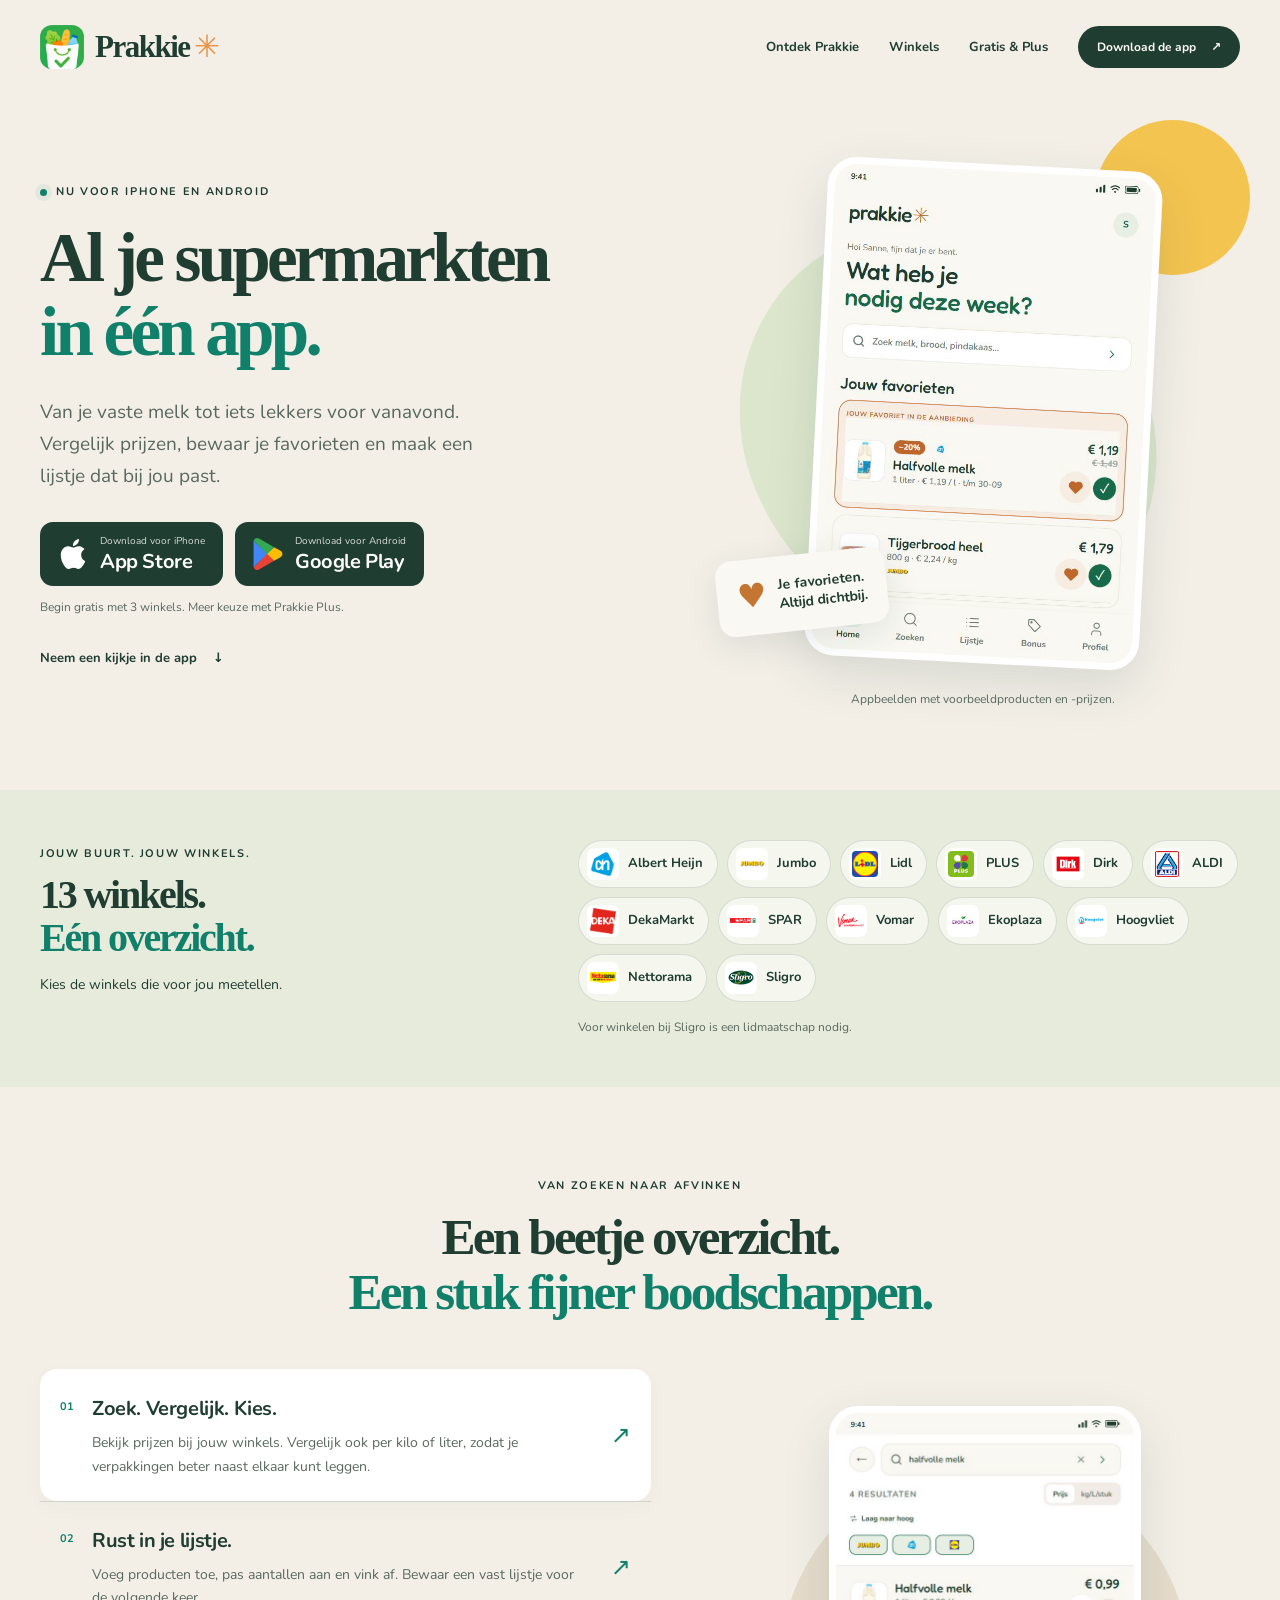
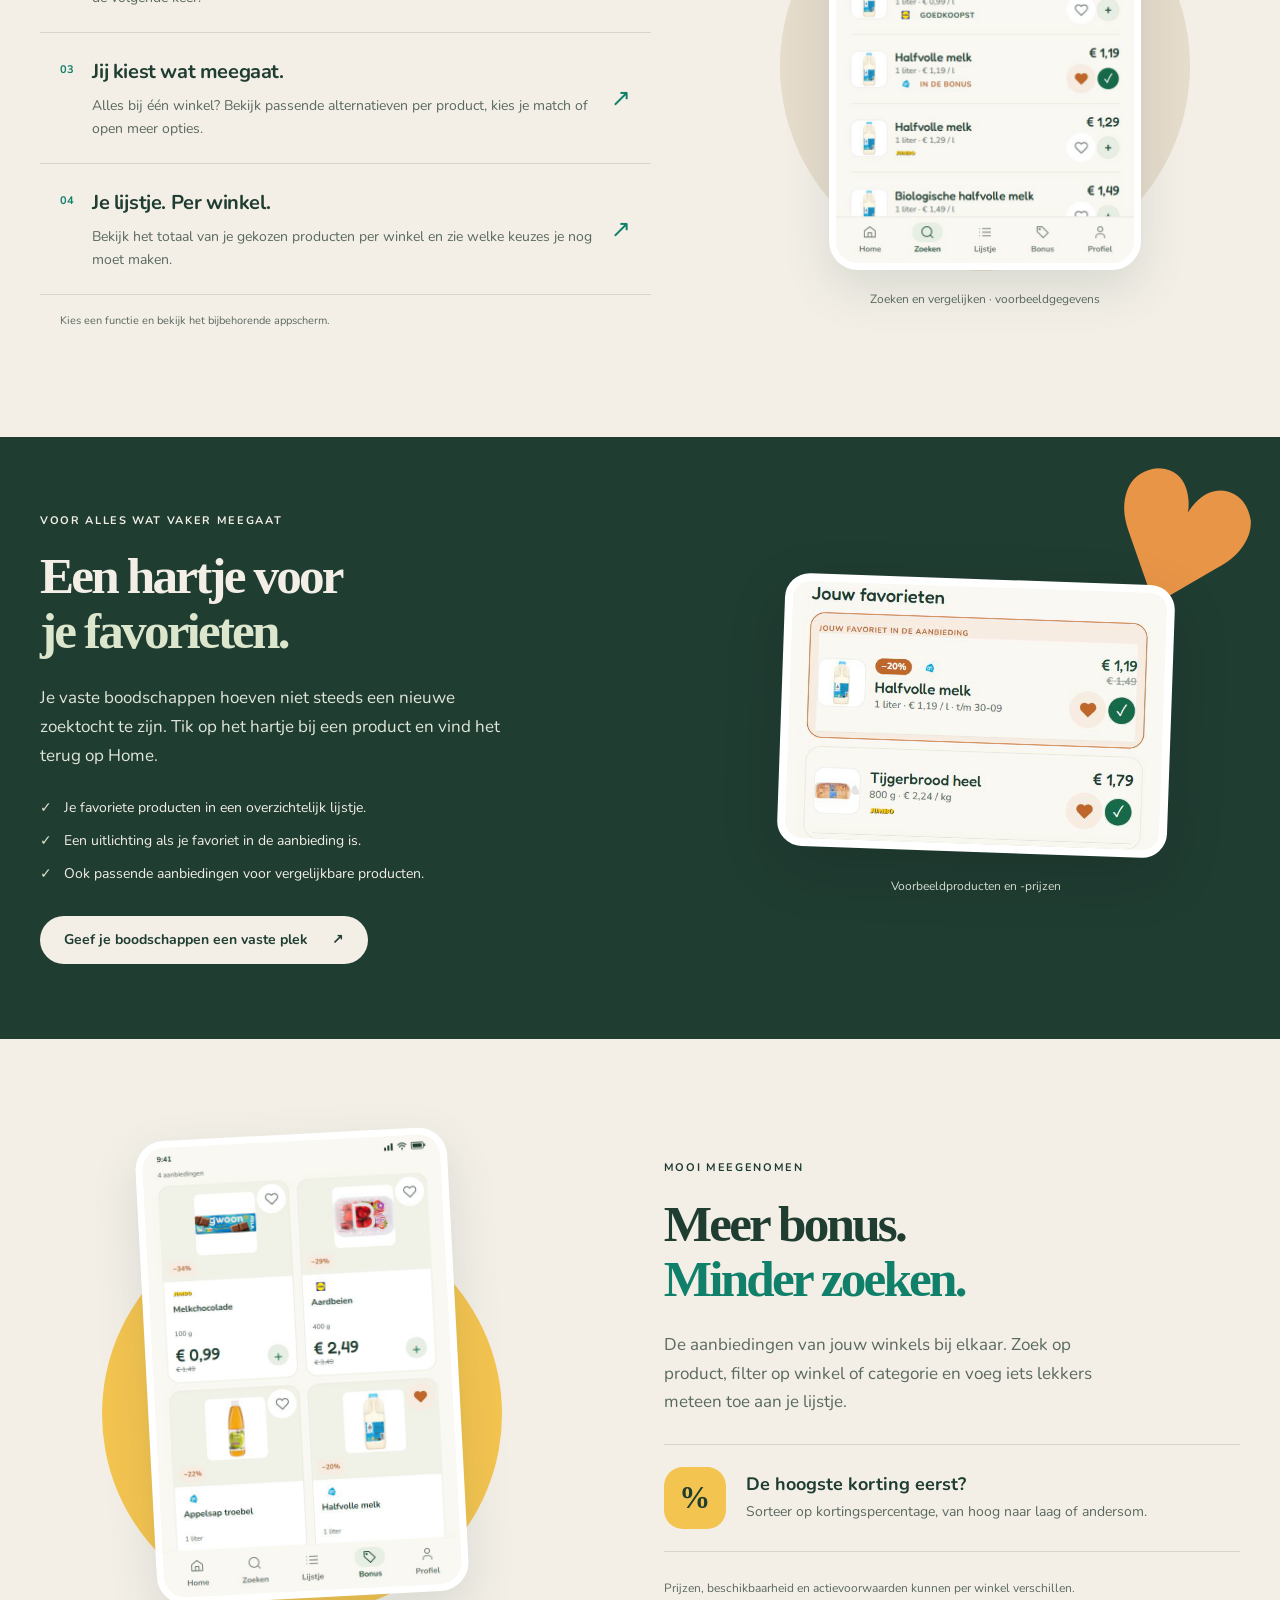
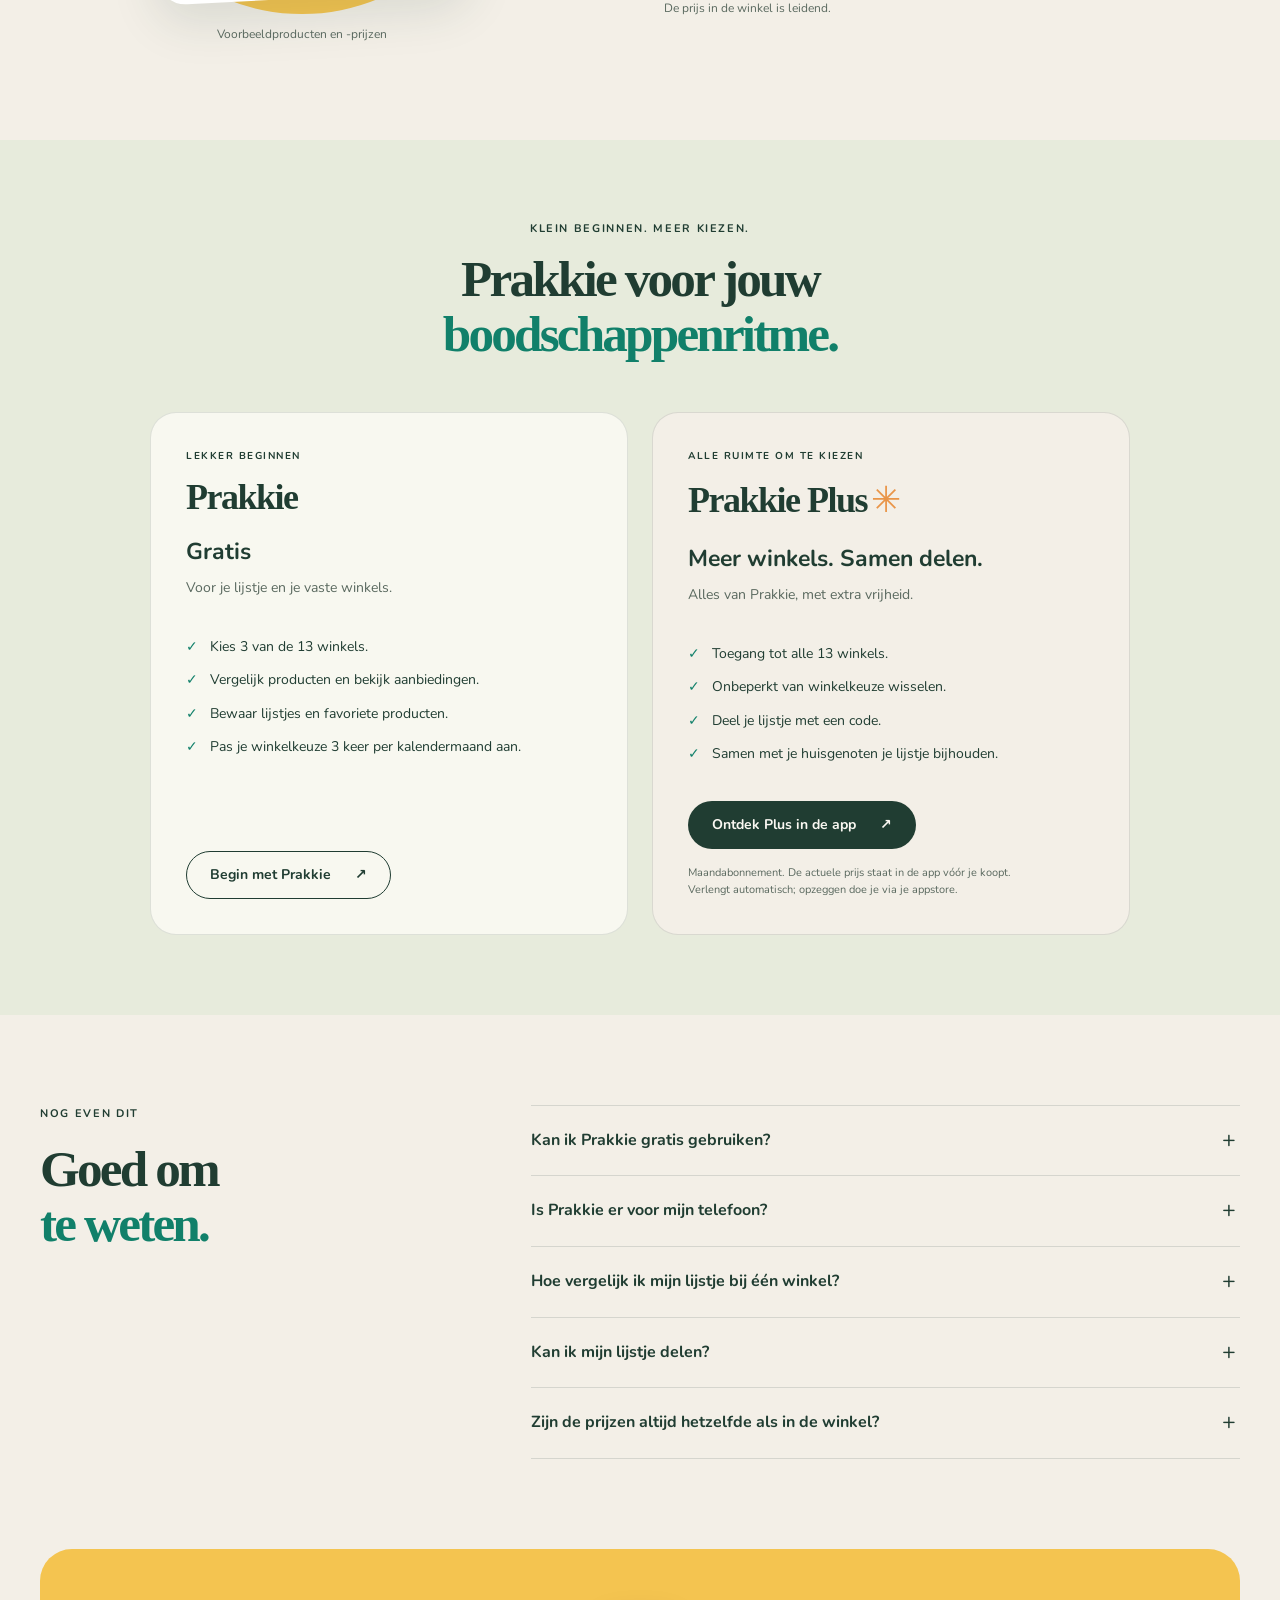
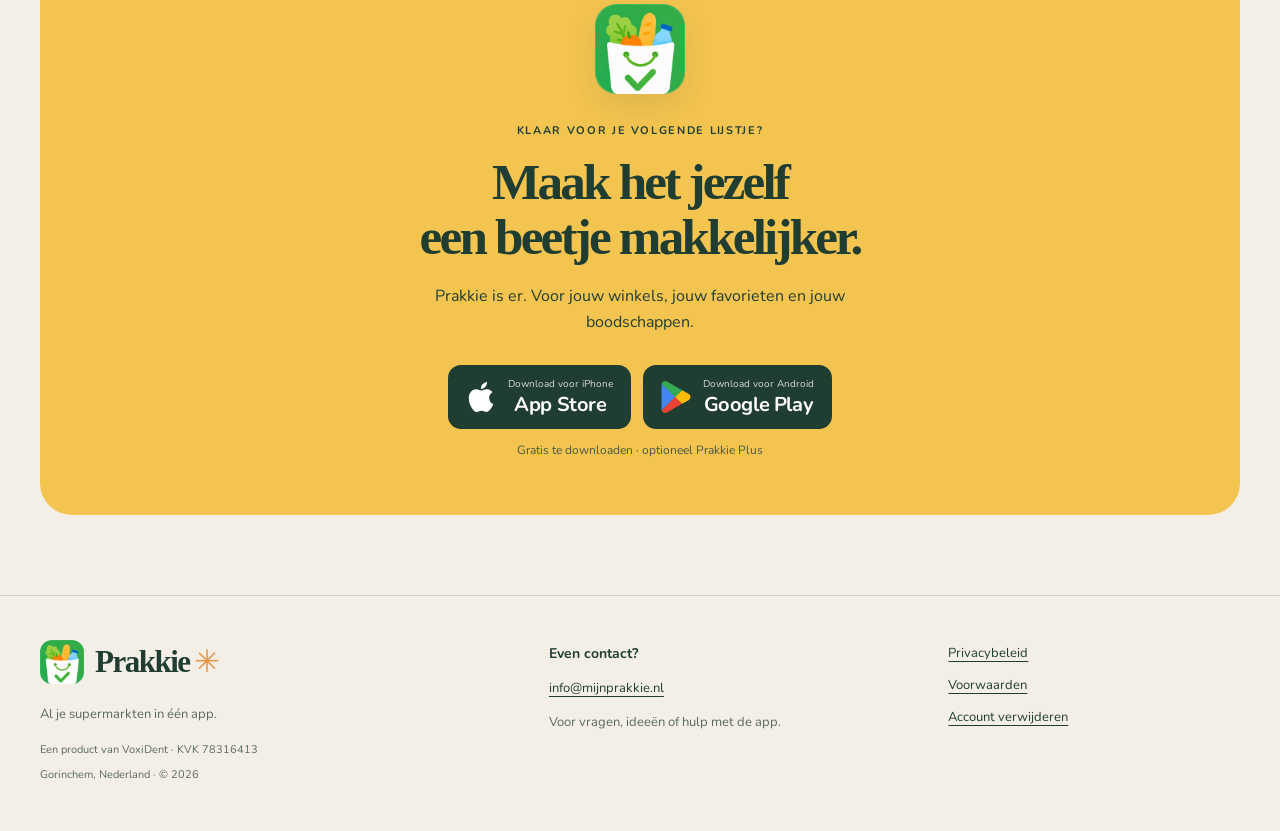
==== index.html @ 48a2a223 "Bring selected app preview into view on mobile" ====
<!doctype html>
<html lang="nl"><head><meta charset="utf-8"><meta name="viewport" content="width=device-width,initial-scale=1">
<title>Prakkie — al je supermarkten in één app</title>
<meta name="description" content="Vergelijk je boodschappen bij 13 winkels. Maak je lijstje, bewaar favorieten en bekijk aanbiedingen. Download Prakkie voor iPhone en Android.">
<link rel="canonical" href="https://mijnprakkie.nl/"><link rel="icon" href="/assets/prakkie-icon.png" type="image/png"><link rel="apple-touch-icon" href="/assets/prakkie-icon.png">
<meta name="theme-color" content="#f3efe7"><meta property="og:title" content="Prakkie — al je supermarkten in één app"><meta property="og:description" content="Je lijstje, je favorieten en de aanbiedingen van jouw winkels. Nu voor iPhone en Android."><meta property="og:url" content="https://mijnprakkie.nl/"><meta property="og:type" content="website"><meta property="og:locale" content="nl_NL"><meta property="og:image" content="https://mijnprakkie.nl/assets/prakkie-social.png"><meta property="og:image:width" content="1024"><meta property="og:image:height" content="500"><meta name="twitter:card" content="summary_large_image">
<link rel="stylesheet" href="/styles.css?v=20260914-mobile"><script src="/site.js?v=20260914-mobile" defer></script>
<script type="application/ld+json">{"@context": "https://schema.org", "@type": "SoftwareApplication", "name": "Prakkie", "operatingSystem": "iOS, Android", "applicationCategory": "ShoppingApplication", "url": "https://mijnprakkie.nl/", "downloadUrl": ["https://apps.apple.com/nl/app/prakkie/id6804312072", "https://play.google.com/store/apps/details?id=nl.mijnprakkie.app&hl=nl&gl=NL"], "image": "https://mijnprakkie.nl/assets/prakkie-icon.png", "description": "Vergelijk supermarktprijzen, maak boodschappenlijstjes en bewaar je favorieten.", "offers": {"@type": "Offer", "price": "0", "priceCurrency": "EUR", "description": "Gratis te downloaden, met optioneel Prakkie Plus-abonnement."}}</script>
</head><body><a class="skip" href="#inhoud">Naar de inhoud</a>
<header class="header wrap"><a class="brand" href="/" aria-label="Prakkie — home"><img src="/assets/prakkie-icon.png" width="44" height="44" alt=""><span>Prakkie<span class="spark" aria-hidden="true">✳</span></span></a><nav aria-label="Hoofdnavigatie"><a href="#ontdek">Ontdek Prakkie</a><a href="#winkels">Winkels</a><a href="#plus">Gratis &amp; Plus</a><a class="button small" href="#download">Download de app <span aria-hidden="true">↗</span></a></nav></header>
<main id="inhoud">
<section class="hero wrap"><div class="hero-copy"><p class="eyebrow"><span class="live-dot"></span>Nu voor iPhone en Android</p><h1>Al je supermarkten<br><em>in één app.</em></h1><p class="lead">Van je vaste melk tot iets lekkers voor vanavond. Vergelijk prijzen, bewaar je favorieten en maak een lijstje dat bij jou past.</p><div class="downloads"><a class="store-link" href="https://apps.apple.com/nl/app/prakkie/id6804312072" aria-label="Download Prakkie in de App Store"><img class="store-logo" src="/assets/apple.svg" width="30" height="32" alt="" aria-hidden="true"><span class="store-label"><small>Download voor iPhone</small><strong>App Store</strong></span></a><a class="store-link" href="https://play.google.com/store/apps/details?id=nl.mijnprakkie.app&amp;hl=nl&amp;gl=NL" aria-label="Download Prakkie op Google Play"><img class="store-logo" src="/assets/google-play.svg" width="30" height="32" alt="" aria-hidden="true"><span class="store-label"><small>Download voor Android</small><strong>Google Play</strong></span></a></div><p class="download-note">Begin gratis met 3 winkels. Meer keuze met Prakkie Plus.</p><a class="text-link" href="#ontdek">Neem een kijkje in de app <span aria-hidden="true">↓</span></a></div>
<div class="hero-art"><div class="sun" aria-hidden="true"></div><div class="hero-blob" aria-hidden="true"></div><figure class="phone hero-phone"><img src="/assets/app-home.png" width="600" height="907" alt="Prakkie Home met favoriete producten, hartjes en een aanbieding voor halfvolle melk" fetchpriority="high"></figure><div class="floating-label"><span aria-hidden="true">♥</span> Je favorieten.<br>Altijd dichtbij.</div><p class="image-note">Appbeelden met voorbeeldproducten en -prijzen.</p></div></section>
<section id="winkels" class="chains-section"><div class="wrap"><div class="chains-heading"><p class="eyebrow">Jouw buurt. Jouw winkels.</p><h2>13 winkels.<br><em>Eén overzicht.</em></h2><p>Kies de winkels die voor jou meetellen.</p></div><div class="chain-list"><span><img src="/assets/shops/ah.png" width="32" height="32" alt="" loading="lazy" decoding="async"><span>Albert Heijn</span></span><span><img src="/assets/shops/jumbo.png" width="32" height="32" alt="" loading="lazy" decoding="async"><span>Jumbo</span></span><span><img src="/assets/shops/lidl.png" width="32" height="32" alt="" loading="lazy" decoding="async"><span>Lidl</span></span><span><img src="/assets/shops/plus.png" width="32" height="32" alt="" loading="lazy" decoding="async"><span>PLUS</span></span><span><img src="/assets/shops/dirk.png" width="32" height="32" alt="" loading="lazy" decoding="async"><span>Dirk</span></span><span><img src="/assets/shops/aldi.png" width="32" height="32" alt="" loading="lazy" decoding="async"><span>ALDI</span></span><span><img src="/assets/shops/dekamarkt.png" width="32" height="32" alt="" loading="lazy" decoding="async"><span>DekaMarkt</span></span><span><img src="/assets/shops/spar.png" width="32" height="32" alt="" loading="lazy" decoding="async"><span>SPAR</span></span><span><img src="/assets/shops/vomar.png" width="32" height="32" alt="" loading="lazy" decoding="async"><span>Vomar</span></span><span><img src="/assets/shops/ekoplaza.png" width="32" height="32" alt="" loading="lazy" decoding="async"><span>Ekoplaza</span></span><span><img src="/assets/shops/hoogvliet.png" width="32" height="32" alt="" loading="lazy" decoding="async"><span>Hoogvliet</span></span><span><img src="/assets/shops/nettorama.png" width="32" height="32" alt="" loading="lazy" decoding="async"><span>Nettorama</span></span><span><img src="/assets/shops/sligro.png" width="32" height="32" alt="" loading="lazy" decoding="async"><span>Sligro</span></span></div><p class="fineprint">Voor winkelen bij Sligro is een lidmaatschap nodig.</p></div></section>
<section id="ontdek" class="showcase wrap"><div class="section-heading"><p class="eyebrow">Van zoeken naar afvinken</p><h2>Een beetje overzicht.<br><em>Een stuk fijner boodschappen.</em></h2></div><div class="showcase-grid"><div id="feature-options" class="feature-menu" aria-label="Bekijk de functies"><button class="feature-option active" aria-controls="feature-preview" data-screen="results" aria-pressed="true"><span class="number">01</span><span><strong>Zoek. Vergelijk. Kies.</strong><span>Bekijk prijzen bij jouw winkels. Vergelijk ook per kilo of liter, zodat je verpakkingen beter naast elkaar kunt leggen.</span></span><span class="option-arrow" aria-hidden="true">↗</span></button><button class="feature-option" aria-controls="feature-preview" data-screen="list" aria-pressed="false"><span class="number">02</span><span><strong>Rust in je lijstje.</strong><span>Voeg producten toe, pas aantallen aan en vink af. Bewaar een vast lijstje voor de volgende keer.</span></span><span class="option-arrow" aria-hidden="true">↗</span></button><button class="feature-option" aria-controls="feature-preview" data-screen="match" aria-pressed="false"><span class="number">03</span><span><strong>Jij kiest wat meegaat.</strong><span>Alles bij één winkel? Bekijk passende alternatieven per product, kies je match of open meer opties.</span></span><span class="option-arrow" aria-hidden="true">↗</span></button><button class="feature-option" aria-controls="feature-preview" data-screen="stores" aria-pressed="false"><span class="number">04</span><span><strong>Je lijstje. Per winkel.</strong><span>Bekijk het totaal van je gekozen producten per winkel en zie welke keuzes je nog moet maken.</span></span><span class="option-arrow" aria-hidden="true">↗</span></button><p class="showcase-hint">Kies een functie en bekijk het bijbehorende appscherm.</p></div><div id="feature-preview" class="showcase-art"><div class="showcase-disc" aria-hidden="true"></div><figure class="phone"><img id="feature-image" src="/assets/app-results.png" width="600" height="907" loading="lazy" alt="Zoekresultaten voor halfvolle melk bij verschillende winkels, met prijzen en hartjes"></figure><p id="feature-caption" class="image-note" aria-live="polite">Zoeken en vergelijken · voorbeeldgegevens</p><a class="text-link showcase-back" href="#feature-options">← Kies een andere functie</a></div></div></section>
<section class="favorites-section"><div class="wrap favorites-grid"><div><p class="eyebrow">Voor alles wat vaker meegaat</p><h2>Een hartje voor<br><em>je favorieten.</em></h2><p class="lead">Je vaste boodschappen hoeven niet steeds een nieuwe zoektocht te zijn. Tik op het hartje bij een product en vind het terug op Home.</p><ul class="check-list"><li>Je favoriete producten in een overzichtelijk lijstje.</li><li>Een uitlichting als je favoriet in de aanbieding is.</li><li>Ook passende aanbiedingen voor vergelijkbare producten.</li></ul><a class="button light" href="#download">Geef je boodschappen een vaste plek <span aria-hidden="true">↗</span></a></div><div class="favorite-art"><span class="big-heart" aria-hidden="true">♥</span><div class="favorite-crop"><img src="/assets/app-home.png" width="600" height="907" loading="lazy" alt="Favorietenlijst met een uitgelichte aanbieding en hartjes bij bewaarde producten"></div><p class="image-note">Voorbeeldproducten en -prijzen</p></div></div></section>
<section class="bonus-section wrap"><div class="bonus-art"><div class="bonus-sun" aria-hidden="true"></div><figure class="phone"><img src="/assets/app-bonus.png" width="600" height="907" loading="lazy" alt="Aanbiedingen met kortingspercentages, oude en nieuwe prijzen en knoppen om producten te bewaren"></figure><p class="image-note">Voorbeeldproducten en -prijzen</p></div><div class="bonus-copy"><p class="eyebrow">Mooi meegenomen</p><h2>Meer bonus.<br><em>Minder zoeken.</em></h2><p class="lead">De aanbiedingen van jouw winkels bij elkaar. Zoek op product, filter op winkel of categorie en voeg iets lekkers meteen toe aan je lijstje.</p><div class="bonus-detail"><span aria-hidden="true">%</span><div><h3>De hoogste korting eerst?</h3><p>Sorteer op kortingspercentage, van hoog naar laag of andersom.</p></div></div><p class="fineprint">Prijzen, beschikbaarheid en actievoorwaarden kunnen per winkel verschillen. De prijs in de winkel is leidend.</p></div></section>
<section id="plus" class="plans-section"><div class="wrap"><div class="section-heading"><p class="eyebrow">Klein beginnen. Meer kiezen.</p><h2>Prakkie voor jouw<br><em>boodschappenritme.</em></h2></div><div class="plans"><article class="plan"><p class="eyebrow">Lekker beginnen</p><h3>Prakkie</h3><p class="plan-price">Gratis</p><p>Voor je lijstje en je vaste winkels.</p><ul class="check-list"><li>Kies 3 van de 13 winkels.</li><li>Vergelijk producten en bekijk aanbiedingen.</li><li>Bewaar lijstjes en favoriete producten.</li><li>Pas je winkelkeuze 3 keer per kalendermaand aan.</li></ul><a class="button outline" href="#download">Begin met Prakkie <span aria-hidden="true">↗</span></a></article><article class="plan plan-plus"><p class="eyebrow">Alle ruimte om te kiezen</p><h3>Prakkie Plus<span class="spark" aria-hidden="true">✳</span></h3><p class="plan-price">Meer winkels. Samen delen.</p><p>Alles van Prakkie, met extra vrijheid.</p><ul class="check-list"><li>Toegang tot alle 13 winkels.</li><li>Onbeperkt van winkelkeuze wisselen.</li><li>Deel je lijstje met een code.</li><li>Samen met je huisgenoten je lijstje bijhouden.</li></ul><a class="button" href="#download">Ontdek Plus in de app <span aria-hidden="true">↗</span></a><p class="plan-note">Maandabonnement. De actuele prijs staat in de app vóór je koopt. Verlengt automatisch; opzeggen doe je via je appstore.</p></article></div></div></section>
<section class="faq wrap"><div><p class="eyebrow">Nog even dit</p><h2>Goed om<br><em>te weten.</em></h2></div><div class="questions"><details><summary>Kan ik Prakkie gratis gebruiken?</summary><p>Ja. Je kiest gratis 3 winkels en kunt producten vergelijken, aanbiedingen bekijken, lijstjes bewaren en favorieten toevoegen. Je eerste winkelkeuze is vrij; daarna kun je die 3 keer per kalendermaand wijzigen. Met Plus gebruik je alle 13 winkels, wissel je onbeperkt en kun je lijstjes delen.</p></details><details><summary>Is Prakkie er voor mijn telefoon?</summary><p>Prakkie is beschikbaar voor iPhone via de <a href="https://apps.apple.com/nl/app/prakkie/id6804312072">App Store</a> en voor Android via <a href="https://play.google.com/store/apps/details?id=nl.mijnprakkie.app&amp;hl=nl&amp;gl=NL">Google Play</a>. In de store zie je of jouw toestel wordt ondersteund.</p></details><details><summary>Hoe vergelijk ik mijn lijstje bij één winkel?</summary><p>Open het winkeloverzicht vanuit je lijstje en kies een winkel. Bekijk per product de opties, kies wat je mee wilt nemen en vul zo je lijstje voor die winkel aan. Je ziet het totaal van je keuzes en wat er nog openstaat.</p></details><details><summary>Kan ik mijn lijstje delen?</summary><p>Met Prakkie Plus deel je een lijstje met een code. Je huisgenoot kan het gedeelde lijstje openen en samen met jou bijhouden. Je vindt de deelknoppen bij je lijstje.</p></details><details><summary>Zijn de prijzen altijd hetzelfde als in de winkel?</summary><p>Prijzen, verpakkingen, beschikbaarheid en aanbiedingen kunnen veranderen of per filiaal verschillen. Voor sommige acties is een klantenkaart nodig. Controleer daarom ook de actievoorwaarden; de prijs die de winkel rekent is leidend.</p></details></div></section>
<section id="download" class="download-section wrap"><div class="download-card"><img src="/assets/prakkie-icon.png" width="90" height="90" loading="lazy" alt="Prakkie appicoon"><p class="eyebrow">Klaar voor je volgende lijstje?</p><h2>Maak het jezelf<br><em>een beetje makkelijker.</em></h2><p>Prakkie is er. Voor jouw winkels, jouw favorieten en jouw boodschappen.</p><div class="downloads"><a class="store-link" href="https://apps.apple.com/nl/app/prakkie/id6804312072" aria-label="Download Prakkie in de App Store"><img class="store-logo" src="/assets/apple.svg" width="30" height="32" alt="" aria-hidden="true"><span class="store-label"><small>Download voor iPhone</small><strong>App Store</strong></span></a><a class="store-link" href="https://play.google.com/store/apps/details?id=nl.mijnprakkie.app&amp;hl=nl&amp;gl=NL" aria-label="Download Prakkie op Google Play"><img class="store-logo" src="/assets/google-play.svg" width="30" height="32" alt="" aria-hidden="true"><span class="store-label"><small>Download voor Android</small><strong>Google Play</strong></span></a></div><p class="download-note">Gratis te downloaden · optioneel Prakkie Plus</p></div></section>
</main><footer class="footer"><div class="wrap footer-grid"><div><a class="brand" href="/" aria-label="Prakkie — home"><img src="/assets/prakkie-icon.png" width="44" height="44" alt=""><span>Prakkie<span class="spark" aria-hidden="true">✳</span></span></a><p>Al je supermarkten in één app.</p><small>Een product van VoxiDent · KVK 78316413<br>Gorinchem, Nederland · © 2026</small></div><div><h3>Even contact?</h3><a href="mailto:info@mijnprakkie.nl">info@mijnprakkie.nl</a><p>Voor vragen, ideeën of hulp met de app.</p></div><nav aria-label="Meer informatie"><a href="/privacy.html">Privacybeleid</a><a href="/voorwaarden.html">Voorwaarden</a><a href="/account-verwijderen.html">Account verwijderen</a></nav></div></footer></body></html>
---- styles.css ----
@font-face{font-family:Nunito;src:url('/assets/Nunito_400Regular.ttf') format('truetype');font-weight:400;font-display:swap}
@font-face{font-family:Nunito;src:url('/assets/Nunito_700Bold.ttf') format('truetype');font-weight:700 900;font-display:swap}
:root{--cream:#f3efe7;--paper:#faf8f2;--ink:#203d32;--green:#11806a;--sage:#dce6cc;--yellow:#f4c450;--orange:#e99548;--muted:#5a695f;--line:#203d3224}
*{box-sizing:border-box}html{scroll-behavior:smooth;scroll-padding-top:24px}body{margin:0;background:var(--cream);color:var(--ink);font-family:Nunito,system-ui,sans-serif;font-size:16px;line-height:1.6}button,a{-webkit-tap-highlight-color:transparent}button{font:inherit}a{color:inherit;text-underline-offset:4px}button,a,summary{touch-action:manipulation}button:focus-visible,a:focus-visible,summary:focus-visible{outline:3px solid #b45318;outline-offset:6px}img{max-width:100%;height:auto}figure{margin:0}h1,h2,h3,p{margin:0}h1,h2{font-family:Georgia,'Times New Roman',serif;font-weight:700;letter-spacing:-.055em;line-height:1.07}h1{font-size:clamp(48px,5.4vw,78px)}h2{font-size:clamp(36px,4vw,56px)}h3{font-size:21px;line-height:1.25}em{font-style:normal;color:var(--green)}.wrap{width:min(1200px,calc(100% - 80px));margin-inline:auto}.eyebrow{text-transform:uppercase;letter-spacing:.15em;font-size:11px;font-weight:700;line-height:1.6;margin-bottom:20px}.lead{font-size:19px;line-height:1.7;color:var(--muted)}.fineprint,.image-note,.download-note{font-size:12px;line-height:1.65;color:var(--muted)}.skip{position:absolute;left:20px;top:-80px;padding:10px 20px;z-index:10;background:white}.skip:focus{top:10px}.header{display:flex;align-items:center;justify-content:space-between;padding-block:25px;gap:20px}.brand{display:inline-flex;align-items:center;gap:11px;text-decoration:none;flex-shrink:0}.brand img{border-radius:12px;width:44px;height:44px}.brand>span{font:700 31px Georgia,serif;letter-spacing:-1.5px}.spark{color:var(--orange);font-family:Nunito,sans-serif;margin-left:4px;font-weight:400}.header nav{display:flex;align-items:center;gap:30px}.header nav>a{font-size:13px;text-decoration:none;font-weight:700}.header nav>a:not(.button):hover{text-decoration:underline}.button{display:inline-flex;justify-content:center;align-items:center;gap:24px;min-height:48px;padding:13px 23px;background:var(--ink);color:var(--paper);font-size:14px;font-weight:700;line-height:1.4;border:1px solid transparent;border-radius:999px;text-decoration:none;transition:transform .15s,background .15s}.button:hover{transform:translateY(-2px);background:#315444}.button.small{font-size:12px;padding:11px 18px;min-height:42px;gap:15px}.button.light{background:var(--cream);color:var(--ink)}.button.outline{background:transparent;color:var(--ink);border-color:var(--ink)}.text-link{display:inline-flex;align-items:center;gap:16px;font-size:13px;font-weight:700;text-decoration:none}.text-link:hover{text-decoration:underline}
.hero{display:grid;grid-template-columns:1.25fr 1fr;align-items:center;gap:45px;padding-block:60px 70px}.hero-copy{padding-bottom:20px}.hero .eyebrow{display:flex;align-items:center;gap:9px}.live-dot{width:7px;height:7px;background:var(--green);border-radius:50%;box-shadow:0 0 0 5px #11806a12}.hero .lead{max-width:480px;margin-top:27px}.downloads{display:flex;gap:12px;flex-wrap:wrap;margin-top:29px}.store-link{display:flex;gap:12px;justify-content:flex-start;align-items:center;background:var(--ink);color:white;text-decoration:none;padding:11px 18px;min-width:181px;border-radius:13px;transition:transform .15s,background .15s}.store-link:hover{background:#315444;transform:translateY(-2px)}.store-link small{font-size:10px;display:block;opacity:.82}.store-link strong{font-size:20px;line-height:1.3;display:block;letter-spacing:-.4px}.store-logo{display:block;width:30px;height:32px;object-fit:contain;flex:0 0 30px}.store-label{min-width:0;white-space:nowrap}.download-note{margin-top:12px}.hero .text-link{margin-top:30px}.hero-art{position:relative;min-width:0;display:flex;flex-direction:column;align-items:center;padding:10px 0}.phone{width:312px;position:relative;z-index:1;border:7px solid white;border-radius:29px;overflow:hidden;box-shadow:0 18px 48px #1e403520;background:var(--paper)}.phone img{display:block;width:100%}.hero-phone{width:335px;transform:rotate(3deg)}.hero-blob{position:absolute;width:400px;height:425px;top:65px;left:4%;border-radius:46% 54% 44% 56%;background:var(--sage);transform:rotate(-20deg)}.sun{position:absolute;right:-10px;top:-34px;width:155px;height:155px;border-radius:50%;background:var(--yellow)}.hero-art .image-note{margin-top:27px;text-align:center;z-index:2}.floating-label{position:absolute;left:-10px;bottom:89px;background:var(--paper);box-shadow:0 10px 35px #1e40351c;padding:15px 20px;transform:rotate(-6deg);border-radius:16px;z-index:3;font-size:14px;font-weight:700;line-height:1.4;display:flex;gap:12px;align-items:center}.floating-label>span{color:#c47532;font-size:33px}
.chains-section{background:#e7ebdc;padding:50px 0}.chains-section>.wrap{display:grid;grid-template-columns:1fr 1.4fr;column-gap:65px;align-items:center}.chains-heading .eyebrow{margin-bottom:12px}.chains-heading h2{font-size:40px}.chains-heading>p:last-child{margin-top:14px;font-size:14px}.chain-list{display:flex;gap:9px;flex-wrap:wrap;align-content:center}.chain-list>span{display:inline-flex;align-items:center;gap:9px;padding:7px 14px 7px 8px;border:1px solid #203d3226;background:#f9faf3c9;border-radius:100px;font-size:13px;font-weight:700}.chain-list img{display:block;width:32px;height:32px;object-fit:contain;flex:0 0 32px;padding:3px;background:#fff;border-radius:7px}.chains-section .fineprint{grid-column:2;margin-top:16px}
.showcase{padding-block:90px}.section-heading{text-align:center;margin-bottom:50px}.section-heading .eyebrow{margin-bottom:15px}.showcase-grid{display:grid;grid-template-columns:1.2fr 1fr;gap:80px;align-items:center}.feature-menu{min-width:0}.feature-option{position:relative;width:100%;border:0;border-top:1px solid var(--line);padding:23px 20px;background:transparent;color:var(--ink);display:flex;gap:18px;text-align:left;cursor:pointer;border-radius:0;transition:background .15s}.feature-option:last-of-type{border-bottom:1px solid var(--line)}.feature-option:hover{background:#ffffff65}.feature-option.active{background:#fff;border-color:transparent;border-radius:17px;box-shadow:0 7px 23px #203d3207}.feature-option .number{font-size:11px;color:var(--green);padding-top:5px;font-weight:700}.feature-option strong{display:block;font-size:20px;margin-bottom:6px;letter-spacing:-.4px}.feature-option>span:nth-child(2)>span{font-size:14px;line-height:1.65;display:block;color:var(--muted)}.option-arrow{font-size:24px;align-self:center;margin-left:auto;color:var(--green)}.showcase-hint{font-size:11px;color:var(--muted);margin:17px 20px}.showcase-art{position:relative;display:flex;align-items:center;flex-direction:column;isolation:isolate}.showcase-disc{position:absolute;width:410px;max-width:100%;height:410px;background:#e6dccc;border-radius:50%;top:55px;z-index:-1}.showcase-art .image-note{margin-top:20px}
.favorites-section{background:var(--ink);color:var(--cream);padding:75px 0;overflow:hidden}.favorites-grid{display:grid;grid-template-columns:1.12fr 1fr;align-items:center;gap:80px}.favorites-section em{color:var(--sage)}.favorites-section .lead{color:#e0e6d9;max-width:460px;margin-top:25px;font-size:17px}.check-list{list-style:none;margin:26px 0 30px;padding:0}.check-list li{position:relative;padding-left:24px;margin:11px 0;font-size:14px}.check-list li:before{content:'✓';position:absolute;left:0;top:0;color:var(--green);font-weight:700}.favorites-section .check-list li:before{color:var(--sage)}.favorite-art{position:relative;min-width:0;display:flex;align-items:center;flex-direction:column}.favorite-crop{position:relative;width:390px;max-width:100%;aspect-ratio:600 / 420;overflow:hidden;border-radius:25px;border:8px solid white;box-shadow:0 20px 60px #0002;background:var(--paper);transform:rotate(2deg)}.favorite-crop img{position:absolute;top:-95%;left:0;width:100%;max-width:none}.big-heart{position:absolute;right:-15px;top:-120px;color:var(--orange);font-size:180px;line-height:1;transform:rotate(20deg)}.favorites-section .image-note{color:#e0e6d9;margin-top:25px}
.bonus-section{padding-block:95px;display:grid;grid-template-columns:1fr 1.1fr;align-items:center;gap:100px}.bonus-art{position:relative;display:flex;flex-direction:column;align-items:center;isolation:isolate}.bonus-sun{position:absolute;top:80px;background:var(--yellow);width:400px;max-width:100%;height:400px;border-radius:50%;z-index:-1}.bonus-art .phone{transform:rotate(-3deg)}.bonus-art .image-note{margin-top:27px}.bonus-copy .lead{margin-top:24px;max-width:440px;font-size:17px}.bonus-detail{display:flex;gap:20px;align-items:center;margin:27px 0;padding:22px 0;border-block:1px solid var(--line)}.bonus-detail>span{background:var(--yellow);width:62px;height:62px;flex-shrink:0;display:grid;place-items:center;border-radius:19px;font:700 31px Georgia}.bonus-detail h3{font-size:18px}.bonus-detail p{font-size:14px;color:var(--muted);margin-top:6px}.bonus-copy .fineprint{max-width:420px}
.plans-section{background:#e7ebdc;padding:80px 0}.plans{display:grid;grid-template-columns:1fr 1fr;gap:24px;max-width:980px;margin:auto}.plan{border:1px solid #203d3220;border-radius:26px;padding:35px;background:#f8f8f0;display:flex;flex-direction:column}.plan-plus{background:var(--cream)}.plan .eyebrow{font-size:10px;margin-bottom:12px}.plan h3{font:700 36px Georgia;letter-spacing:-1.5px}.plan-price{font-size:23px;font-weight:700;line-height:1.3;margin:19px 0 10px}.plan>p:not(.plan-price):not(.eyebrow):not(.plan-note){font-size:14px;color:var(--muted)}.plan .button{align-self:flex-start;margin-top:auto}.plan-note{font-size:11px;line-height:1.6;color:var(--muted);margin-top:15px;max-width:350px}.plan-plus .check-list{margin-bottom:24px}
.faq{display:grid;grid-template-columns:.75fr 1.25fr;gap:65px;padding-block:90px}.questions details{border-bottom:1px solid var(--line)}.questions details:first-child{border-top:1px solid var(--line)}summary{cursor:pointer;list-style:none;padding:22px 35px 22px 0;position:relative;font-weight:700;font-size:16px}summary::-webkit-details-marker{display:none}summary:after{content:'+';position:absolute;right:4px;font-size:23px;top:16px;font-weight:400}details[open] summary:after{content:'−'}.questions p{font-size:14px;line-height:1.8;color:var(--muted);padding:0 30px 23px 0}
.download-section{padding-bottom:80px}.download-card{position:relative;border-radius:32px;background:var(--yellow);text-align:center;padding:55px 25px;overflow:hidden}.download-card>img{border-radius:22px;box-shadow:0 12px 30px #203d321a;margin-bottom:20px}.download-card .eyebrow{margin-bottom:15px}.download-card h2 em{color:var(--ink)}.download-card>p:not(.eyebrow):not(.download-note){margin:20px auto 0;max-width:470px;font-size:16px}.download-card .downloads{justify-content:center}.download-card .download-note{color:#455a41}.footer{padding:44px 0;border-top:1px solid var(--line)}.footer-grid{display:grid;grid-template-columns:1.3fr 1fr .8fr;gap:35px;align-items:start}.footer p{font-size:13px;margin:11px 0;color:var(--muted)}.footer small{font-size:11px;color:var(--muted)}.footer h3{font-size:14px;margin:5px 0 12px}.footer a:not(.brand){font-size:13px}.footer nav{display:flex;flex-direction:column;gap:11px;padding-top:3px}
.legal-content{max-width:780px;padding-block:50px 80px}.legal-content h1{font-size:clamp(35px,5vw,55px);margin-bottom:22px}.legal-content h2{font-family:Nunito,sans-serif;font-size:23px;letter-spacing:-.4px;line-height:1.3;margin:36px 0 12px}.legal-content p,.legal-content li{font-size:15px;line-height:1.8;color:#3c5146}.legal-content p{margin:14px 0}.legal-content li{margin:8px 0}.legal-content ul,.legal-content ol{padding-left:23px}.legal-content .datum{font-size:12px;color:var(--muted);margin-bottom:25px}.legal-content .kaart{background:#fff;border:1px solid var(--line);border-radius:20px;padding:12px 22px;margin:18px 0}.legal-content a{font-weight:700;color:var(--green)}
@media(min-width:1450px){.hero{padding-block:80px 90px}.hero-phone{width:355px}.hero-art{padding-right:20px}.floating-label{left:8px}}
@media(max-width:1000px){.wrap{width:calc(100% - 48px)}.header nav{gap:19px}.header nav>a:not(.button){font-size:12px}.hero{gap:25px;padding-block:45px 60px}.hero-phone{width:280px}.hero-art .sun{width:120px;height:120px;right:0}.hero-blob{width:310px;height:370px;left:0}.hero h1{font-size:55px}.hero .lead{font-size:17px}.floating-label{font-size:12px;left:-3px;bottom:66px;padding:11px 15px}.hero .downloads{gap:9px}.store-link{min-width:157px;padding:10px 13px;gap:16px}.store-link strong{font-size:18px}.showcase-grid{gap:40px}.favorites-grid{gap:40px}.bonus-section{gap:45px}.feature-option{padding:20px 13px;gap:13px}.feature-option strong{font-size:18px}.feature-option>span:nth-child(2)>span{font-size:13px}.chains-section>.wrap{column-gap:35px}.favorite-crop{width:330px}.big-heart{font-size:145px;right:0;top:-100px}.plan{padding:28px}.faq{gap:45px}}
@media(max-width:760px){.wrap{width:calc(100% - 40px)}.header{padding-block:19px}.header nav>a:not(.button){display:none}.brand img{width:37px;height:37px;border-radius:10px}.brand>span{font-size:27px}.header nav .button{padding:10px 15px;min-height:40px;font-size:11px}.hero{grid-template-columns:1fr;gap:40px;padding-block:38px 45px}.hero-copy{padding-bottom:0}.hero h1{font-size:clamp(47px,8.5vw,65px)}.hero .lead{max-width:510px;font-size:17px;margin-top:23px}.hero .downloads{gap:12px}.hero .text-link{margin-top:23px}.hero-art{max-width:460px;width:100%;margin:auto;padding:8px 0}.hero-phone{width:285px;transform:rotate(2deg)}.hero-blob{width:340px;height:350px;left:calc(50% - 170px);top:30px}.hero-art .sun{right:20px;top:-8px}.floating-label{left:10px;bottom:65px}.hero-art .image-note{margin-top:20px;font-size:10px}.chains-section{padding-block:37px}.chains-section>.wrap{grid-template-columns:1fr}.chains-heading h2{font-size:35px}.chains-heading h2 br{display:none}.chain-list{margin-top:25px;gap:7px}.chain-list>span{font-size:12px;padding:6px 11px 6px 7px;gap:7px}.chains-section .fineprint{grid-column:1;font-size:10px}.showcase{padding-block:58px}.section-heading{text-align:left;margin-bottom:30px}h2{font-size:39px}.showcase-grid{grid-template-columns:1fr;gap:35px}.feature-option{padding:20px 16px}.feature-option strong{font-size:19px}.feature-option>span:nth-child(2)>span{font-size:14px}.showcase-hint{margin-bottom:0}.showcase-art .phone{width:290px}.showcase-disc{width:340px;height:340px;top:50px}.favorites-section{padding-block:56px}.favorites-grid{grid-template-columns:1fr;gap:85px}.favorites-section .lead{font-size:16px}.favorite-art{padding-bottom:0}.favorite-crop{width:350px}.big-heart{right:5%;top:-74px;font-size:125px}.favorites-section .image-note{font-size:10px}.bonus-section{grid-template-columns:1fr;gap:37px;padding-block:56px}.bonus-copy{grid-row:1}.bonus-copy .lead{font-size:16px}.bonus-art .phone{width:290px}.bonus-sun{width:340px;height:340px}.bonus-art .image-note{font-size:10px}.plans-section{padding-block:56px}.plans{grid-template-columns:1fr;gap:18px}.plan{padding:28px}.plan h3{font-size:34px}.plan-price{font-size:22px}.faq{grid-template-columns:1fr;gap:30px;padding-block:56px}.faq h2 br{display:none}.faq h2 em{margin-left:6px}.questions summary{font-size:15px}.download-section{padding-bottom:50px}.download-card{padding:36px 18px;border-radius:23px}.download-card h2{font-size:36px}.download-card>p:not(.eyebrow):not(.download-note){font-size:14px}.download-card>.eyebrow{font-size:9px}.download-card>img{width:73px;height:73px;border-radius:18px}.download-card .downloads{gap:9px}.download-card .store-link{min-width:145px;gap:12px}.footer-grid{grid-template-columns:1fr 1fr;gap:30px}.footer-grid>div:first-child{grid-column:1 / -1}.footer nav{gap:14px}.footer{padding-block:30px}.legal-content{padding-block:32px 50px}.legal .header{gap:15px}.legal .header .text-link{font-size:11px}.legal-content h1{font-size:39px}}
@media(max-width:380px){.wrap{width:calc(100% - 32px)}.header nav .button{font-size:10px;gap:8px;padding:10px 12px}.brand>span{font-size:25px}.brand{gap:8px}.brand img{width:32px;height:32px;border-radius:9px}.hero h1{font-size:44px}.hero .downloads .store-link{min-width:145px}.store-link{padding:10px 12px}.store-link strong{font-size:17px}.hero-art .sun{right:0}.floating-label{left:0}.download-card .downloads{flex-direction:column;align-items:center}.download-card .store-link{width:190px}.button{font-size:12px;padding:13px 17px;gap:14px}.favorite-crop{width:100%}h2{font-size:35px}.phone{max-width:100%}.footer-grid{grid-template-columns:1fr}.footer-grid>div:first-child{grid-column:1}}
@media(max-width:760px){.hero-blob{width:80%;height:auto;aspect-ratio:1;left:10%;top:50px}.plans-section h2{font-size:clamp(26px,8vw,39px)}.header nav .button{white-space:nowrap;padding:10px 12px;gap:8px}.header{gap:12px}.hero .downloads{gap:10px}.hero .store-link{min-width:0;flex:1;max-width:185px;gap:12px;padding:11px 12px}.hero .store-link small{font-size:9px}.hero .store-link strong{font-size:18px}.hero .store-link>span:last-child{font-size:18px}}
@media(min-width:761px) and (max-width:1000px){.hero-blob{width:80%;height:auto;aspect-ratio:1;left:10%;top:50px}}
@media(max-width:760px){.legal-content h1{font-size:clamp(24px,6.7vw,39px)}}
@media(max-width:380px){.hero h1{font-size:clamp(37px,11vw,42px)}.header nav .button>span{display:none}.header nav .button{font-size:10px;padding:10px}.header{gap:8px}.hero-art .phone{width:255px}}
@media(max-width:350px){.hero .downloads{flex-direction:column}.hero .store-link{width:180px;flex:auto}.bonus-art .phone,.showcase-art .phone{width:250px}}
@media(prefers-reduced-motion:reduce){html{scroll-behavior:auto}*,*:before,*:after{transition:none!important;animation:none!important}}

/* Keep the download logos legible alongside their labels on narrow screens. */
@media(max-width:760px){.hero .store-link,.download-card .store-link{gap:10px}.store-logo{width:26px;height:29px;flex-basis:26px}}
@media(max-width:380px){.hero .downloads{flex-direction:column;align-items:flex-start}.hero .downloads .store-link{width:190px;max-width:190px;flex:auto}}

.showcase-back{display:none}#feature-options,#feature-preview{scroll-margin-top:20px}
@media(max-width:760px){.showcase-back{display:inline-flex;margin-top:18px}}
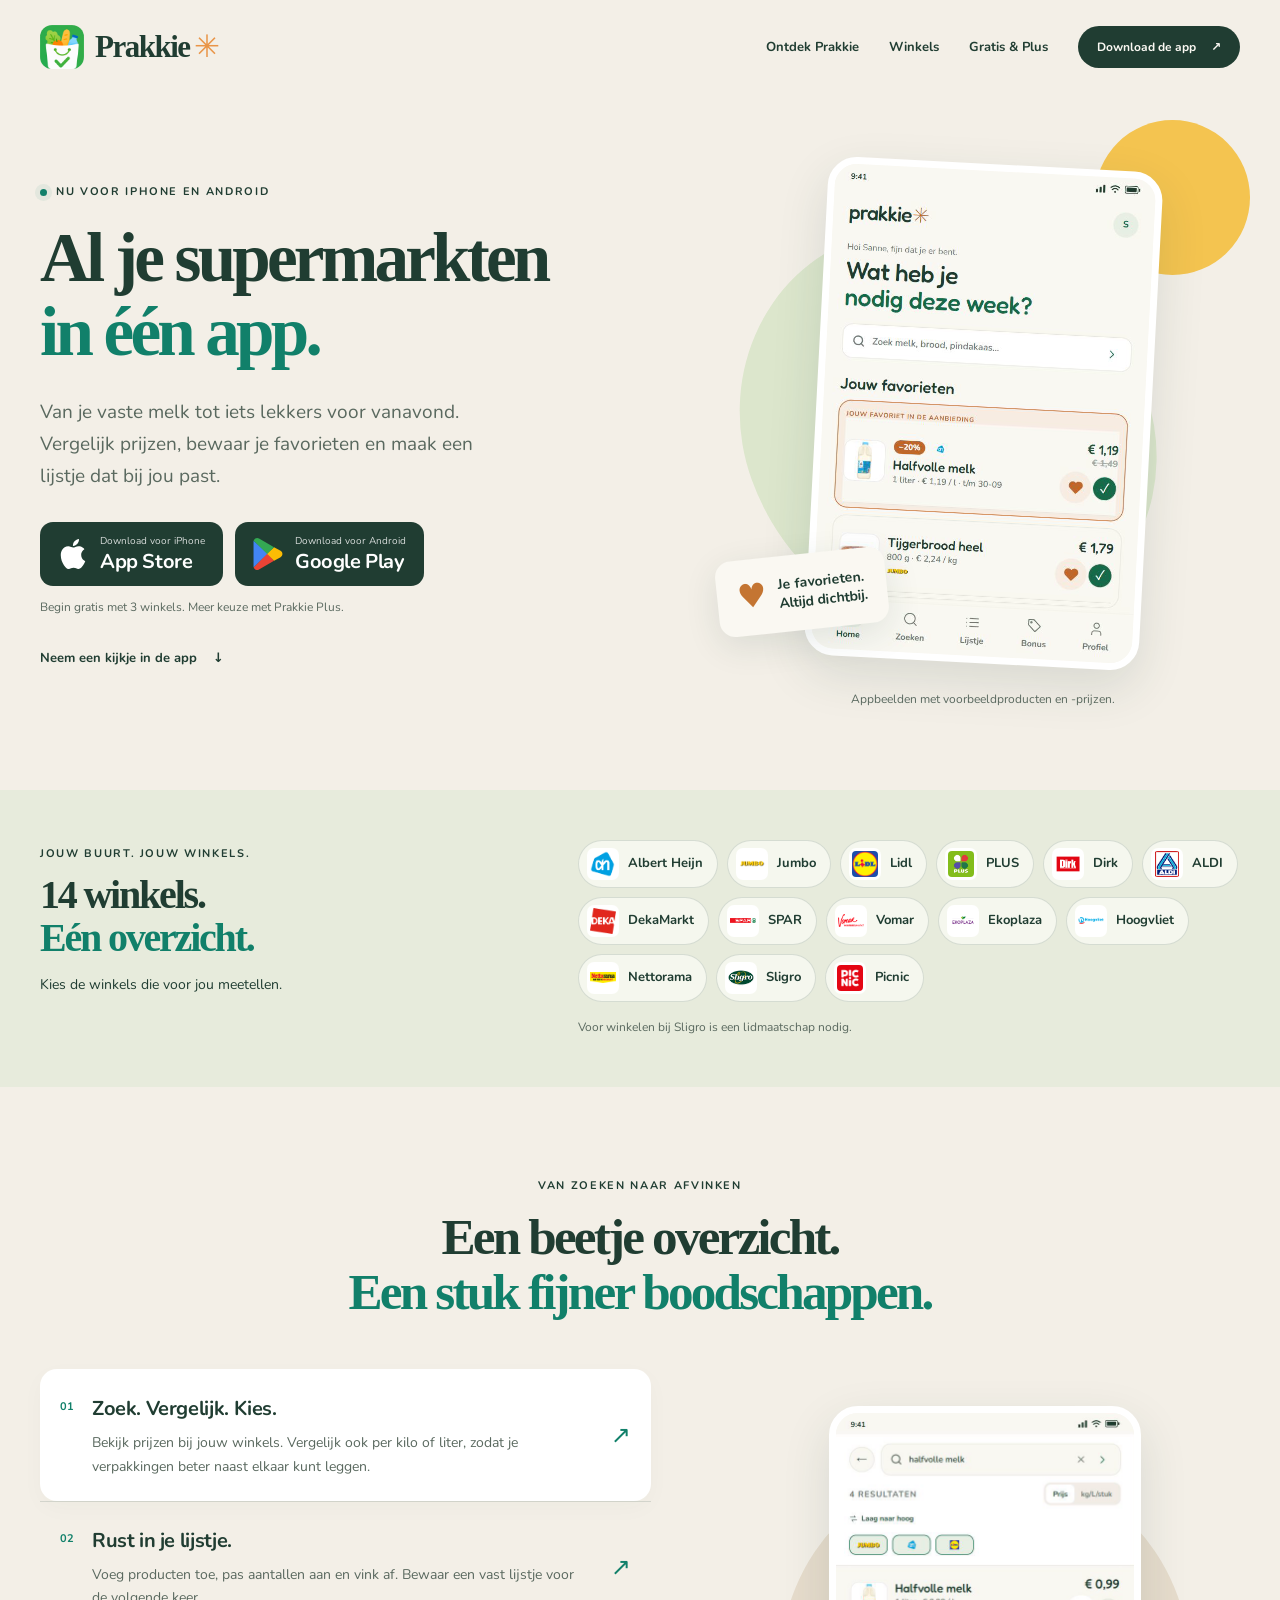
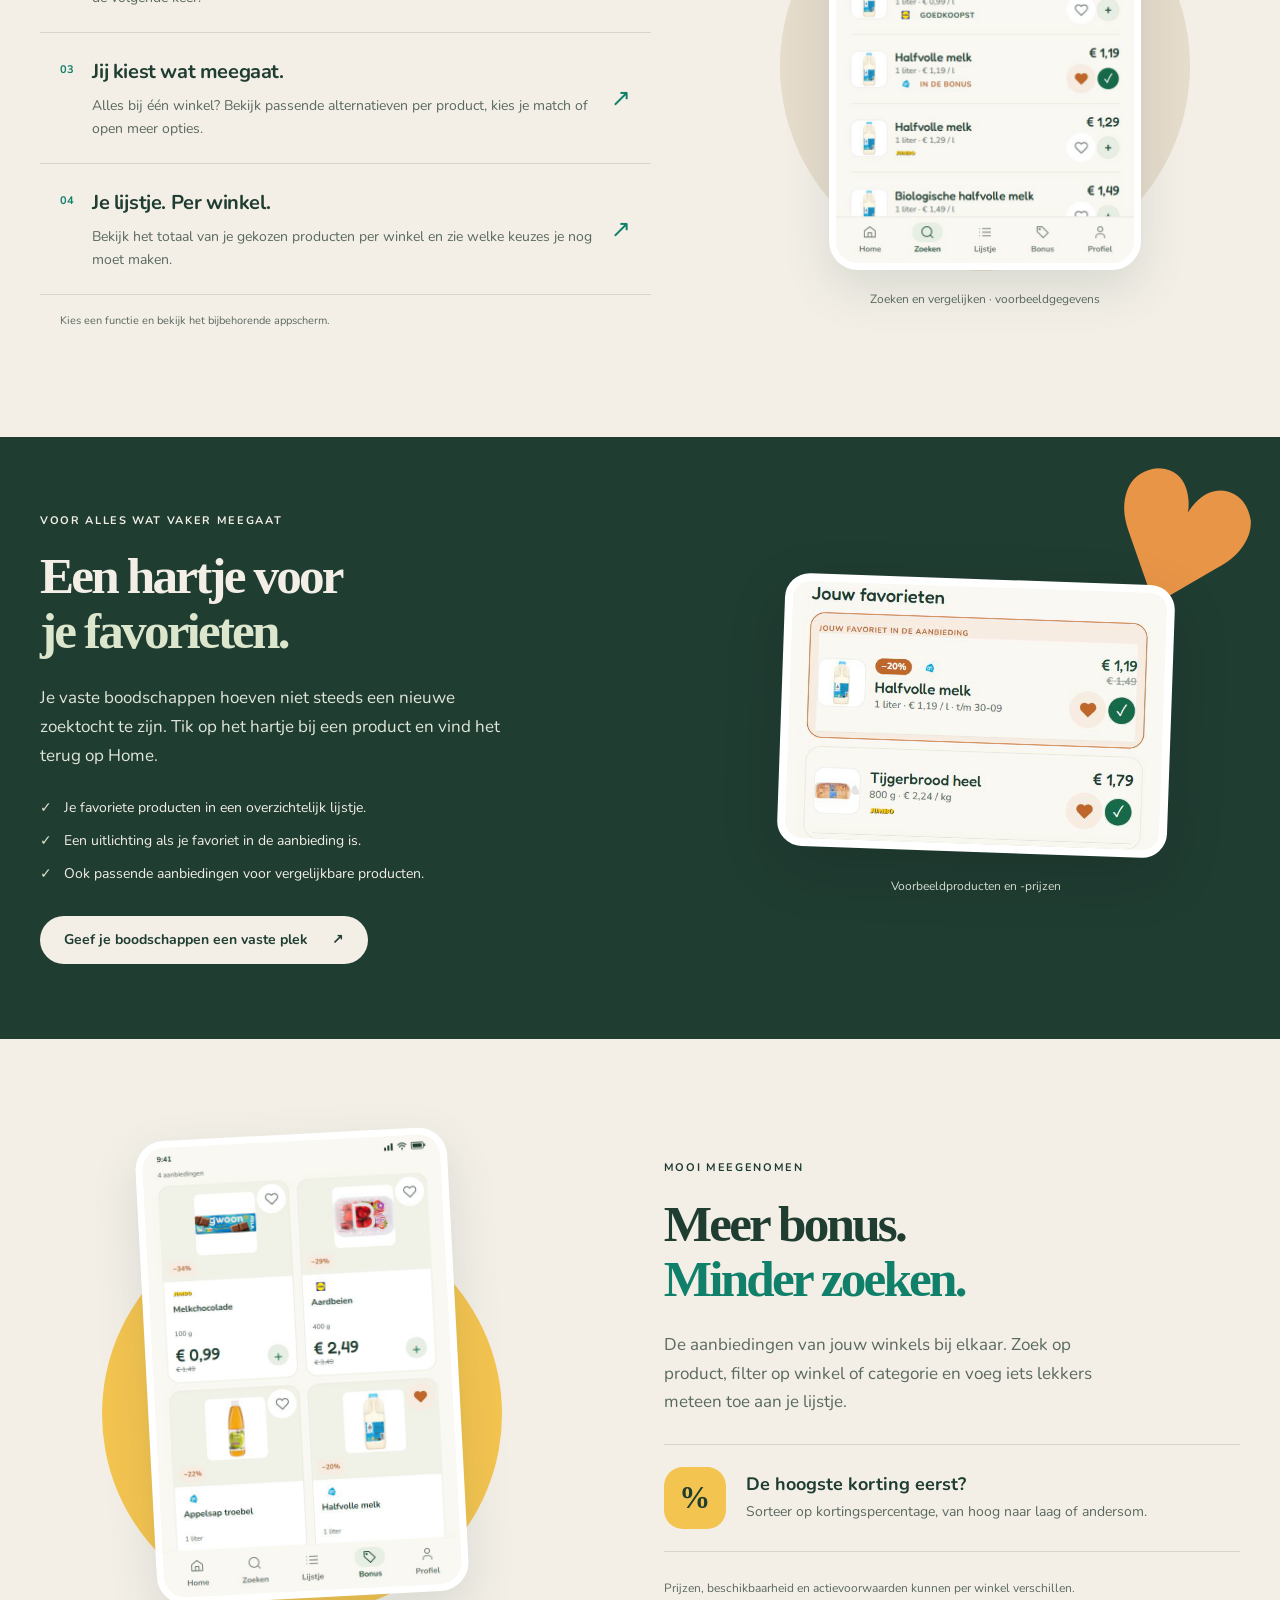
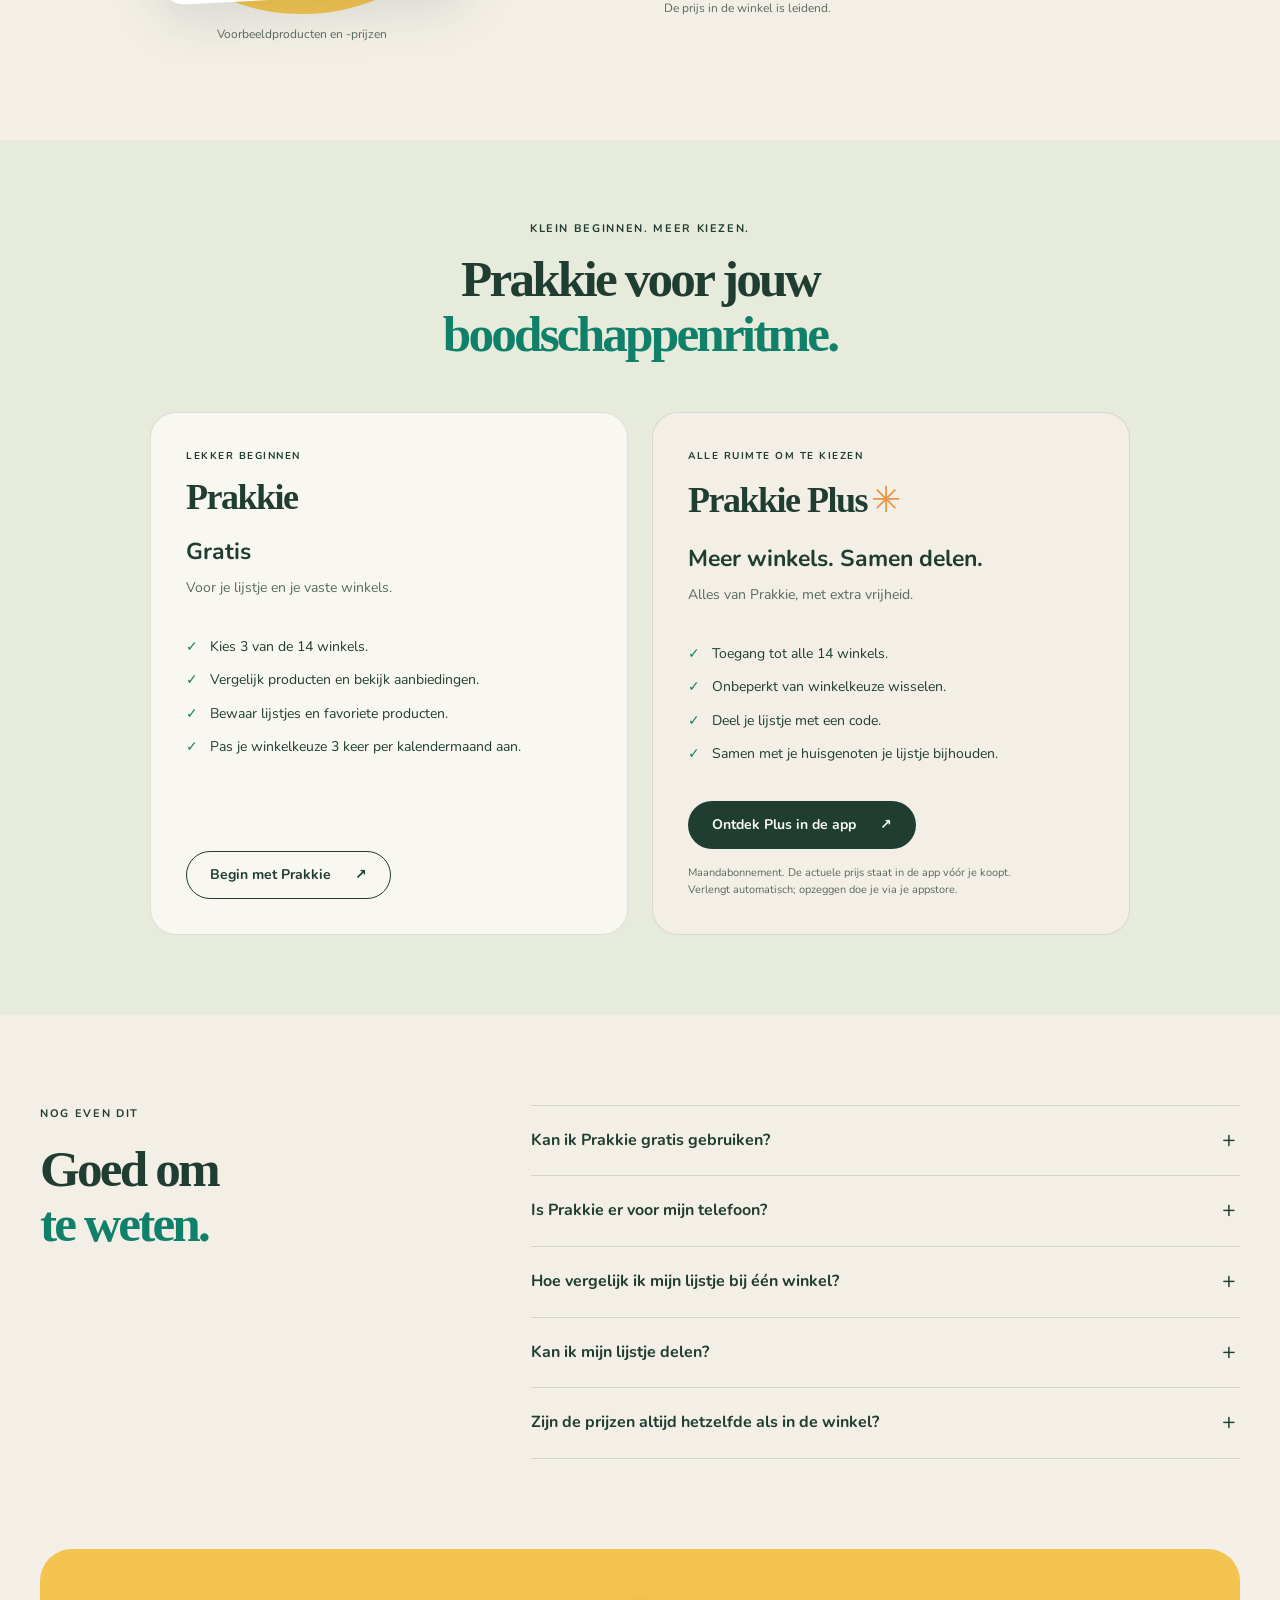
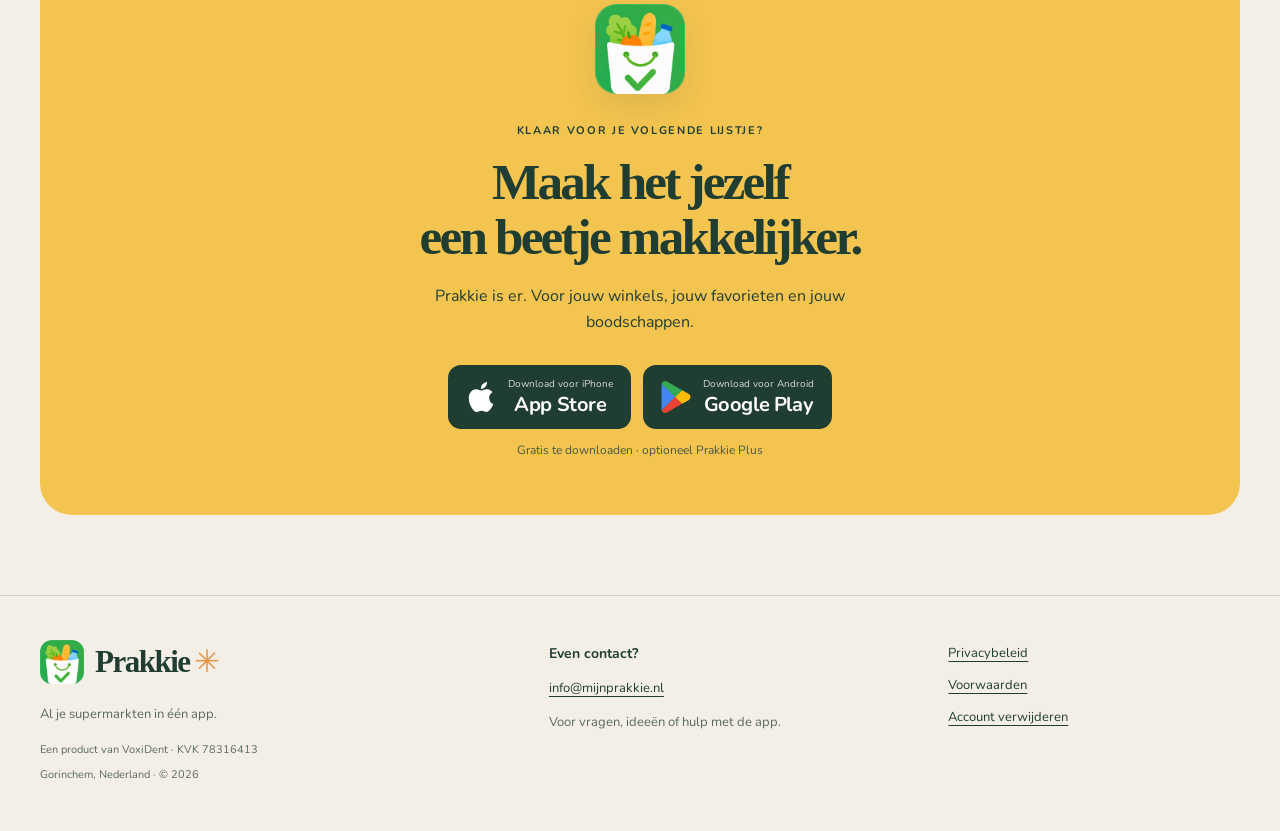
==== commit 768fa0db: "Update website to fourteen stores including Picnic" ====
--- a/index.html
+++ b/index.html
@@ -1,7 +1,7 @@
 <!doctype html>
 <html lang="nl"><head><meta charset="utf-8"><meta name="viewport" content="width=device-width,initial-scale=1">
 <title>Prakkie — al je supermarkten in één app</title>
-<meta name="description" content="Vergelijk je boodschappen bij 13 winkels. Maak je lijstje, bewaar favorieten en bekijk aanbiedingen. Download Prakkie voor iPhone en Android.">
+<meta name="description" content="Vergelijk je boodschappen bij 14 winkels. Maak je lijstje, bewaar favorieten en bekijk aanbiedingen. Download Prakkie voor iPhone en Android.">
 <link rel="canonical" href="https://mijnprakkie.nl/"><link rel="icon" href="/assets/prakkie-icon.png" type="image/png"><link rel="apple-touch-icon" href="/assets/prakkie-icon.png">
 <meta name="theme-color" content="#f3efe7"><meta property="og:title" content="Prakkie — al je supermarkten in één app"><meta property="og:description" content="Je lijstje, je favorieten en de aanbiedingen van jouw winkels. Nu voor iPhone en Android."><meta property="og:url" content="https://mijnprakkie.nl/"><meta property="og:type" content="website"><meta property="og:locale" content="nl_NL"><meta property="og:image" content="https://mijnprakkie.nl/assets/prakkie-social.png"><meta property="og:image:width" content="1024"><meta property="og:image:height" content="500"><meta name="twitter:card" content="summary_large_image">
 <link rel="stylesheet" href="/styles.css?v=20260914-mobile"><script src="/site.js?v=20260914-mobile" defer></script>
@@ -11,11 +11,11 @@
 <main id="inhoud">
 <section class="hero wrap"><div class="hero-copy"><p class="eyebrow"><span class="live-dot"></span>Nu voor iPhone en Android</p><h1>Al je supermarkten<br><em>in één app.</em></h1><p class="lead">Van je vaste melk tot iets lekkers voor vanavond. Vergelijk prijzen, bewaar je favorieten en maak een lijstje dat bij jou past.</p><div class="downloads"><a class="store-link" href="https://apps.apple.com/nl/app/prakkie/id6804312072" aria-label="Download Prakkie in de App Store"><img class="store-logo" src="/assets/apple.svg" width="30" height="32" alt="" aria-hidden="true"><span class="store-label"><small>Download voor iPhone</small><strong>App Store</strong></span></a><a class="store-link" href="https://play.google.com/store/apps/details?id=nl.mijnprakkie.app&amp;hl=nl&amp;gl=NL" aria-label="Download Prakkie op Google Play"><img class="store-logo" src="/assets/google-play.svg" width="30" height="32" alt="" aria-hidden="true"><span class="store-label"><small>Download voor Android</small><strong>Google Play</strong></span></a></div><p class="download-note">Begin gratis met 3 winkels. Meer keuze met Prakkie Plus.</p><a class="text-link" href="#ontdek">Neem een kijkje in de app <span aria-hidden="true">↓</span></a></div>
 <div class="hero-art"><div class="sun" aria-hidden="true"></div><div class="hero-blob" aria-hidden="true"></div><figure class="phone hero-phone"><img src="/assets/app-home.png" width="600" height="907" alt="Prakkie Home met favoriete producten, hartjes en een aanbieding voor halfvolle melk" fetchpriority="high"></figure><div class="floating-label"><span aria-hidden="true">♥</span> Je favorieten.<br>Altijd dichtbij.</div><p class="image-note">Appbeelden met voorbeeldproducten en -prijzen.</p></div></section>
-<section id="winkels" class="chains-section"><div class="wrap"><div class="chains-heading"><p class="eyebrow">Jouw buurt. Jouw winkels.</p><h2>13 winkels.<br><em>Eén overzicht.</em></h2><p>Kies de winkels die voor jou meetellen.</p></div><div class="chain-list"><span><img src="/assets/shops/ah.png" width="32" height="32" alt="" loading="lazy" decoding="async"><span>Albert Heijn</span></span><span><img src="/assets/shops/jumbo.png" width="32" height="32" alt="" loading="lazy" decoding="async"><span>Jumbo</span></span><span><img src="/assets/shops/lidl.png" width="32" height="32" alt="" loading="lazy" decoding="async"><span>Lidl</span></span><span><img src="/assets/shops/plus.png" width="32" height="32" alt="" loading="lazy" decoding="async"><span>PLUS</span></span><span><img src="/assets/shops/dirk.png" width="32" height="32" alt="" loading="lazy" decoding="async"><span>Dirk</span></span><span><img src="/assets/shops/aldi.png" width="32" height="32" alt="" loading="lazy" decoding="async"><span>ALDI</span></span><span><img src="/assets/shops/dekamarkt.png" width="32" height="32" alt="" loading="lazy" decoding="async"><span>DekaMarkt</span></span><span><img src="/assets/shops/spar.png" width="32" height="32" alt="" loading="lazy" decoding="async"><span>SPAR</span></span><span><img src="/assets/shops/vomar.png" width="32" height="32" alt="" loading="lazy" decoding="async"><span>Vomar</span></span><span><img src="/assets/shops/ekoplaza.png" width="32" height="32" alt="" loading="lazy" decoding="async"><span>Ekoplaza</span></span><span><img src="/assets/shops/hoogvliet.png" width="32" height="32" alt="" loading="lazy" decoding="async"><span>Hoogvliet</span></span><span><img src="/assets/shops/nettorama.png" width="32" height="32" alt="" loading="lazy" decoding="async"><span>Nettorama</span></span><span><img src="/assets/shops/sligro.png" width="32" height="32" alt="" loading="lazy" decoding="async"><span>Sligro</span></span></div><p class="fineprint">Voor winkelen bij Sligro is een lidmaatschap nodig.</p></div></section>
+<section id="winkels" class="chains-section"><div class="wrap"><div class="chains-heading"><p class="eyebrow">Jouw buurt. Jouw winkels.</p><h2>14 winkels.<br><em>Eén overzicht.</em></h2><p>Kies de winkels die voor jou meetellen.</p></div><div class="chain-list"><span><img src="/assets/shops/ah.png" width="32" height="32" alt="" loading="lazy" decoding="async"><span>Albert Heijn</span></span><span><img src="/assets/shops/jumbo.png" width="32" height="32" alt="" loading="lazy" decoding="async"><span>Jumbo</span></span><span><img src="/assets/shops/lidl.png" width="32" height="32" alt="" loading="lazy" decoding="async"><span>Lidl</span></span><span><img src="/assets/shops/plus.png" width="32" height="32" alt="" loading="lazy" decoding="async"><span>PLUS</span></span><span><img src="/assets/shops/dirk.png" width="32" height="32" alt="" loading="lazy" decoding="async"><span>Dirk</span></span><span><img src="/assets/shops/aldi.png" width="32" height="32" alt="" loading="lazy" decoding="async"><span>ALDI</span></span><span><img src="/assets/shops/dekamarkt.png" width="32" height="32" alt="" loading="lazy" decoding="async"><span>DekaMarkt</span></span><span><img src="/assets/shops/spar.png" width="32" height="32" alt="" loading="lazy" decoding="async"><span>SPAR</span></span><span><img src="/assets/shops/vomar.png" width="32" height="32" alt="" loading="lazy" decoding="async"><span>Vomar</span></span><span><img src="/assets/shops/ekoplaza.png" width="32" height="32" alt="" loading="lazy" decoding="async"><span>Ekoplaza</span></span><span><img src="/assets/shops/hoogvliet.png" width="32" height="32" alt="" loading="lazy" decoding="async"><span>Hoogvliet</span></span><span><img src="/assets/shops/nettorama.png" width="32" height="32" alt="" loading="lazy" decoding="async"><span>Nettorama</span></span><span><img src="/assets/shops/sligro.png" width="32" height="32" alt="" loading="lazy" decoding="async"><span>Sligro</span></span><span><img src="/assets/shops/picnic.png" width="32" height="32" alt="" loading="lazy" decoding="async"><span>Picnic</span></span></div><p class="fineprint">Voor winkelen bij Sligro is een lidmaatschap nodig.</p></div></section>
 <section id="ontdek" class="showcase wrap"><div class="section-heading"><p class="eyebrow">Van zoeken naar afvinken</p><h2>Een beetje overzicht.<br><em>Een stuk fijner boodschappen.</em></h2></div><div class="showcase-grid"><div id="feature-options" class="feature-menu" aria-label="Bekijk de functies"><button class="feature-option active" aria-controls="feature-preview" data-screen="results" aria-pressed="true"><span class="number">01</span><span><strong>Zoek. Vergelijk. Kies.</strong><span>Bekijk prijzen bij jouw winkels. Vergelijk ook per kilo of liter, zodat je verpakkingen beter naast elkaar kunt leggen.</span></span><span class="option-arrow" aria-hidden="true">↗</span></button><button class="feature-option" aria-controls="feature-preview" data-screen="list" aria-pressed="false"><span class="number">02</span><span><strong>Rust in je lijstje.</strong><span>Voeg producten toe, pas aantallen aan en vink af. Bewaar een vast lijstje voor de volgende keer.</span></span><span class="option-arrow" aria-hidden="true">↗</span></button><button class="feature-option" aria-controls="feature-preview" data-screen="match" aria-pressed="false"><span class="number">03</span><span><strong>Jij kiest wat meegaat.</strong><span>Alles bij één winkel? Bekijk passende alternatieven per product, kies je match of open meer opties.</span></span><span class="option-arrow" aria-hidden="true">↗</span></button><button class="feature-option" aria-controls="feature-preview" data-screen="stores" aria-pressed="false"><span class="number">04</span><span><strong>Je lijstje. Per winkel.</strong><span>Bekijk het totaal van je gekozen producten per winkel en zie welke keuzes je nog moet maken.</span></span><span class="option-arrow" aria-hidden="true">↗</span></button><p class="showcase-hint">Kies een functie en bekijk het bijbehorende appscherm.</p></div><div id="feature-preview" class="showcase-art"><div class="showcase-disc" aria-hidden="true"></div><figure class="phone"><img id="feature-image" src="/assets/app-results.png" width="600" height="907" loading="lazy" alt="Zoekresultaten voor halfvolle melk bij verschillende winkels, met prijzen en hartjes"></figure><p id="feature-caption" class="image-note" aria-live="polite">Zoeken en vergelijken · voorbeeldgegevens</p><a class="text-link showcase-back" href="#feature-options">← Kies een andere functie</a></div></div></section>
 <section class="favorites-section"><div class="wrap favorites-grid"><div><p class="eyebrow">Voor alles wat vaker meegaat</p><h2>Een hartje voor<br><em>je favorieten.</em></h2><p class="lead">Je vaste boodschappen hoeven niet steeds een nieuwe zoektocht te zijn. Tik op het hartje bij een product en vind het terug op Home.</p><ul class="check-list"><li>Je favoriete producten in een overzichtelijk lijstje.</li><li>Een uitlichting als je favoriet in de aanbieding is.</li><li>Ook passende aanbiedingen voor vergelijkbare producten.</li></ul><a class="button light" href="#download">Geef je boodschappen een vaste plek <span aria-hidden="true">↗</span></a></div><div class="favorite-art"><span class="big-heart" aria-hidden="true">♥</span><div class="favorite-crop"><img src="/assets/app-home.png" width="600" height="907" loading="lazy" alt="Favorietenlijst met een uitgelichte aanbieding en hartjes bij bewaarde producten"></div><p class="image-note">Voorbeeldproducten en -prijzen</p></div></div></section>
 <section class="bonus-section wrap"><div class="bonus-art"><div class="bonus-sun" aria-hidden="true"></div><figure class="phone"><img src="/assets/app-bonus.png" width="600" height="907" loading="lazy" alt="Aanbiedingen met kortingspercentages, oude en nieuwe prijzen en knoppen om producten te bewaren"></figure><p class="image-note">Voorbeeldproducten en -prijzen</p></div><div class="bonus-copy"><p class="eyebrow">Mooi meegenomen</p><h2>Meer bonus.<br><em>Minder zoeken.</em></h2><p class="lead">De aanbiedingen van jouw winkels bij elkaar. Zoek op product, filter op winkel of categorie en voeg iets lekkers meteen toe aan je lijstje.</p><div class="bonus-detail"><span aria-hidden="true">%</span><div><h3>De hoogste korting eerst?</h3><p>Sorteer op kortingspercentage, van hoog naar laag of andersom.</p></div></div><p class="fineprint">Prijzen, beschikbaarheid en actievoorwaarden kunnen per winkel verschillen. De prijs in de winkel is leidend.</p></div></section>
-<section id="plus" class="plans-section"><div class="wrap"><div class="section-heading"><p class="eyebrow">Klein beginnen. Meer kiezen.</p><h2>Prakkie voor jouw<br><em>boodschappenritme.</em></h2></div><div class="plans"><article class="plan"><p class="eyebrow">Lekker beginnen</p><h3>Prakkie</h3><p class="plan-price">Gratis</p><p>Voor je lijstje en je vaste winkels.</p><ul class="check-list"><li>Kies 3 van de 13 winkels.</li><li>Vergelijk producten en bekijk aanbiedingen.</li><li>Bewaar lijstjes en favoriete producten.</li><li>Pas je winkelkeuze 3 keer per kalendermaand aan.</li></ul><a class="button outline" href="#download">Begin met Prakkie <span aria-hidden="true">↗</span></a></article><article class="plan plan-plus"><p class="eyebrow">Alle ruimte om te kiezen</p><h3>Prakkie Plus<span class="spark" aria-hidden="true">✳</span></h3><p class="plan-price">Meer winkels. Samen delen.</p><p>Alles van Prakkie, met extra vrijheid.</p><ul class="check-list"><li>Toegang tot alle 13 winkels.</li><li>Onbeperkt van winkelkeuze wisselen.</li><li>Deel je lijstje met een code.</li><li>Samen met je huisgenoten je lijstje bijhouden.</li></ul><a class="button" href="#download">Ontdek Plus in de app <span aria-hidden="true">↗</span></a><p class="plan-note">Maandabonnement. De actuele prijs staat in de app vóór je koopt. Verlengt automatisch; opzeggen doe je via je appstore.</p></article></div></div></section>
-<section class="faq wrap"><div><p class="eyebrow">Nog even dit</p><h2>Goed om<br><em>te weten.</em></h2></div><div class="questions"><details><summary>Kan ik Prakkie gratis gebruiken?</summary><p>Ja. Je kiest gratis 3 winkels en kunt producten vergelijken, aanbiedingen bekijken, lijstjes bewaren en favorieten toevoegen. Je eerste winkelkeuze is vrij; daarna kun je die 3 keer per kalendermaand wijzigen. Met Plus gebruik je alle 13 winkels, wissel je onbeperkt en kun je lijstjes delen.</p></details><details><summary>Is Prakkie er voor mijn telefoon?</summary><p>Prakkie is beschikbaar voor iPhone via de <a href="https://apps.apple.com/nl/app/prakkie/id6804312072">App Store</a> en voor Android via <a href="https://play.google.com/store/apps/details?id=nl.mijnprakkie.app&amp;hl=nl&amp;gl=NL">Google Play</a>. In de store zie je of jouw toestel wordt ondersteund.</p></details><details><summary>Hoe vergelijk ik mijn lijstje bij één winkel?</summary><p>Open het winkeloverzicht vanuit je lijstje en kies een winkel. Bekijk per product de opties, kies wat je mee wilt nemen en vul zo je lijstje voor die winkel aan. Je ziet het totaal van je keuzes en wat er nog openstaat.</p></details><details><summary>Kan ik mijn lijstje delen?</summary><p>Met Prakkie Plus deel je een lijstje met een code. Je huisgenoot kan het gedeelde lijstje openen en samen met jou bijhouden. Je vindt de deelknoppen bij je lijstje.</p></details><details><summary>Zijn de prijzen altijd hetzelfde als in de winkel?</summary><p>Prijzen, verpakkingen, beschikbaarheid en aanbiedingen kunnen veranderen of per filiaal verschillen. Voor sommige acties is een klantenkaart nodig. Controleer daarom ook de actievoorwaarden; de prijs die de winkel rekent is leidend.</p></details></div></section>
+<section id="plus" class="plans-section"><div class="wrap"><div class="section-heading"><p class="eyebrow">Klein beginnen. Meer kiezen.</p><h2>Prakkie voor jouw<br><em>boodschappenritme.</em></h2></div><div class="plans"><article class="plan"><p class="eyebrow">Lekker beginnen</p><h3>Prakkie</h3><p class="plan-price">Gratis</p><p>Voor je lijstje en je vaste winkels.</p><ul class="check-list"><li>Kies 3 van de 14 winkels.</li><li>Vergelijk producten en bekijk aanbiedingen.</li><li>Bewaar lijstjes en favoriete producten.</li><li>Pas je winkelkeuze 3 keer per kalendermaand aan.</li></ul><a class="button outline" href="#download">Begin met Prakkie <span aria-hidden="true">↗</span></a></article><article class="plan plan-plus"><p class="eyebrow">Alle ruimte om te kiezen</p><h3>Prakkie Plus<span class="spark" aria-hidden="true">✳</span></h3><p class="plan-price">Meer winkels. Samen delen.</p><p>Alles van Prakkie, met extra vrijheid.</p><ul class="check-list"><li>Toegang tot alle 14 winkels.</li><li>Onbeperkt van winkelkeuze wisselen.</li><li>Deel je lijstje met een code.</li><li>Samen met je huisgenoten je lijstje bijhouden.</li></ul><a class="button" href="#download">Ontdek Plus in de app <span aria-hidden="true">↗</span></a><p class="plan-note">Maandabonnement. De actuele prijs staat in de app vóór je koopt. Verlengt automatisch; opzeggen doe je via je appstore.</p></article></div></div></section>
+<section class="faq wrap"><div><p class="eyebrow">Nog even dit</p><h2>Goed om<br><em>te weten.</em></h2></div><div class="questions"><details><summary>Kan ik Prakkie gratis gebruiken?</summary><p>Ja. Je kiest gratis 3 winkels en kunt producten vergelijken, aanbiedingen bekijken, lijstjes bewaren en favorieten toevoegen. Je eerste winkelkeuze is vrij; daarna kun je die 3 keer per kalendermaand wijzigen. Met Plus gebruik je alle 14 winkels, wissel je onbeperkt en kun je lijstjes delen.</p></details><details><summary>Is Prakkie er voor mijn telefoon?</summary><p>Prakkie is beschikbaar voor iPhone via de <a href="https://apps.apple.com/nl/app/prakkie/id6804312072">App Store</a> en voor Android via <a href="https://play.google.com/store/apps/details?id=nl.mijnprakkie.app&amp;hl=nl&amp;gl=NL">Google Play</a>. In de store zie je of jouw toestel wordt ondersteund.</p></details><details><summary>Hoe vergelijk ik mijn lijstje bij één winkel?</summary><p>Open het winkeloverzicht vanuit je lijstje en kies een winkel. Bekijk per product de opties, kies wat je mee wilt nemen en vul zo je lijstje voor die winkel aan. Je ziet het totaal van je keuzes en wat er nog openstaat.</p></details><details><summary>Kan ik mijn lijstje delen?</summary><p>Met Prakkie Plus deel je een lijstje met een code. Je huisgenoot kan het gedeelde lijstje openen en samen met jou bijhouden. Je vindt de deelknoppen bij je lijstje.</p></details><details><summary>Zijn de prijzen altijd hetzelfde als in de winkel?</summary><p>Prijzen, verpakkingen, beschikbaarheid en aanbiedingen kunnen veranderen of per filiaal verschillen. Voor sommige acties is een klantenkaart nodig. Controleer daarom ook de actievoorwaarden; de prijs die de winkel rekent is leidend.</p></details></div></section>
 <section id="download" class="download-section wrap"><div class="download-card"><img src="/assets/prakkie-icon.png" width="90" height="90" loading="lazy" alt="Prakkie appicoon"><p class="eyebrow">Klaar voor je volgende lijstje?</p><h2>Maak het jezelf<br><em>een beetje makkelijker.</em></h2><p>Prakkie is er. Voor jouw winkels, jouw favorieten en jouw boodschappen.</p><div class="downloads"><a class="store-link" href="https://apps.apple.com/nl/app/prakkie/id6804312072" aria-label="Download Prakkie in de App Store"><img class="store-logo" src="/assets/apple.svg" width="30" height="32" alt="" aria-hidden="true"><span class="store-label"><small>Download voor iPhone</small><strong>App Store</strong></span></a><a class="store-link" href="https://play.google.com/store/apps/details?id=nl.mijnprakkie.app&amp;hl=nl&amp;gl=NL" aria-label="Download Prakkie op Google Play"><img class="store-logo" src="/assets/google-play.svg" width="30" height="32" alt="" aria-hidden="true"><span class="store-label"><small>Download voor Android</small><strong>Google Play</strong></span></a></div><p class="download-note">Gratis te downloaden · optioneel Prakkie Plus</p></div></section>
 </main><footer class="footer"><div class="wrap footer-grid"><div><a class="brand" href="/" aria-label="Prakkie — home"><img src="/assets/prakkie-icon.png" width="44" height="44" alt=""><span>Prakkie<span class="spark" aria-hidden="true">✳</span></span></a><p>Al je supermarkten in één app.</p><small>Een product van VoxiDent · KVK 78316413<br>Gorinchem, Nederland · © 2026</small></div><div><h3>Even contact?</h3><a href="mailto:info@mijnprakkie.nl">info@mijnprakkie.nl</a><p>Voor vragen, ideeën of hulp met de app.</p></div><nav aria-label="Meer informatie"><a href="/privacy.html">Privacybeleid</a><a href="/voorwaarden.html">Voorwaarden</a><a href="/account-verwijderen.html">Account verwijderen</a></nav></div></footer></body></html>
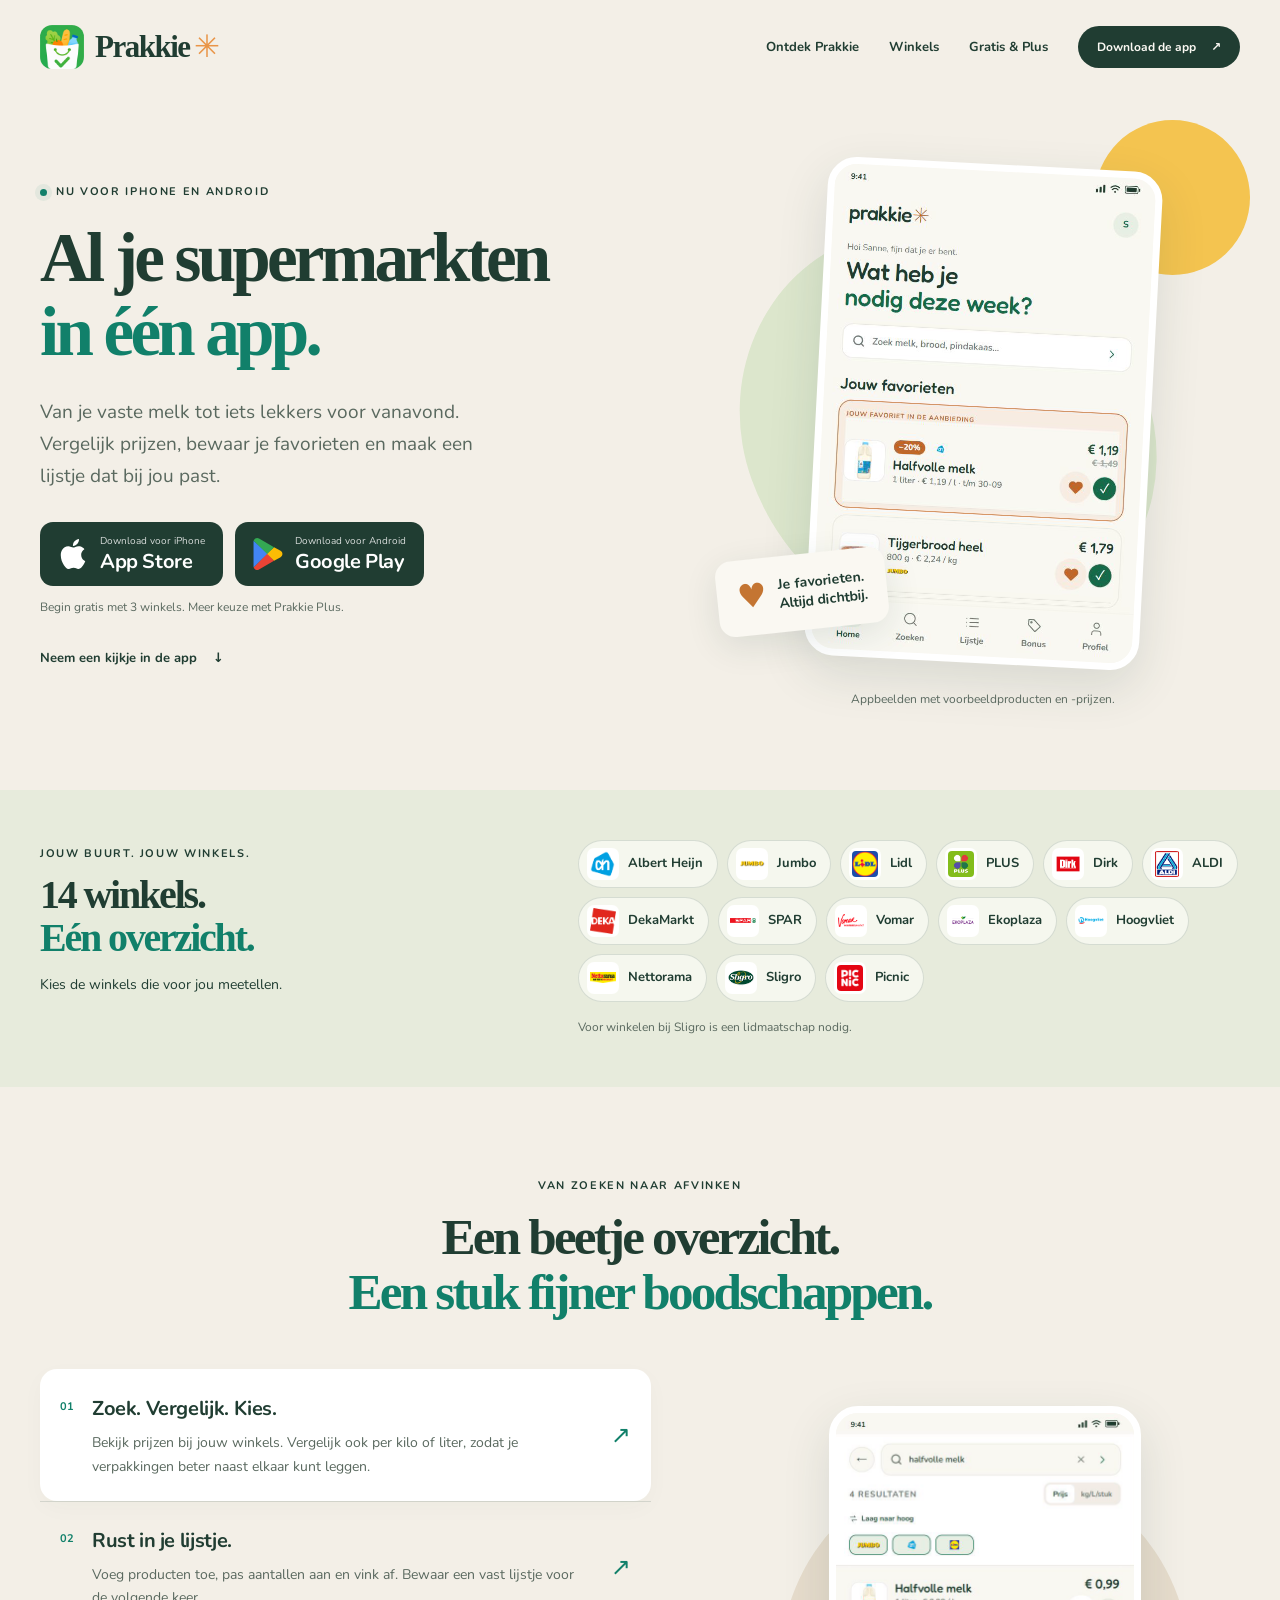
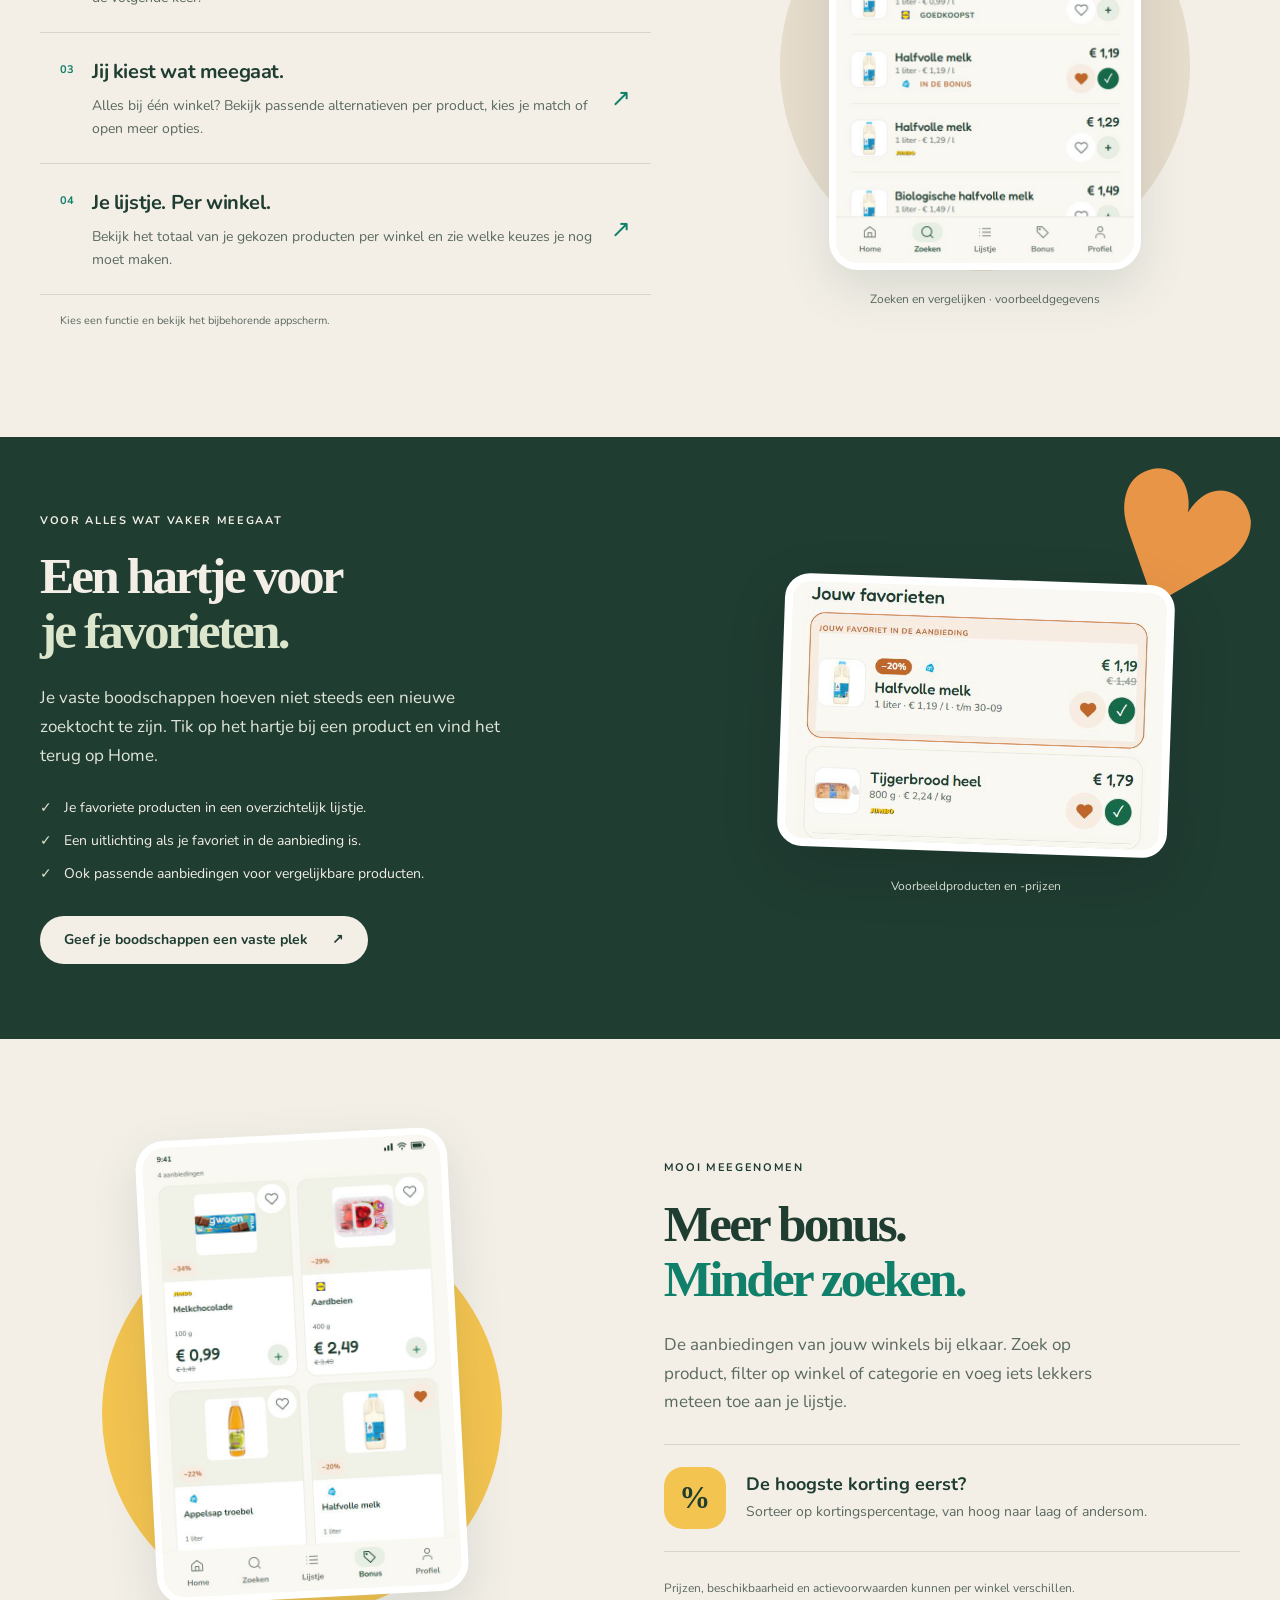
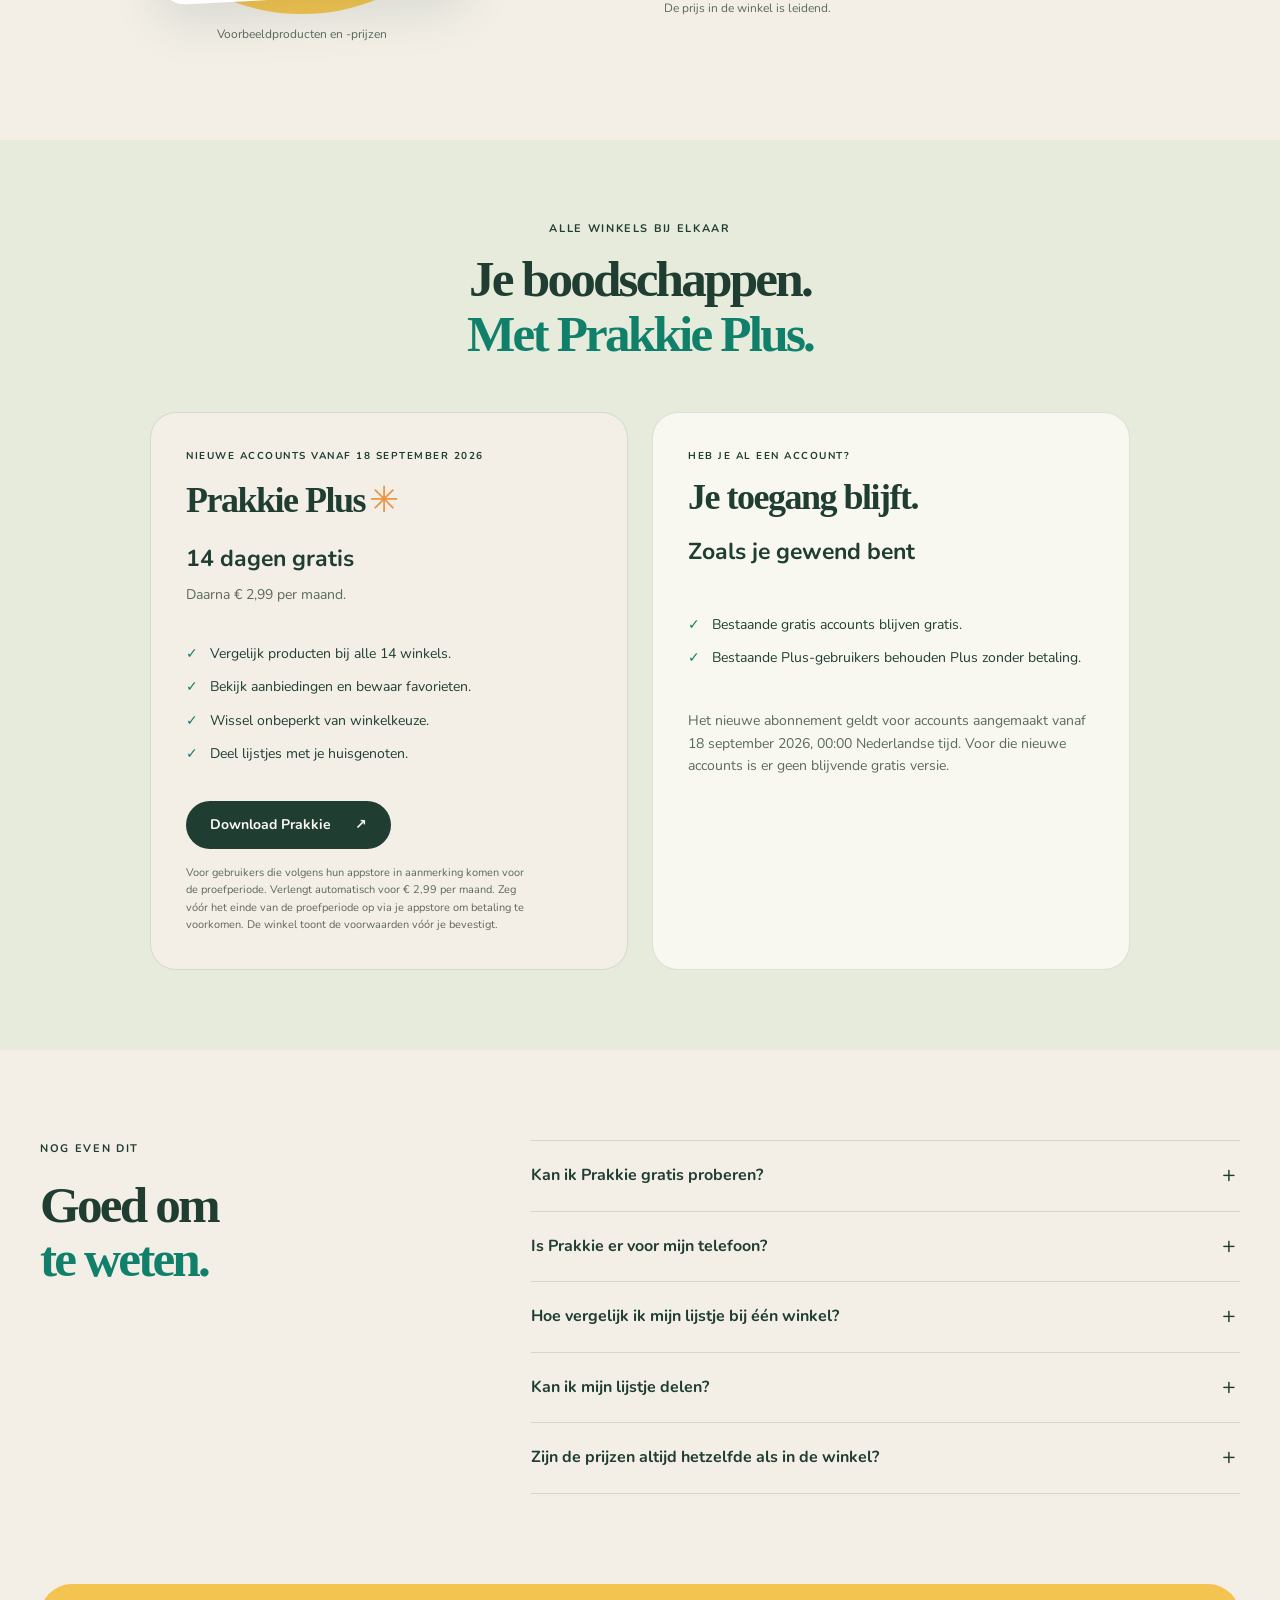
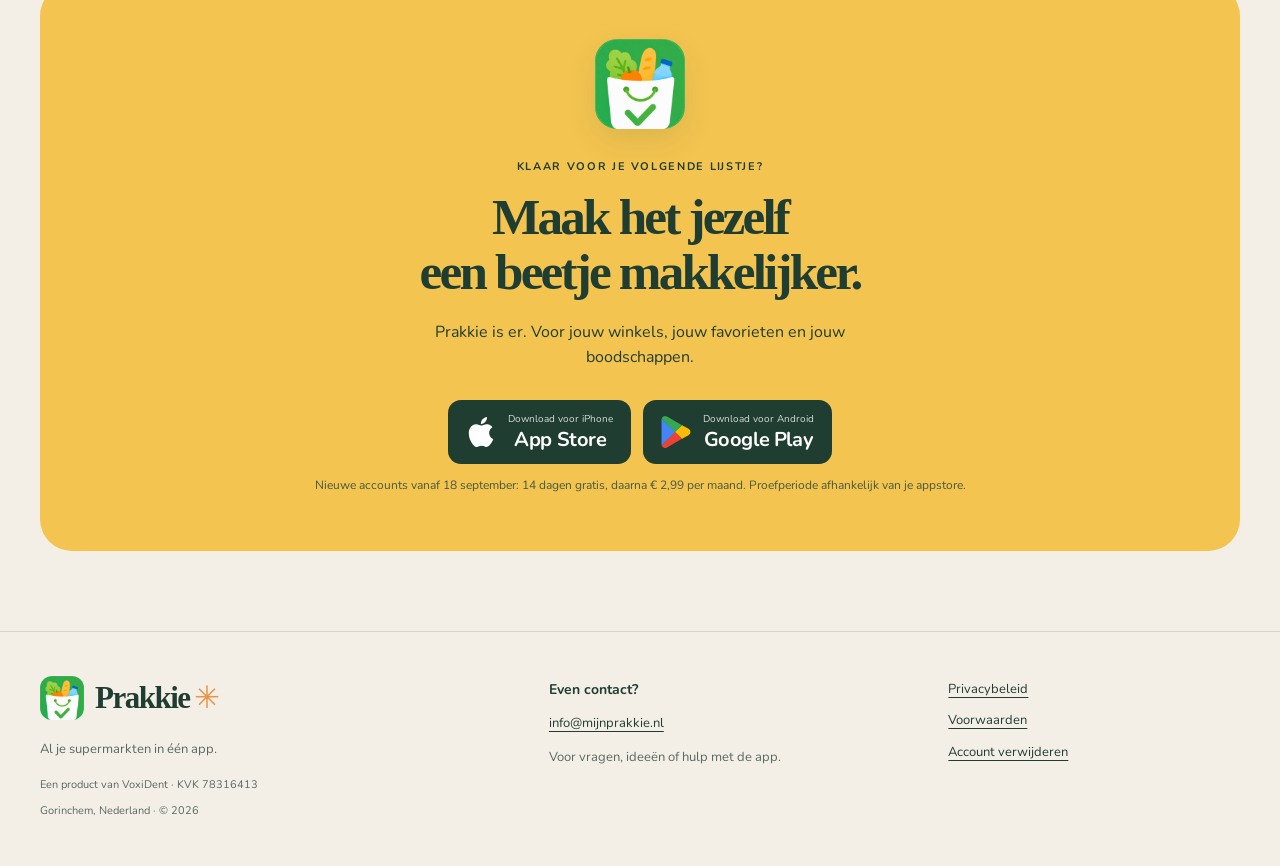
==== commit 43ea1e58: "Explain Plus trial for new accounts and preserve existing access" ====
--- a/index.html
+++ b/index.html
@@ -6,6 +6,7 @@
 <meta name="theme-color" content="#f3efe7"><meta property="og:title" content="Prakkie — al je supermarkten in één app"><meta property="og:description" content="Je lijstje, je favorieten en de aanbiedingen van jouw winkels. Nu voor iPhone en Android."><meta property="og:url" content="https://mijnprakkie.nl/"><meta property="og:type" content="website"><meta property="og:locale" content="nl_NL"><meta property="og:image" content="https://mijnprakkie.nl/assets/prakkie-social.png"><meta property="og:image:width" content="1024"><meta property="og:image:height" content="500"><meta name="twitter:card" content="summary_large_image">
 <link rel="stylesheet" href="/styles.css?v=20260914-mobile"><script src="/site.js?v=20260914-mobile" defer></script>
 <script type="application/ld+json">{"@context": "https://schema.org", "@type": "SoftwareApplication", "name": "Prakkie", "operatingSystem": "iOS, Android", "applicationCategory": "ShoppingApplication", "url": "https://mijnprakkie.nl/", "downloadUrl": ["https://apps.apple.com/nl/app/prakkie/id6804312072", "https://play.google.com/store/apps/details?id=nl.mijnprakkie.app&hl=nl&gl=NL"], "image": "https://mijnprakkie.nl/assets/prakkie-icon.png", "description": "Vergelijk supermarktprijzen, maak boodschappenlijstjes en bewaar je favorieten.", "offers": {"@type": "Offer", "price": "0", "priceCurrency": "EUR", "description": "Gratis te downloaden, met optioneel Prakkie Plus-abonnement."}}</script>
+<script src="/stats.js?v=20260916" defer></script>
 </head><body><a class="skip" href="#inhoud">Naar de inhoud</a>
 <header class="header wrap"><a class="brand" href="/" aria-label="Prakkie — home"><img src="/assets/prakkie-icon.png" width="44" height="44" alt=""><span>Prakkie<span class="spark" aria-hidden="true">✳</span></span></a><nav aria-label="Hoofdnavigatie"><a href="#ontdek">Ontdek Prakkie</a><a href="#winkels">Winkels</a><a href="#plus">Gratis &amp; Plus</a><a class="button small" href="#download">Download de app <span aria-hidden="true">↗</span></a></nav></header>
 <main id="inhoud">
@@ -15,7 +16,7 @@
 <section id="ontdek" class="showcase wrap"><div class="section-heading"><p class="eyebrow">Van zoeken naar afvinken</p><h2>Een beetje overzicht.<br><em>Een stuk fijner boodschappen.</em></h2></div><div class="showcase-grid"><div id="feature-options" class="feature-menu" aria-label="Bekijk de functies"><button class="feature-option active" aria-controls="feature-preview" data-screen="results" aria-pressed="true"><span class="number">01</span><span><strong>Zoek. Vergelijk. Kies.</strong><span>Bekijk prijzen bij jouw winkels. Vergelijk ook per kilo of liter, zodat je verpakkingen beter naast elkaar kunt leggen.</span></span><span class="option-arrow" aria-hidden="true">↗</span></button><button class="feature-option" aria-controls="feature-preview" data-screen="list" aria-pressed="false"><span class="number">02</span><span><strong>Rust in je lijstje.</strong><span>Voeg producten toe, pas aantallen aan en vink af. Bewaar een vast lijstje voor de volgende keer.</span></span><span class="option-arrow" aria-hidden="true">↗</span></button><button class="feature-option" aria-controls="feature-preview" data-screen="match" aria-pressed="false"><span class="number">03</span><span><strong>Jij kiest wat meegaat.</strong><span>Alles bij één winkel? Bekijk passende alternatieven per product, kies je match of open meer opties.</span></span><span class="option-arrow" aria-hidden="true">↗</span></button><button class="feature-option" aria-controls="feature-preview" data-screen="stores" aria-pressed="false"><span class="number">04</span><span><strong>Je lijstje. Per winkel.</strong><span>Bekijk het totaal van je gekozen producten per winkel en zie welke keuzes je nog moet maken.</span></span><span class="option-arrow" aria-hidden="true">↗</span></button><p class="showcase-hint">Kies een functie en bekijk het bijbehorende appscherm.</p></div><div id="feature-preview" class="showcase-art"><div class="showcase-disc" aria-hidden="true"></div><figure class="phone"><img id="feature-image" src="/assets/app-results.png" width="600" height="907" loading="lazy" alt="Zoekresultaten voor halfvolle melk bij verschillende winkels, met prijzen en hartjes"></figure><p id="feature-caption" class="image-note" aria-live="polite">Zoeken en vergelijken · voorbeeldgegevens</p><a class="text-link showcase-back" href="#feature-options">← Kies een andere functie</a></div></div></section>
 <section class="favorites-section"><div class="wrap favorites-grid"><div><p class="eyebrow">Voor alles wat vaker meegaat</p><h2>Een hartje voor<br><em>je favorieten.</em></h2><p class="lead">Je vaste boodschappen hoeven niet steeds een nieuwe zoektocht te zijn. Tik op het hartje bij een product en vind het terug op Home.</p><ul class="check-list"><li>Je favoriete producten in een overzichtelijk lijstje.</li><li>Een uitlichting als je favoriet in de aanbieding is.</li><li>Ook passende aanbiedingen voor vergelijkbare producten.</li></ul><a class="button light" href="#download">Geef je boodschappen een vaste plek <span aria-hidden="true">↗</span></a></div><div class="favorite-art"><span class="big-heart" aria-hidden="true">♥</span><div class="favorite-crop"><img src="/assets/app-home.png" width="600" height="907" loading="lazy" alt="Favorietenlijst met een uitgelichte aanbieding en hartjes bij bewaarde producten"></div><p class="image-note">Voorbeeldproducten en -prijzen</p></div></div></section>
 <section class="bonus-section wrap"><div class="bonus-art"><div class="bonus-sun" aria-hidden="true"></div><figure class="phone"><img src="/assets/app-bonus.png" width="600" height="907" loading="lazy" alt="Aanbiedingen met kortingspercentages, oude en nieuwe prijzen en knoppen om producten te bewaren"></figure><p class="image-note">Voorbeeldproducten en -prijzen</p></div><div class="bonus-copy"><p class="eyebrow">Mooi meegenomen</p><h2>Meer bonus.<br><em>Minder zoeken.</em></h2><p class="lead">De aanbiedingen van jouw winkels bij elkaar. Zoek op product, filter op winkel of categorie en voeg iets lekkers meteen toe aan je lijstje.</p><div class="bonus-detail"><span aria-hidden="true">%</span><div><h3>De hoogste korting eerst?</h3><p>Sorteer op kortingspercentage, van hoog naar laag of andersom.</p></div></div><p class="fineprint">Prijzen, beschikbaarheid en actievoorwaarden kunnen per winkel verschillen. De prijs in de winkel is leidend.</p></div></section>
-<section id="plus" class="plans-section"><div class="wrap"><div class="section-heading"><p class="eyebrow">Klein beginnen. Meer kiezen.</p><h2>Prakkie voor jouw<br><em>boodschappenritme.</em></h2></div><div class="plans"><article class="plan"><p class="eyebrow">Lekker beginnen</p><h3>Prakkie</h3><p class="plan-price">Gratis</p><p>Voor je lijstje en je vaste winkels.</p><ul class="check-list"><li>Kies 3 van de 14 winkels.</li><li>Vergelijk producten en bekijk aanbiedingen.</li><li>Bewaar lijstjes en favoriete producten.</li><li>Pas je winkelkeuze 3 keer per kalendermaand aan.</li></ul><a class="button outline" href="#download">Begin met Prakkie <span aria-hidden="true">↗</span></a></article><article class="plan plan-plus"><p class="eyebrow">Alle ruimte om te kiezen</p><h3>Prakkie Plus<span class="spark" aria-hidden="true">✳</span></h3><p class="plan-price">Meer winkels. Samen delen.</p><p>Alles van Prakkie, met extra vrijheid.</p><ul class="check-list"><li>Toegang tot alle 14 winkels.</li><li>Onbeperkt van winkelkeuze wisselen.</li><li>Deel je lijstje met een code.</li><li>Samen met je huisgenoten je lijstje bijhouden.</li></ul><a class="button" href="#download">Ontdek Plus in de app <span aria-hidden="true">↗</span></a><p class="plan-note">Maandabonnement. De actuele prijs staat in de app vóór je koopt. Verlengt automatisch; opzeggen doe je via je appstore.</p></article></div></div></section>
-<section class="faq wrap"><div><p class="eyebrow">Nog even dit</p><h2>Goed om<br><em>te weten.</em></h2></div><div class="questions"><details><summary>Kan ik Prakkie gratis gebruiken?</summary><p>Ja. Je kiest gratis 3 winkels en kunt producten vergelijken, aanbiedingen bekijken, lijstjes bewaren en favorieten toevoegen. Je eerste winkelkeuze is vrij; daarna kun je die 3 keer per kalendermaand wijzigen. Met Plus gebruik je alle 14 winkels, wissel je onbeperkt en kun je lijstjes delen.</p></details><details><summary>Is Prakkie er voor mijn telefoon?</summary><p>Prakkie is beschikbaar voor iPhone via de <a href="https://apps.apple.com/nl/app/prakkie/id6804312072">App Store</a> en voor Android via <a href="https://play.google.com/store/apps/details?id=nl.mijnprakkie.app&amp;hl=nl&amp;gl=NL">Google Play</a>. In de store zie je of jouw toestel wordt ondersteund.</p></details><details><summary>Hoe vergelijk ik mijn lijstje bij één winkel?</summary><p>Open het winkeloverzicht vanuit je lijstje en kies een winkel. Bekijk per product de opties, kies wat je mee wilt nemen en vul zo je lijstje voor die winkel aan. Je ziet het totaal van je keuzes en wat er nog openstaat.</p></details><details><summary>Kan ik mijn lijstje delen?</summary><p>Met Prakkie Plus deel je een lijstje met een code. Je huisgenoot kan het gedeelde lijstje openen en samen met jou bijhouden. Je vindt de deelknoppen bij je lijstje.</p></details><details><summary>Zijn de prijzen altijd hetzelfde als in de winkel?</summary><p>Prijzen, verpakkingen, beschikbaarheid en aanbiedingen kunnen veranderen of per filiaal verschillen. Voor sommige acties is een klantenkaart nodig. Controleer daarom ook de actievoorwaarden; de prijs die de winkel rekent is leidend.</p></details></div></section>
-<section id="download" class="download-section wrap"><div class="download-card"><img src="/assets/prakkie-icon.png" width="90" height="90" loading="lazy" alt="Prakkie appicoon"><p class="eyebrow">Klaar voor je volgende lijstje?</p><h2>Maak het jezelf<br><em>een beetje makkelijker.</em></h2><p>Prakkie is er. Voor jouw winkels, jouw favorieten en jouw boodschappen.</p><div class="downloads"><a class="store-link" href="https://apps.apple.com/nl/app/prakkie/id6804312072" aria-label="Download Prakkie in de App Store"><img class="store-logo" src="/assets/apple.svg" width="30" height="32" alt="" aria-hidden="true"><span class="store-label"><small>Download voor iPhone</small><strong>App Store</strong></span></a><a class="store-link" href="https://play.google.com/store/apps/details?id=nl.mijnprakkie.app&amp;hl=nl&amp;gl=NL" aria-label="Download Prakkie op Google Play"><img class="store-logo" src="/assets/google-play.svg" width="30" height="32" alt="" aria-hidden="true"><span class="store-label"><small>Download voor Android</small><strong>Google Play</strong></span></a></div><p class="download-note">Gratis te downloaden · optioneel Prakkie Plus</p></div></section>
+<section id="plus" class="plans-section"><div class="wrap"><div class="section-heading"><p class="eyebrow">Alle winkels bij elkaar</p><h2>Je boodschappen.<br><em>Met Prakkie Plus.</em></h2></div><div class="plans"><article class="plan plan-plus"><p class="eyebrow">Nieuwe accounts vanaf 18 september 2026</p><h3>Prakkie Plus<span class="spark" aria-hidden="true">✳</span></h3><p class="plan-price">14 dagen gratis</p><p>Daarna € 2,99 per maand.</p><ul class="check-list"><li>Vergelijk producten bij alle 14 winkels.</li><li>Bekijk aanbiedingen en bewaar favorieten.</li><li>Wissel onbeperkt van winkelkeuze.</li><li>Deel lijstjes met je huisgenoten.</li></ul><a class="button" href="#download">Download Prakkie <span aria-hidden="true">↗</span></a><p class="plan-note">Voor gebruikers die volgens hun appstore in aanmerking komen voor de proefperiode. Verlengt automatisch voor € 2,99 per maand. Zeg vóór het einde van de proefperiode op via je appstore om betaling te voorkomen. De winkel toont de voorwaarden vóór je bevestigt.</p></article><article class="plan"><p class="eyebrow">Heb je al een account?</p><h3>Je toegang blijft.</h3><p class="plan-price">Zoals je gewend bent</p><ul class="check-list"><li>Bestaande gratis accounts blijven gratis.</li><li>Bestaande Plus-gebruikers behouden Plus zonder betaling.</li></ul><p>Het nieuwe abonnement geldt voor accounts aangemaakt vanaf 18 september 2026, 00:00 Nederlandse tijd. Voor die nieuwe accounts is er geen blijvende gratis versie.</p></article></div></div></section>
+<section class="faq wrap"><div><p class="eyebrow">Nog even dit</p><h2>Goed om<br><em>te weten.</em></h2></div><div class="questions"><details><summary>Kan ik Prakkie gratis proberen?</summary><p>Nieuwe accounts vanaf 18 september 2026 gebruiken Prakkie Plus: 14 dagen gratis als je appstore je daarvoor in aanmerking laat komen, daarna € 2,99 per maand. Het abonnement verlengt automatisch en is opzegbaar via je appstore. Bestaande gratis accounts blijven gratis; bestaande Plus-gebruikers behouden Plus zonder betaling.</p></details><details><summary>Is Prakkie er voor mijn telefoon?</summary><p>Prakkie is beschikbaar voor iPhone via de <a href="https://apps.apple.com/nl/app/prakkie/id6804312072">App Store</a> en voor Android via <a href="https://play.google.com/store/apps/details?id=nl.mijnprakkie.app&amp;hl=nl&amp;gl=NL">Google Play</a>. In de store zie je of jouw toestel wordt ondersteund.</p></details><details><summary>Hoe vergelijk ik mijn lijstje bij één winkel?</summary><p>Open het winkeloverzicht vanuit je lijstje en kies een winkel. Bekijk per product de opties, kies wat je mee wilt nemen en vul zo je lijstje voor die winkel aan. Je ziet het totaal van je keuzes en wat er nog openstaat.</p></details><details><summary>Kan ik mijn lijstje delen?</summary><p>Met Prakkie Plus deel je een lijstje met een code. Je huisgenoot kan het gedeelde lijstje openen en samen met jou bijhouden. Je vindt de deelknoppen bij je lijstje.</p></details><details><summary>Zijn de prijzen altijd hetzelfde als in de winkel?</summary><p>Prijzen, verpakkingen, beschikbaarheid en aanbiedingen kunnen veranderen of per filiaal verschillen. Voor sommige acties is een klantenkaart nodig. Controleer daarom ook de actievoorwaarden; de prijs die de winkel rekent is leidend.</p></details></div></section>
+<section id="download" class="download-section wrap"><div class="download-card"><img src="/assets/prakkie-icon.png" width="90" height="90" loading="lazy" alt="Prakkie appicoon"><p class="eyebrow">Klaar voor je volgende lijstje?</p><h2>Maak het jezelf<br><em>een beetje makkelijker.</em></h2><p>Prakkie is er. Voor jouw winkels, jouw favorieten en jouw boodschappen.</p><div class="downloads"><a class="store-link" href="https://apps.apple.com/nl/app/prakkie/id6804312072" aria-label="Download Prakkie in de App Store"><img class="store-logo" src="/assets/apple.svg" width="30" height="32" alt="" aria-hidden="true"><span class="store-label"><small>Download voor iPhone</small><strong>App Store</strong></span></a><a class="store-link" href="https://play.google.com/store/apps/details?id=nl.mijnprakkie.app&amp;hl=nl&amp;gl=NL" aria-label="Download Prakkie op Google Play"><img class="store-logo" src="/assets/google-play.svg" width="30" height="32" alt="" aria-hidden="true"><span class="store-label"><small>Download voor Android</small><strong>Google Play</strong></span></a></div><p class="download-note">Nieuwe accounts vanaf 18 september: 14 dagen gratis, daarna € 2,99 per maand. Proefperiode afhankelijk van je appstore.</p></div></section>
 </main><footer class="footer"><div class="wrap footer-grid"><div><a class="brand" href="/" aria-label="Prakkie — home"><img src="/assets/prakkie-icon.png" width="44" height="44" alt=""><span>Prakkie<span class="spark" aria-hidden="true">✳</span></span></a><p>Al je supermarkten in één app.</p><small>Een product van VoxiDent · KVK 78316413<br>Gorinchem, Nederland · © 2026</small></div><div><h3>Even contact?</h3><a href="mailto:info@mijnprakkie.nl">info@mijnprakkie.nl</a><p>Voor vragen, ideeën of hulp met de app.</p></div><nav aria-label="Meer informatie"><a href="/privacy.html">Privacybeleid</a><a href="/voorwaarden.html">Voorwaarden</a><a href="/account-verwijderen.html">Account verwijderen</a></nav></div></footer></body></html>
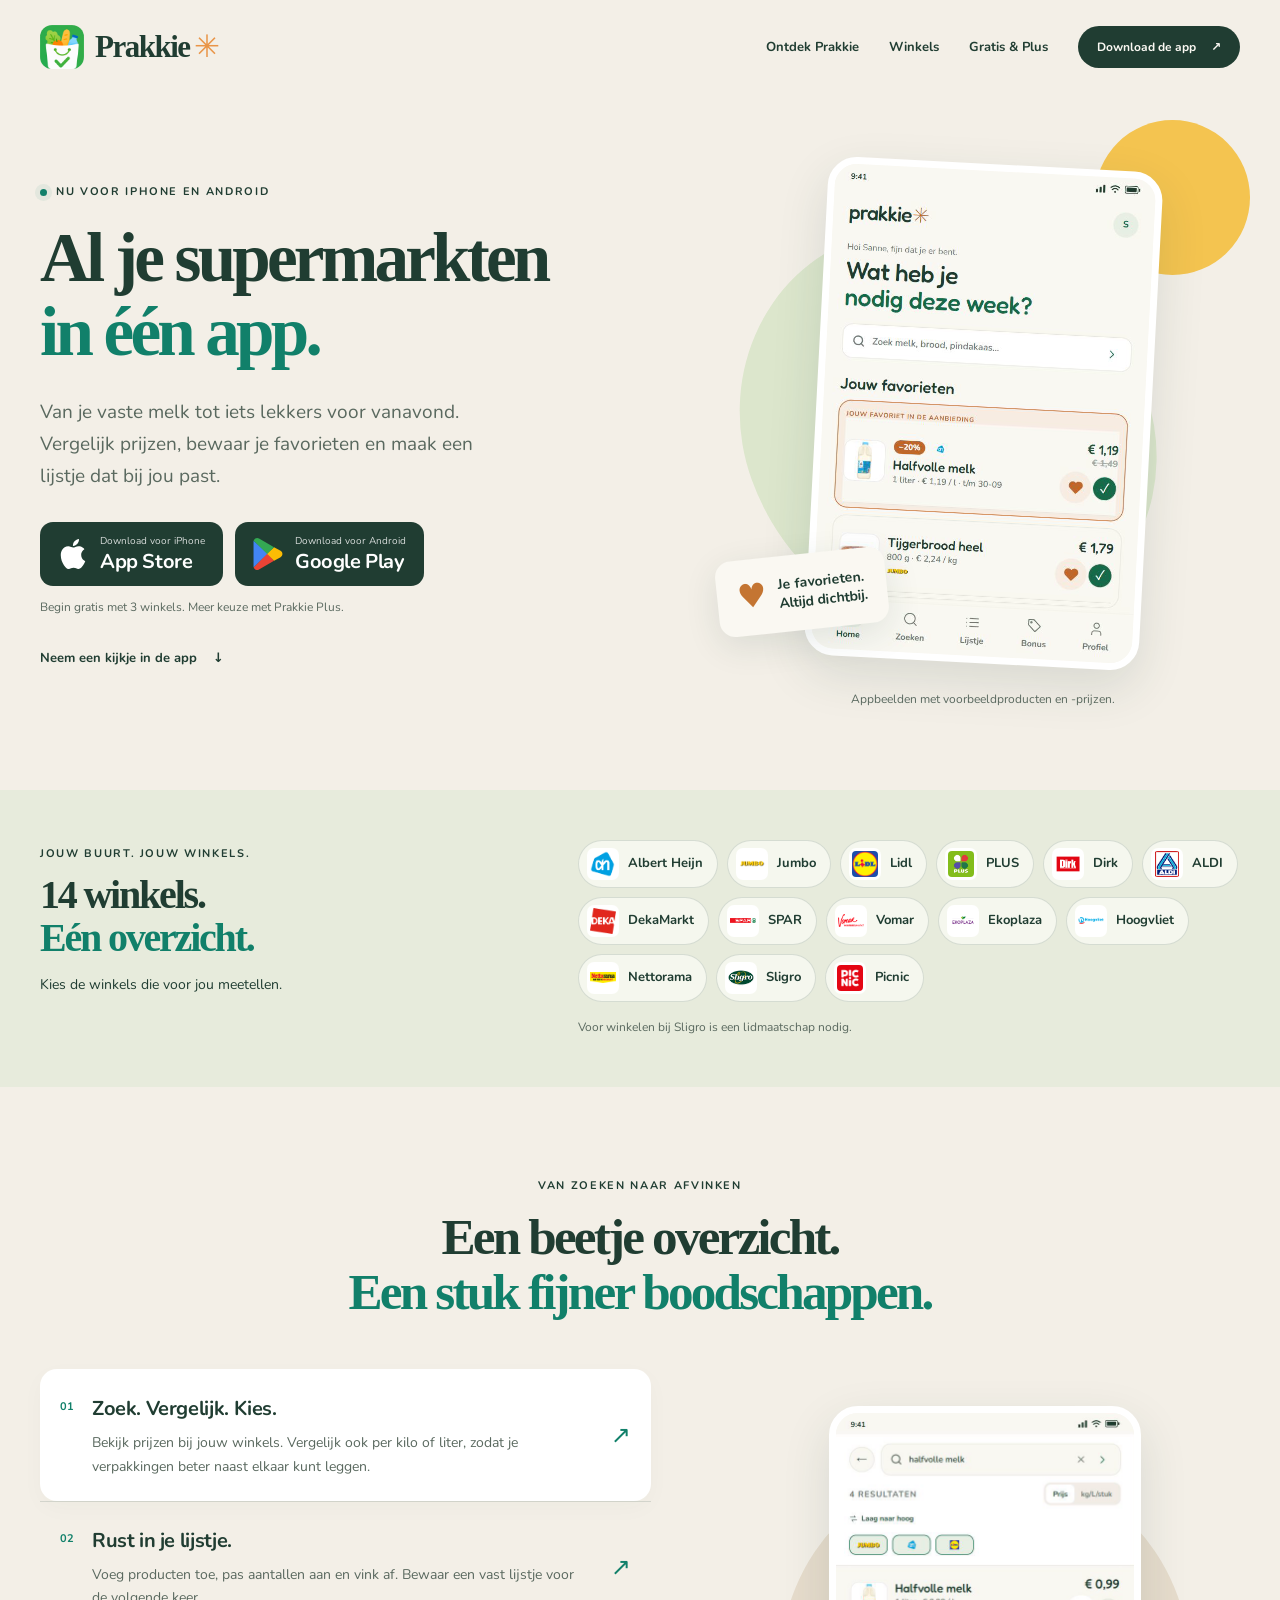
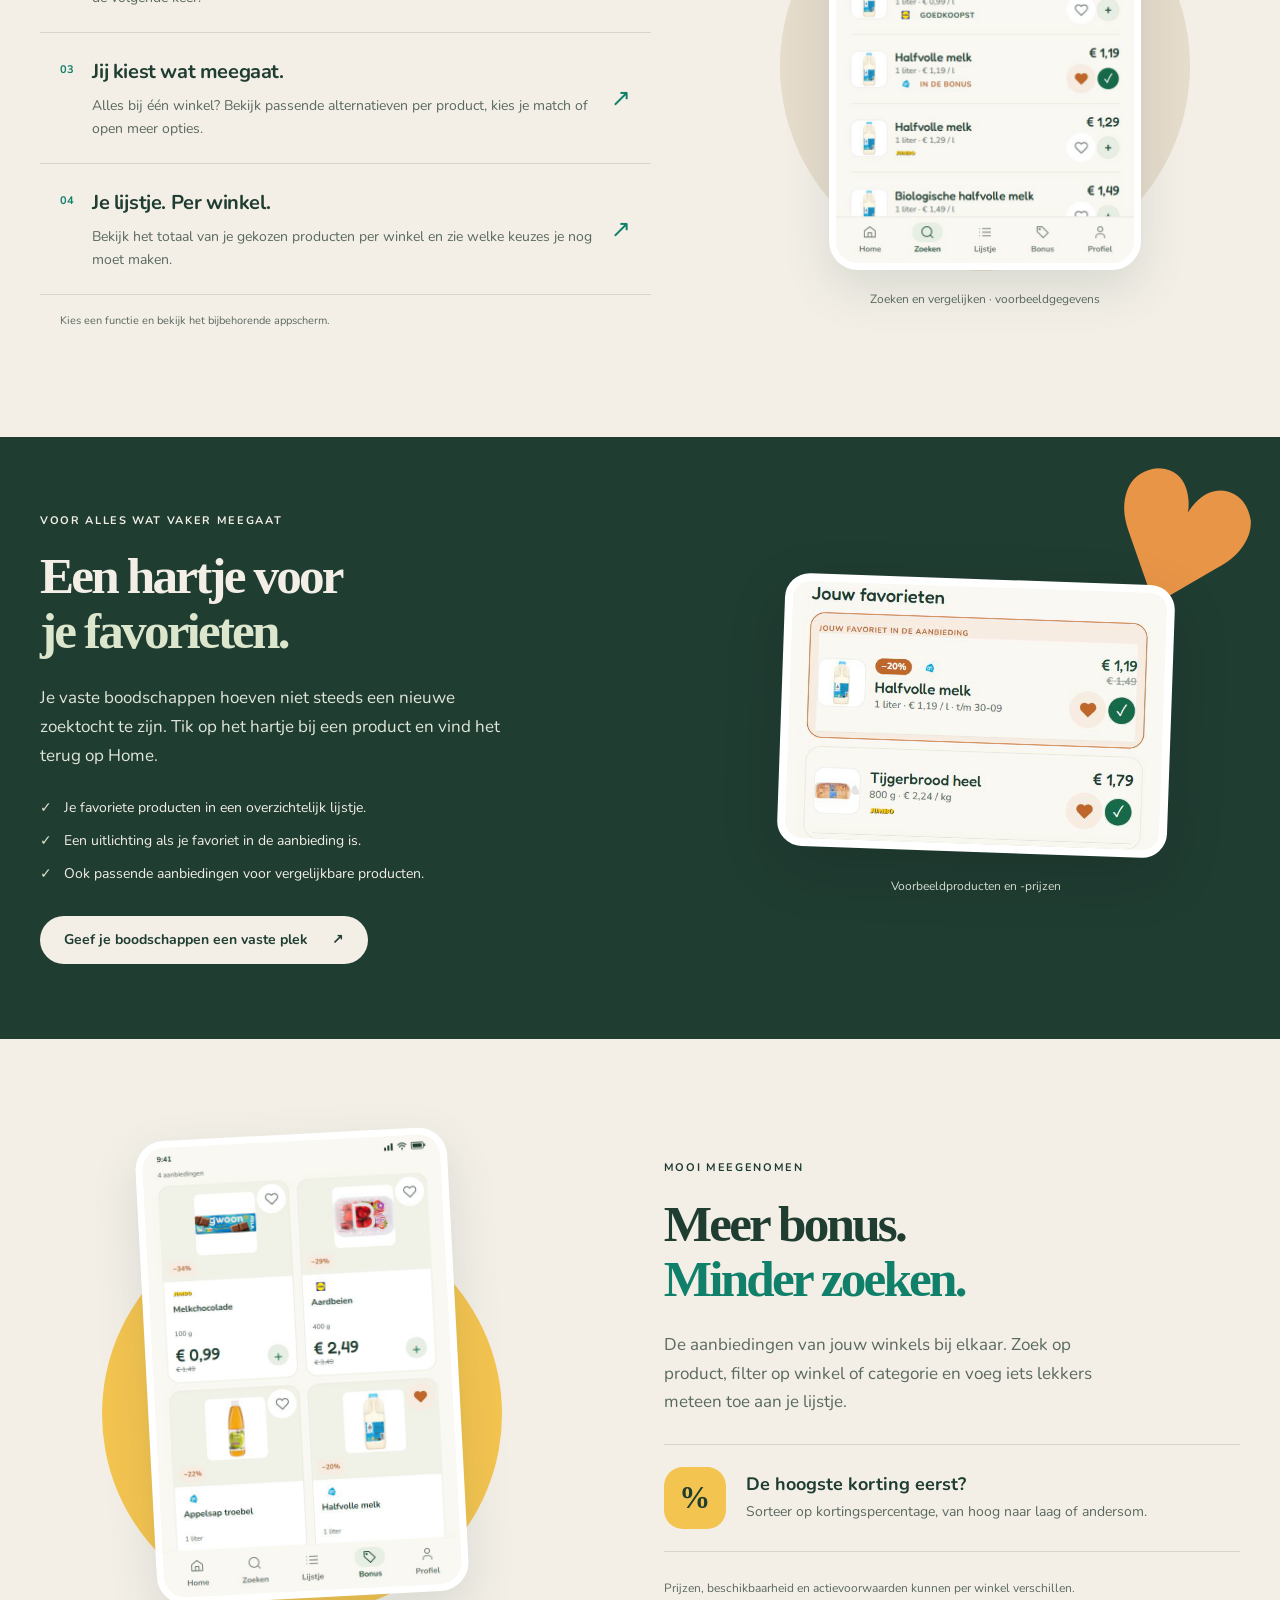
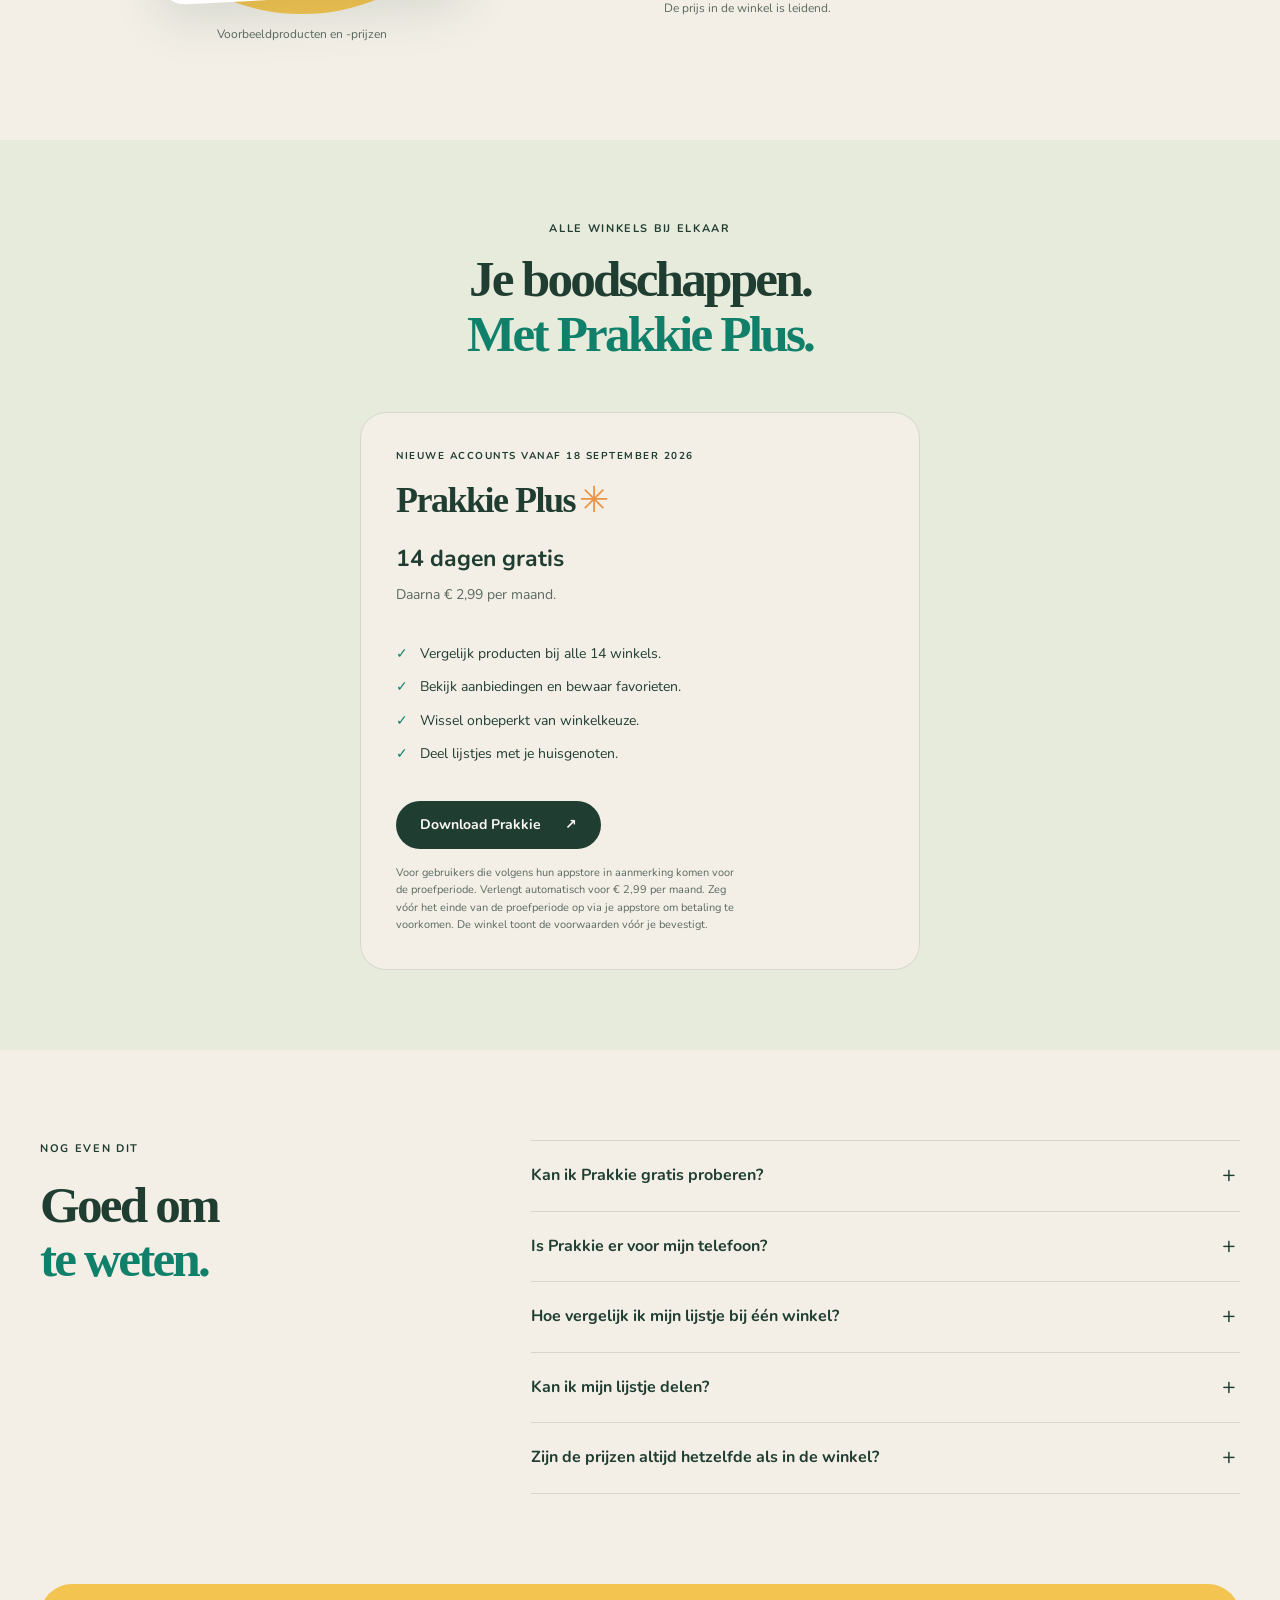
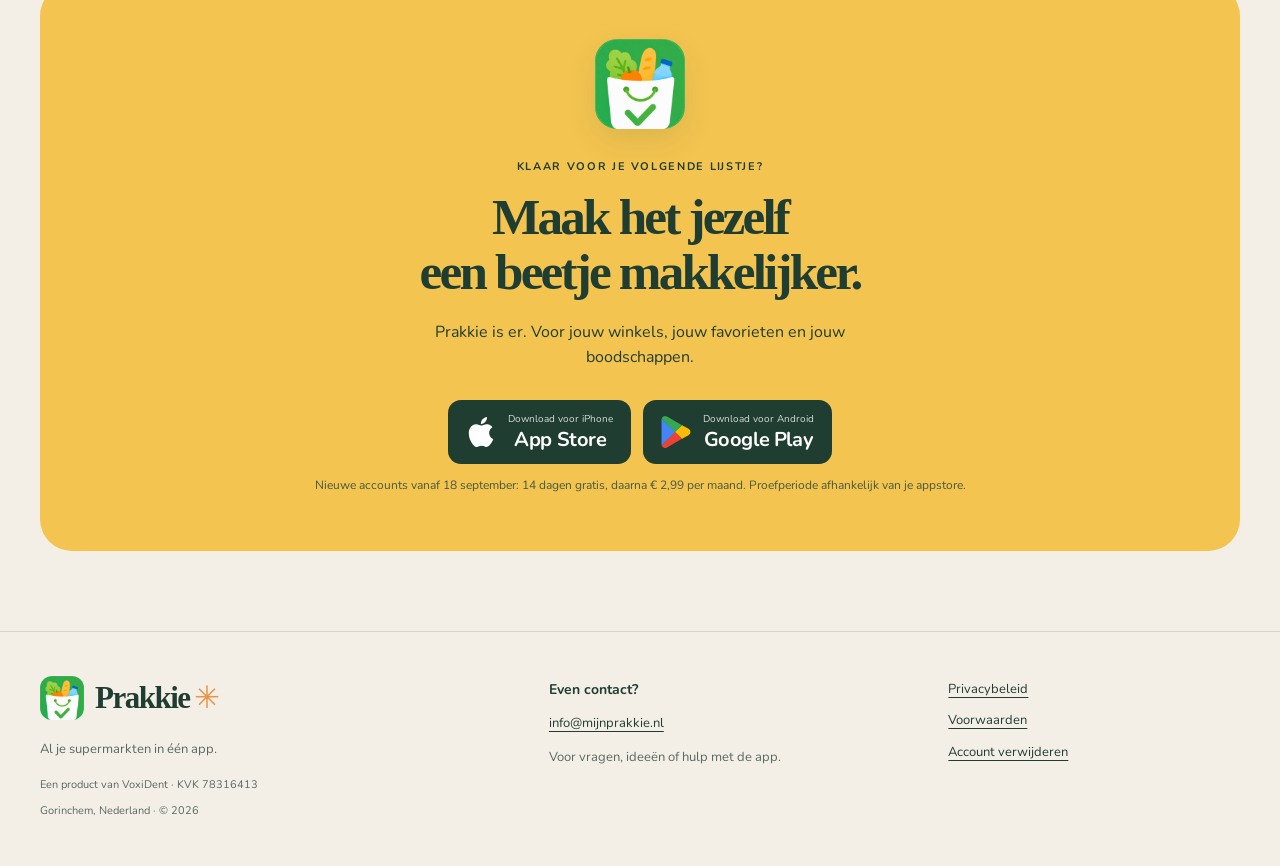
==== commit bc8ab526: "Remove existing-account notice from homepage" ====
--- a/index.html
+++ b/index.html
@@ -16,7 +16,7 @@
 <section id="ontdek" class="showcase wrap"><div class="section-heading"><p class="eyebrow">Van zoeken naar afvinken</p><h2>Een beetje overzicht.<br><em>Een stuk fijner boodschappen.</em></h2></div><div class="showcase-grid"><div id="feature-options" class="feature-menu" aria-label="Bekijk de functies"><button class="feature-option active" aria-controls="feature-preview" data-screen="results" aria-pressed="true"><span class="number">01</span><span><strong>Zoek. Vergelijk. Kies.</strong><span>Bekijk prijzen bij jouw winkels. Vergelijk ook per kilo of liter, zodat je verpakkingen beter naast elkaar kunt leggen.</span></span><span class="option-arrow" aria-hidden="true">↗</span></button><button class="feature-option" aria-controls="feature-preview" data-screen="list" aria-pressed="false"><span class="number">02</span><span><strong>Rust in je lijstje.</strong><span>Voeg producten toe, pas aantallen aan en vink af. Bewaar een vast lijstje voor de volgende keer.</span></span><span class="option-arrow" aria-hidden="true">↗</span></button><button class="feature-option" aria-controls="feature-preview" data-screen="match" aria-pressed="false"><span class="number">03</span><span><strong>Jij kiest wat meegaat.</strong><span>Alles bij één winkel? Bekijk passende alternatieven per product, kies je match of open meer opties.</span></span><span class="option-arrow" aria-hidden="true">↗</span></button><button class="feature-option" aria-controls="feature-preview" data-screen="stores" aria-pressed="false"><span class="number">04</span><span><strong>Je lijstje. Per winkel.</strong><span>Bekijk het totaal van je gekozen producten per winkel en zie welke keuzes je nog moet maken.</span></span><span class="option-arrow" aria-hidden="true">↗</span></button><p class="showcase-hint">Kies een functie en bekijk het bijbehorende appscherm.</p></div><div id="feature-preview" class="showcase-art"><div class="showcase-disc" aria-hidden="true"></div><figure class="phone"><img id="feature-image" src="/assets/app-results.png" width="600" height="907" loading="lazy" alt="Zoekresultaten voor halfvolle melk bij verschillende winkels, met prijzen en hartjes"></figure><p id="feature-caption" class="image-note" aria-live="polite">Zoeken en vergelijken · voorbeeldgegevens</p><a class="text-link showcase-back" href="#feature-options">← Kies een andere functie</a></div></div></section>
 <section class="favorites-section"><div class="wrap favorites-grid"><div><p class="eyebrow">Voor alles wat vaker meegaat</p><h2>Een hartje voor<br><em>je favorieten.</em></h2><p class="lead">Je vaste boodschappen hoeven niet steeds een nieuwe zoektocht te zijn. Tik op het hartje bij een product en vind het terug op Home.</p><ul class="check-list"><li>Je favoriete producten in een overzichtelijk lijstje.</li><li>Een uitlichting als je favoriet in de aanbieding is.</li><li>Ook passende aanbiedingen voor vergelijkbare producten.</li></ul><a class="button light" href="#download">Geef je boodschappen een vaste plek <span aria-hidden="true">↗</span></a></div><div class="favorite-art"><span class="big-heart" aria-hidden="true">♥</span><div class="favorite-crop"><img src="/assets/app-home.png" width="600" height="907" loading="lazy" alt="Favorietenlijst met een uitgelichte aanbieding en hartjes bij bewaarde producten"></div><p class="image-note">Voorbeeldproducten en -prijzen</p></div></div></section>
 <section class="bonus-section wrap"><div class="bonus-art"><div class="bonus-sun" aria-hidden="true"></div><figure class="phone"><img src="/assets/app-bonus.png" width="600" height="907" loading="lazy" alt="Aanbiedingen met kortingspercentages, oude en nieuwe prijzen en knoppen om producten te bewaren"></figure><p class="image-note">Voorbeeldproducten en -prijzen</p></div><div class="bonus-copy"><p class="eyebrow">Mooi meegenomen</p><h2>Meer bonus.<br><em>Minder zoeken.</em></h2><p class="lead">De aanbiedingen van jouw winkels bij elkaar. Zoek op product, filter op winkel of categorie en voeg iets lekkers meteen toe aan je lijstje.</p><div class="bonus-detail"><span aria-hidden="true">%</span><div><h3>De hoogste korting eerst?</h3><p>Sorteer op kortingspercentage, van hoog naar laag of andersom.</p></div></div><p class="fineprint">Prijzen, beschikbaarheid en actievoorwaarden kunnen per winkel verschillen. De prijs in de winkel is leidend.</p></div></section>
-<section id="plus" class="plans-section"><div class="wrap"><div class="section-heading"><p class="eyebrow">Alle winkels bij elkaar</p><h2>Je boodschappen.<br><em>Met Prakkie Plus.</em></h2></div><div class="plans"><article class="plan plan-plus"><p class="eyebrow">Nieuwe accounts vanaf 18 september 2026</p><h3>Prakkie Plus<span class="spark" aria-hidden="true">✳</span></h3><p class="plan-price">14 dagen gratis</p><p>Daarna € 2,99 per maand.</p><ul class="check-list"><li>Vergelijk producten bij alle 14 winkels.</li><li>Bekijk aanbiedingen en bewaar favorieten.</li><li>Wissel onbeperkt van winkelkeuze.</li><li>Deel lijstjes met je huisgenoten.</li></ul><a class="button" href="#download">Download Prakkie <span aria-hidden="true">↗</span></a><p class="plan-note">Voor gebruikers die volgens hun appstore in aanmerking komen voor de proefperiode. Verlengt automatisch voor € 2,99 per maand. Zeg vóór het einde van de proefperiode op via je appstore om betaling te voorkomen. De winkel toont de voorwaarden vóór je bevestigt.</p></article><article class="plan"><p class="eyebrow">Heb je al een account?</p><h3>Je toegang blijft.</h3><p class="plan-price">Zoals je gewend bent</p><ul class="check-list"><li>Bestaande gratis accounts blijven gratis.</li><li>Bestaande Plus-gebruikers behouden Plus zonder betaling.</li></ul><p>Het nieuwe abonnement geldt voor accounts aangemaakt vanaf 18 september 2026, 00:00 Nederlandse tijd. Voor die nieuwe accounts is er geen blijvende gratis versie.</p></article></div></div></section>
+<section id="plus" class="plans-section"><div class="wrap"><div class="section-heading"><p class="eyebrow">Alle winkels bij elkaar</p><h2>Je boodschappen.<br><em>Met Prakkie Plus.</em></h2></div><div class="plans"><article class="plan plan-plus"><p class="eyebrow">Nieuwe accounts vanaf 18 september 2026</p><h3>Prakkie Plus<span class="spark" aria-hidden="true">✳</span></h3><p class="plan-price">14 dagen gratis</p><p>Daarna € 2,99 per maand.</p><ul class="check-list"><li>Vergelijk producten bij alle 14 winkels.</li><li>Bekijk aanbiedingen en bewaar favorieten.</li><li>Wissel onbeperkt van winkelkeuze.</li><li>Deel lijstjes met je huisgenoten.</li></ul><a class="button" href="#download">Download Prakkie <span aria-hidden="true">↗</span></a><p class="plan-note">Voor gebruikers die volgens hun appstore in aanmerking komen voor de proefperiode. Verlengt automatisch voor € 2,99 per maand. Zeg vóór het einde van de proefperiode op via je appstore om betaling te voorkomen. De winkel toont de voorwaarden vóór je bevestigt.</p></article></div></div></section>
 <section class="faq wrap"><div><p class="eyebrow">Nog even dit</p><h2>Goed om<br><em>te weten.</em></h2></div><div class="questions"><details><summary>Kan ik Prakkie gratis proberen?</summary><p>Nieuwe accounts vanaf 18 september 2026 gebruiken Prakkie Plus: 14 dagen gratis als je appstore je daarvoor in aanmerking laat komen, daarna € 2,99 per maand. Het abonnement verlengt automatisch en is opzegbaar via je appstore. Bestaande gratis accounts blijven gratis; bestaande Plus-gebruikers behouden Plus zonder betaling.</p></details><details><summary>Is Prakkie er voor mijn telefoon?</summary><p>Prakkie is beschikbaar voor iPhone via de <a href="https://apps.apple.com/nl/app/prakkie/id6804312072">App Store</a> en voor Android via <a href="https://play.google.com/store/apps/details?id=nl.mijnprakkie.app&amp;hl=nl&amp;gl=NL">Google Play</a>. In de store zie je of jouw toestel wordt ondersteund.</p></details><details><summary>Hoe vergelijk ik mijn lijstje bij één winkel?</summary><p>Open het winkeloverzicht vanuit je lijstje en kies een winkel. Bekijk per product de opties, kies wat je mee wilt nemen en vul zo je lijstje voor die winkel aan. Je ziet het totaal van je keuzes en wat er nog openstaat.</p></details><details><summary>Kan ik mijn lijstje delen?</summary><p>Met Prakkie Plus deel je een lijstje met een code. Je huisgenoot kan het gedeelde lijstje openen en samen met jou bijhouden. Je vindt de deelknoppen bij je lijstje.</p></details><details><summary>Zijn de prijzen altijd hetzelfde als in de winkel?</summary><p>Prijzen, verpakkingen, beschikbaarheid en aanbiedingen kunnen veranderen of per filiaal verschillen. Voor sommige acties is een klantenkaart nodig. Controleer daarom ook de actievoorwaarden; de prijs die de winkel rekent is leidend.</p></details></div></section>
 <section id="download" class="download-section wrap"><div class="download-card"><img src="/assets/prakkie-icon.png" width="90" height="90" loading="lazy" alt="Prakkie appicoon"><p class="eyebrow">Klaar voor je volgende lijstje?</p><h2>Maak het jezelf<br><em>een beetje makkelijker.</em></h2><p>Prakkie is er. Voor jouw winkels, jouw favorieten en jouw boodschappen.</p><div class="downloads"><a class="store-link" href="https://apps.apple.com/nl/app/prakkie/id6804312072" aria-label="Download Prakkie in de App Store"><img class="store-logo" src="/assets/apple.svg" width="30" height="32" alt="" aria-hidden="true"><span class="store-label"><small>Download voor iPhone</small><strong>App Store</strong></span></a><a class="store-link" href="https://play.google.com/store/apps/details?id=nl.mijnprakkie.app&amp;hl=nl&amp;gl=NL" aria-label="Download Prakkie op Google Play"><img class="store-logo" src="/assets/google-play.svg" width="30" height="32" alt="" aria-hidden="true"><span class="store-label"><small>Download voor Android</small><strong>Google Play</strong></span></a></div><p class="download-note">Nieuwe accounts vanaf 18 september: 14 dagen gratis, daarna € 2,99 per maand. Proefperiode afhankelijk van je appstore.</p></div></section>
 </main><footer class="footer"><div class="wrap footer-grid"><div><a class="brand" href="/" aria-label="Prakkie — home"><img src="/assets/prakkie-icon.png" width="44" height="44" alt=""><span>Prakkie<span class="spark" aria-hidden="true">✳</span></span></a><p>Al je supermarkten in één app.</p><small>Een product van VoxiDent · KVK 78316413<br>Gorinchem, Nederland · © 2026</small></div><div><h3>Even contact?</h3><a href="mailto:info@mijnprakkie.nl">info@mijnprakkie.nl</a><p>Voor vragen, ideeën of hulp met de app.</p></div><nav aria-label="Meer informatie"><a href="/privacy.html">Privacybeleid</a><a href="/voorwaarden.html">Voorwaarden</a><a href="/account-verwijderen.html">Account verwijderen</a></nav></div></footer></body></html>
--- a/styles.css
+++ b/styles.css
@@ -7,7 +7,7 @@
 .showcase{padding-block:90px}.section-heading{text-align:center;margin-bottom:50px}.section-heading .eyebrow{margin-bottom:15px}.showcase-grid{display:grid;grid-template-columns:1.2fr 1fr;gap:80px;align-items:center}.feature-menu{min-width:0}.feature-option{position:relative;width:100%;border:0;border-top:1px solid var(--line);padding:23px 20px;background:transparent;color:var(--ink);display:flex;gap:18px;text-align:left;cursor:pointer;border-radius:0;transition:background .15s}.feature-option:last-of-type{border-bottom:1px solid var(--line)}.feature-option:hover{background:#ffffff65}.feature-option.active{background:#fff;border-color:transparent;border-radius:17px;box-shadow:0 7px 23px #203d3207}.feature-option .number{font-size:11px;color:var(--green);padding-top:5px;font-weight:700}.feature-option strong{display:block;font-size:20px;margin-bottom:6px;letter-spacing:-.4px}.feature-option>span:nth-child(2)>span{font-size:14px;line-height:1.65;display:block;color:var(--muted)}.option-arrow{font-size:24px;align-self:center;margin-left:auto;color:var(--green)}.showcase-hint{font-size:11px;color:var(--muted);margin:17px 20px}.showcase-art{position:relative;display:flex;align-items:center;flex-direction:column;isolation:isolate}.showcase-disc{position:absolute;width:410px;max-width:100%;height:410px;background:#e6dccc;border-radius:50%;top:55px;z-index:-1}.showcase-art .image-note{margin-top:20px}
 .favorites-section{background:var(--ink);color:var(--cream);padding:75px 0;overflow:hidden}.favorites-grid{display:grid;grid-template-columns:1.12fr 1fr;align-items:center;gap:80px}.favorites-section em{color:var(--sage)}.favorites-section .lead{color:#e0e6d9;max-width:460px;margin-top:25px;font-size:17px}.check-list{list-style:none;margin:26px 0 30px;padding:0}.check-list li{position:relative;padding-left:24px;margin:11px 0;font-size:14px}.check-list li:before{content:'✓';position:absolute;left:0;top:0;color:var(--green);font-weight:700}.favorites-section .check-list li:before{color:var(--sage)}.favorite-art{position:relative;min-width:0;display:flex;align-items:center;flex-direction:column}.favorite-crop{position:relative;width:390px;max-width:100%;aspect-ratio:600 / 420;overflow:hidden;border-radius:25px;border:8px solid white;box-shadow:0 20px 60px #0002;background:var(--paper);transform:rotate(2deg)}.favorite-crop img{position:absolute;top:-95%;left:0;width:100%;max-width:none}.big-heart{position:absolute;right:-15px;top:-120px;color:var(--orange);font-size:180px;line-height:1;transform:rotate(20deg)}.favorites-section .image-note{color:#e0e6d9;margin-top:25px}
 .bonus-section{padding-block:95px;display:grid;grid-template-columns:1fr 1.1fr;align-items:center;gap:100px}.bonus-art{position:relative;display:flex;flex-direction:column;align-items:center;isolation:isolate}.bonus-sun{position:absolute;top:80px;background:var(--yellow);width:400px;max-width:100%;height:400px;border-radius:50%;z-index:-1}.bonus-art .phone{transform:rotate(-3deg)}.bonus-art .image-note{margin-top:27px}.bonus-copy .lead{margin-top:24px;max-width:440px;font-size:17px}.bonus-detail{display:flex;gap:20px;align-items:center;margin:27px 0;padding:22px 0;border-block:1px solid var(--line)}.bonus-detail>span{background:var(--yellow);width:62px;height:62px;flex-shrink:0;display:grid;place-items:center;border-radius:19px;font:700 31px Georgia}.bonus-detail h3{font-size:18px}.bonus-detail p{font-size:14px;color:var(--muted);margin-top:6px}.bonus-copy .fineprint{max-width:420px}
-.plans-section{background:#e7ebdc;padding:80px 0}.plans{display:grid;grid-template-columns:1fr 1fr;gap:24px;max-width:980px;margin:auto}.plan{border:1px solid #203d3220;border-radius:26px;padding:35px;background:#f8f8f0;display:flex;flex-direction:column}.plan-plus{background:var(--cream)}.plan .eyebrow{font-size:10px;margin-bottom:12px}.plan h3{font:700 36px Georgia;letter-spacing:-1.5px}.plan-price{font-size:23px;font-weight:700;line-height:1.3;margin:19px 0 10px}.plan>p:not(.plan-price):not(.eyebrow):not(.plan-note){font-size:14px;color:var(--muted)}.plan .button{align-self:flex-start;margin-top:auto}.plan-note{font-size:11px;line-height:1.6;color:var(--muted);margin-top:15px;max-width:350px}.plan-plus .check-list{margin-bottom:24px}
+.plans-section{background:#e7ebdc;padding:80px 0}.plans{display:grid;grid-template-columns:1fr;gap:24px;max-width:560px;margin:auto}.plan{border:1px solid #203d3220;border-radius:26px;padding:35px;background:#f8f8f0;display:flex;flex-direction:column}.plan-plus{background:var(--cream)}.plan .eyebrow{font-size:10px;margin-bottom:12px}.plan h3{font:700 36px Georgia;letter-spacing:-1.5px}.plan-price{font-size:23px;font-weight:700;line-height:1.3;margin:19px 0 10px}.plan>p:not(.plan-price):not(.eyebrow):not(.plan-note){font-size:14px;color:var(--muted)}.plan .button{align-self:flex-start;margin-top:auto}.plan-note{font-size:11px;line-height:1.6;color:var(--muted);margin-top:15px;max-width:350px}.plan-plus .check-list{margin-bottom:24px}
 .faq{display:grid;grid-template-columns:.75fr 1.25fr;gap:65px;padding-block:90px}.questions details{border-bottom:1px solid var(--line)}.questions details:first-child{border-top:1px solid var(--line)}summary{cursor:pointer;list-style:none;padding:22px 35px 22px 0;position:relative;font-weight:700;font-size:16px}summary::-webkit-details-marker{display:none}summary:after{content:'+';position:absolute;right:4px;font-size:23px;top:16px;font-weight:400}details[open] summary:after{content:'−'}.questions p{font-size:14px;line-height:1.8;color:var(--muted);padding:0 30px 23px 0}
 .download-section{padding-bottom:80px}.download-card{position:relative;border-radius:32px;background:var(--yellow);text-align:center;padding:55px 25px;overflow:hidden}.download-card>img{border-radius:22px;box-shadow:0 12px 30px #203d321a;margin-bottom:20px}.download-card .eyebrow{margin-bottom:15px}.download-card h2 em{color:var(--ink)}.download-card>p:not(.eyebrow):not(.download-note){margin:20px auto 0;max-width:470px;font-size:16px}.download-card .downloads{justify-content:center}.download-card .download-note{color:#455a41}.footer{padding:44px 0;border-top:1px solid var(--line)}.footer-grid{display:grid;grid-template-columns:1.3fr 1fr .8fr;gap:35px;align-items:start}.footer p{font-size:13px;margin:11px 0;color:var(--muted)}.footer small{font-size:11px;color:var(--muted)}.footer h3{font-size:14px;margin:5px 0 12px}.footer a:not(.brand){font-size:13px}.footer nav{display:flex;flex-direction:column;gap:11px;padding-top:3px}
 .legal-content{max-width:780px;padding-block:50px 80px}.legal-content h1{font-size:clamp(35px,5vw,55px);margin-bottom:22px}.legal-content h2{font-family:Nunito,sans-serif;font-size:23px;letter-spacing:-.4px;line-height:1.3;margin:36px 0 12px}.legal-content p,.legal-content li{font-size:15px;line-height:1.8;color:#3c5146}.legal-content p{margin:14px 0}.legal-content li{margin:8px 0}.legal-content ul,.legal-content ol{padding-left:23px}.legal-content .datum{font-size:12px;color:var(--muted);margin-bottom:25px}.legal-content .kaart{background:#fff;border:1px solid var(--line);border-radius:20px;padding:12px 22px;margin:18px 0}.legal-content a{font-weight:700;color:var(--green)}
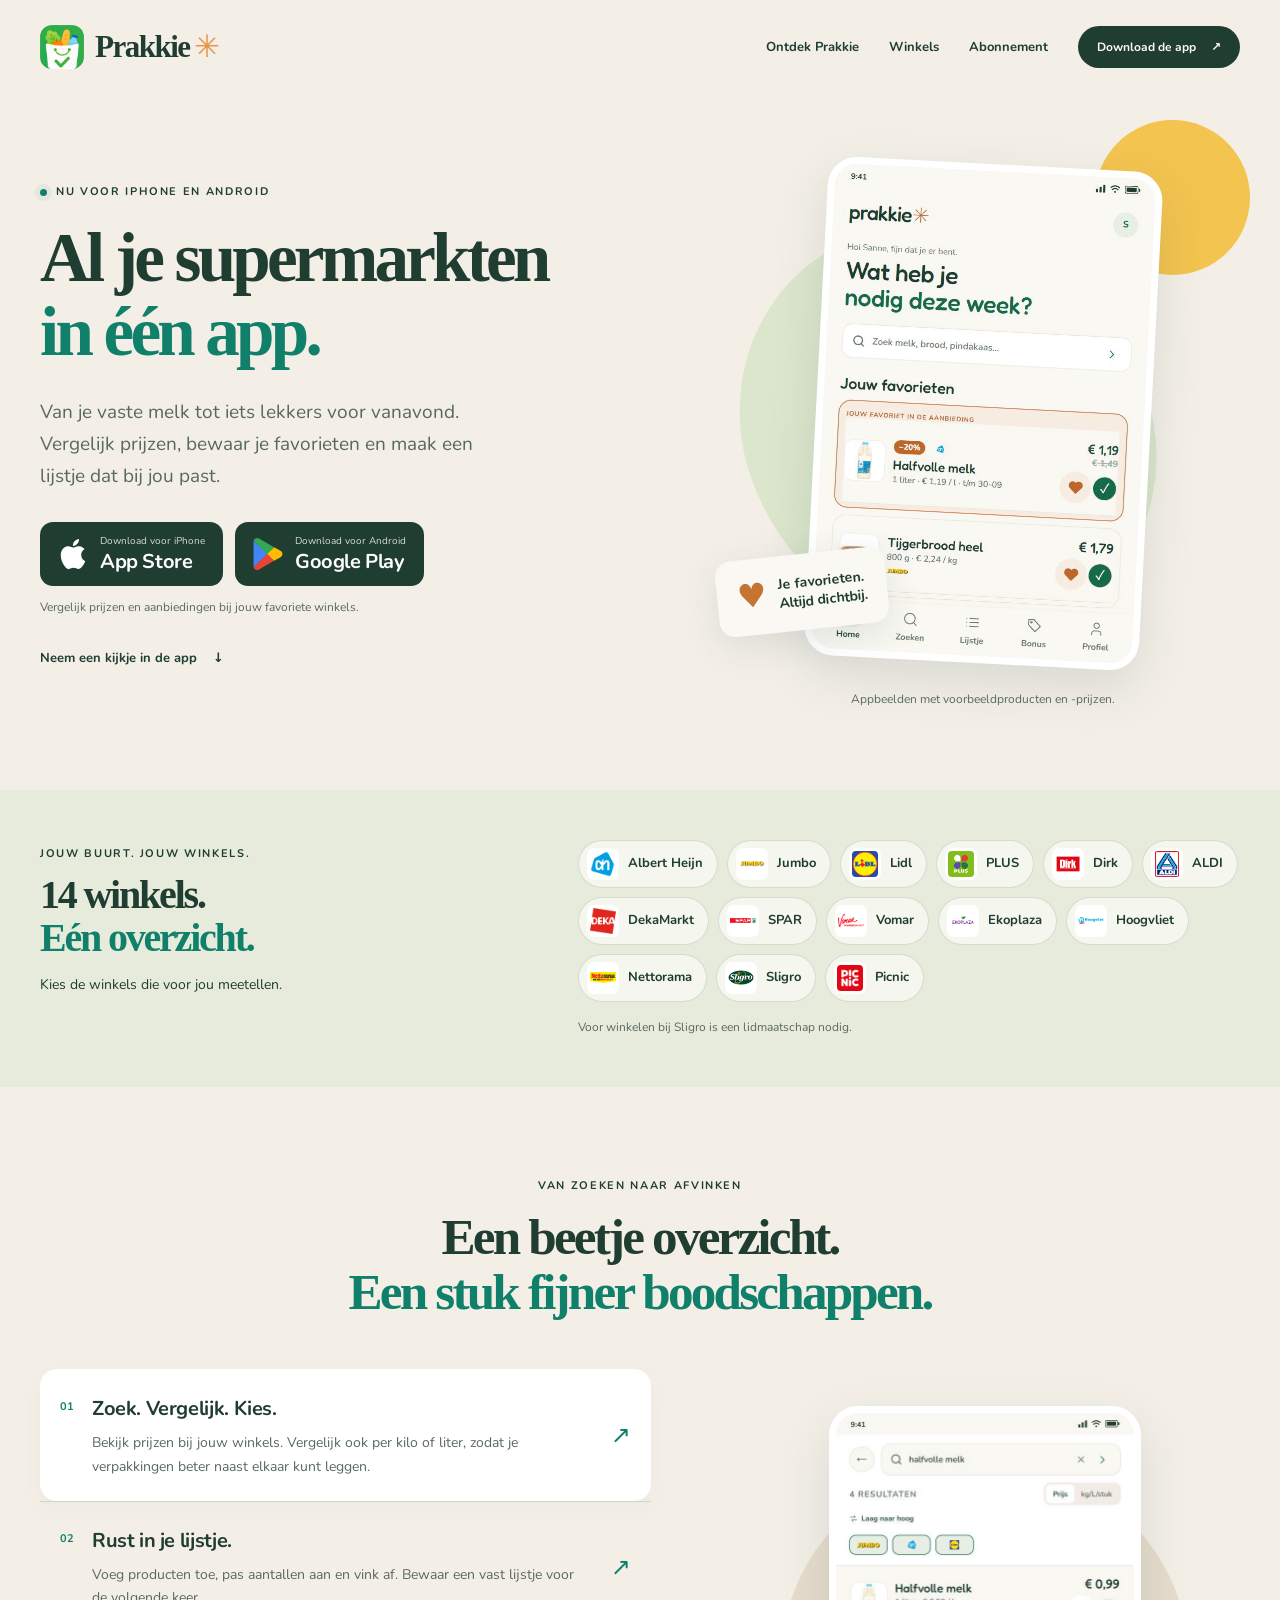
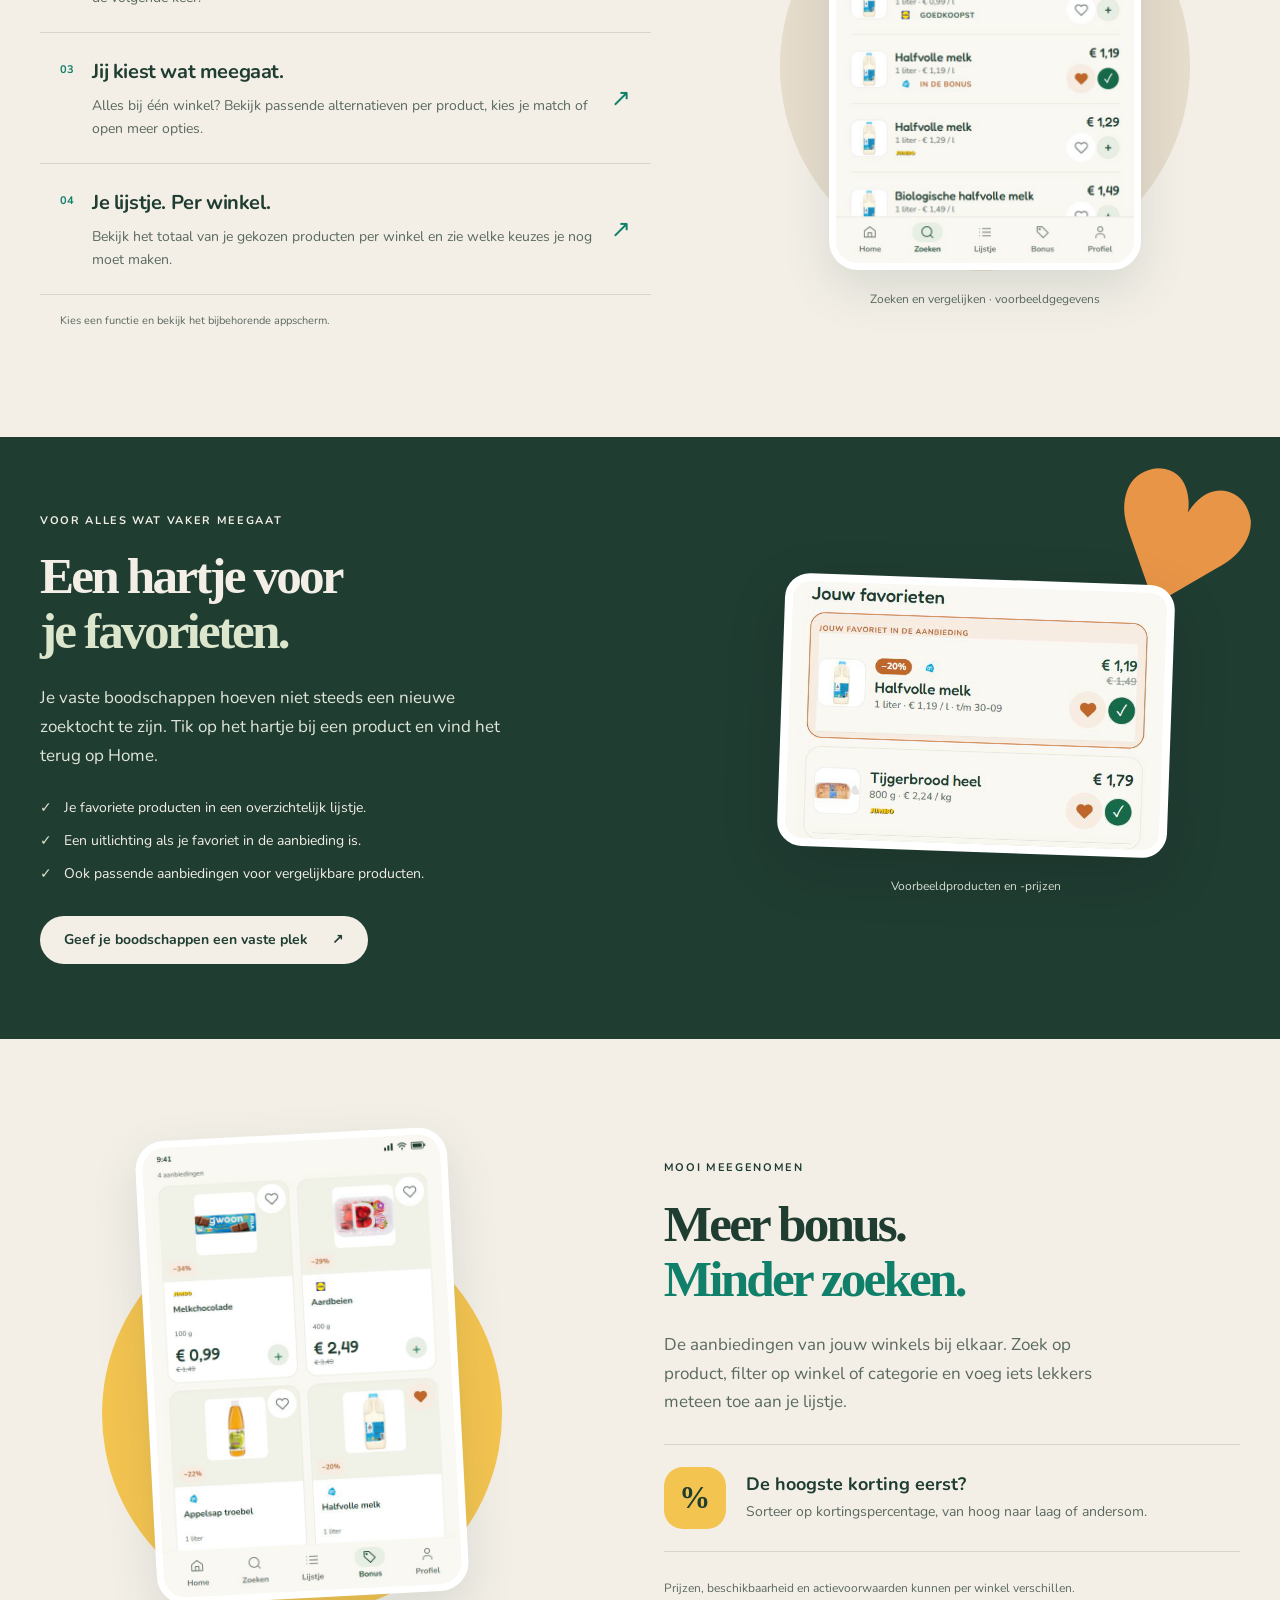
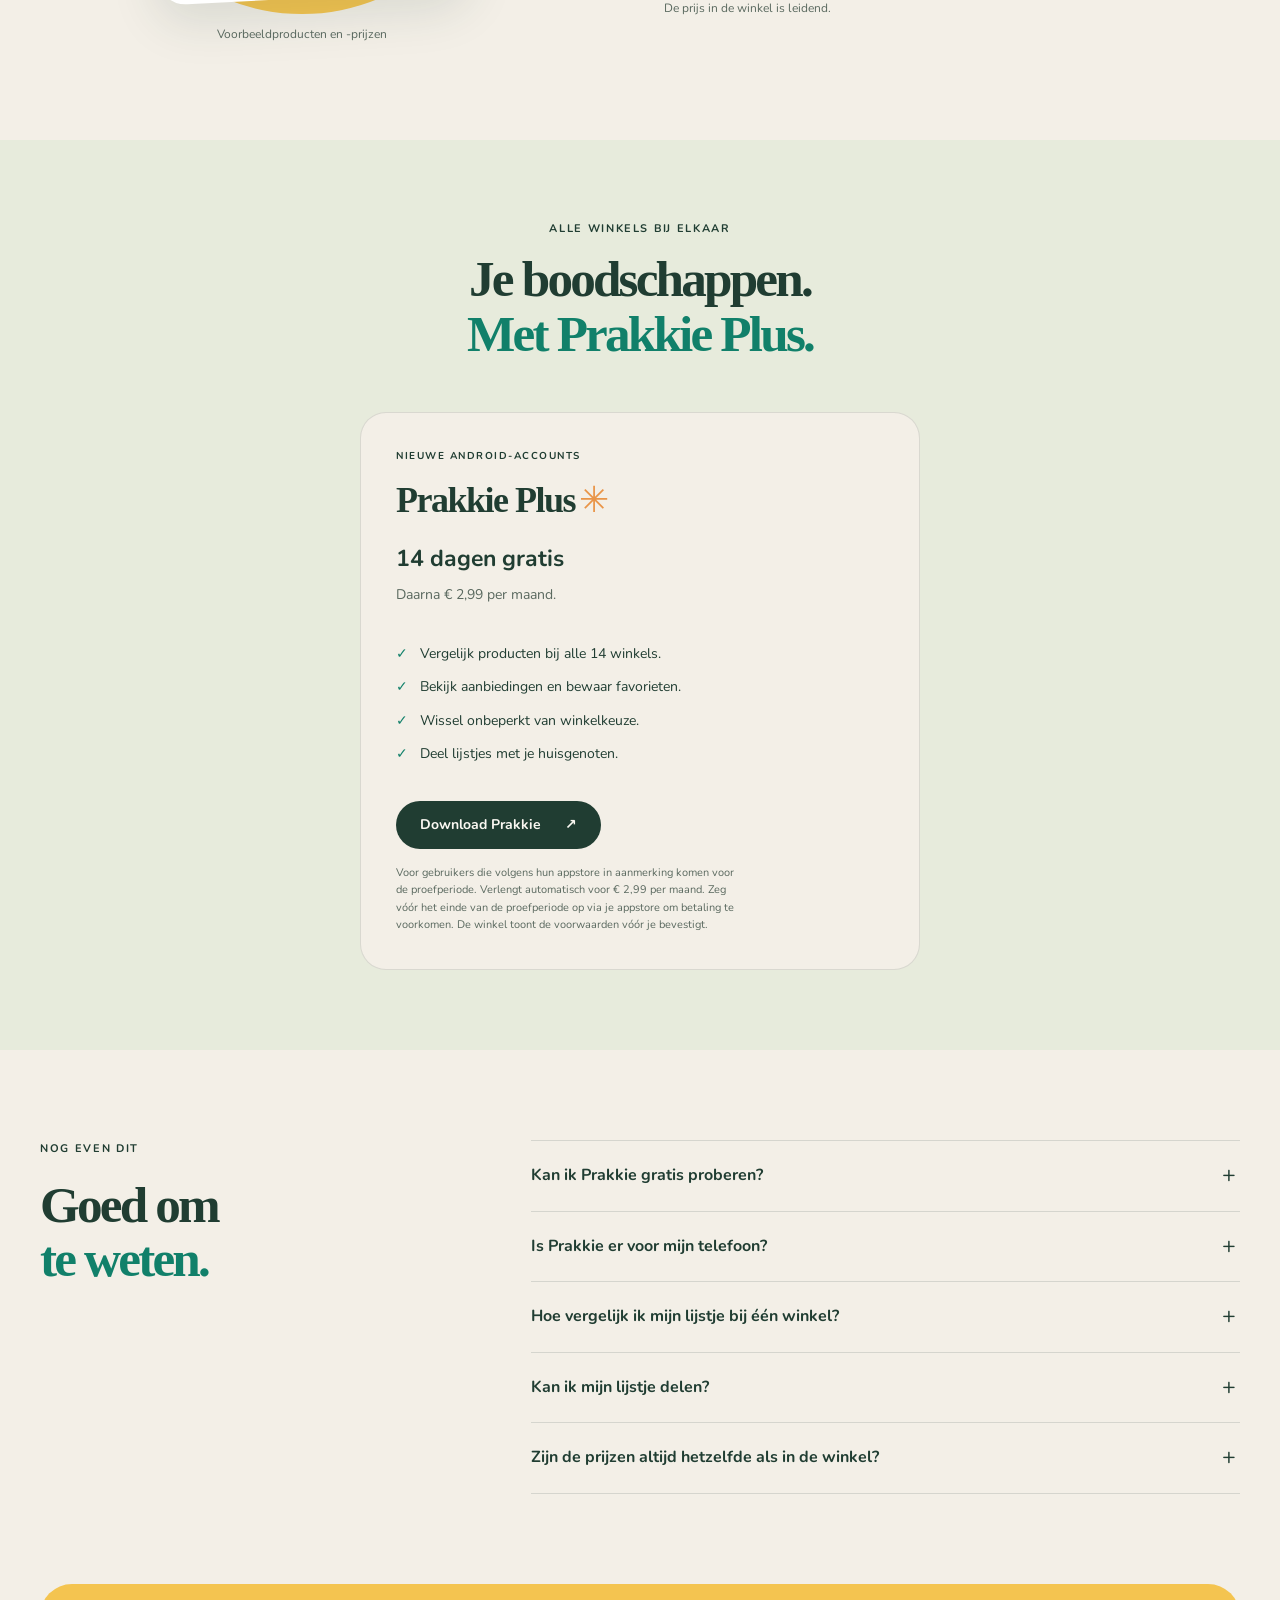
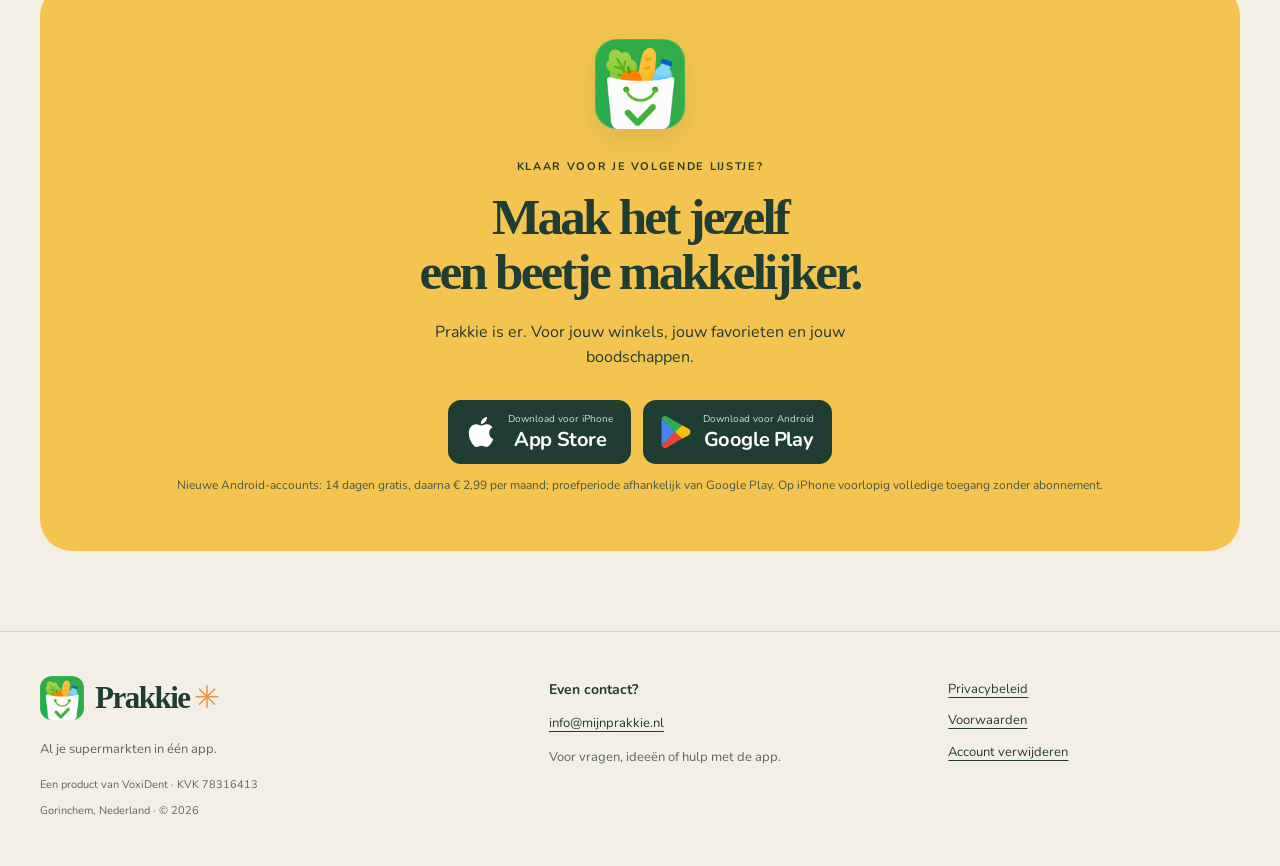
==== commit 91a0fabc: "Align pricing copy with paused Apple subscription launch" ====
--- a/index.html
+++ b/index.html
@@ -5,18 +5,18 @@
 <link rel="canonical" href="https://mijnprakkie.nl/"><link rel="icon" href="/assets/prakkie-icon.png" type="image/png"><link rel="apple-touch-icon" href="/assets/prakkie-icon.png">
 <meta name="theme-color" content="#f3efe7"><meta property="og:title" content="Prakkie — al je supermarkten in één app"><meta property="og:description" content="Je lijstje, je favorieten en de aanbiedingen van jouw winkels. Nu voor iPhone en Android."><meta property="og:url" content="https://mijnprakkie.nl/"><meta property="og:type" content="website"><meta property="og:locale" content="nl_NL"><meta property="og:image" content="https://mijnprakkie.nl/assets/prakkie-social.png"><meta property="og:image:width" content="1024"><meta property="og:image:height" content="500"><meta name="twitter:card" content="summary_large_image">
 <link rel="stylesheet" href="/styles.css?v=20260914-mobile"><script src="/site.js?v=20260914-mobile" defer></script>
-<script type="application/ld+json">{"@context": "https://schema.org", "@type": "SoftwareApplication", "name": "Prakkie", "operatingSystem": "iOS, Android", "applicationCategory": "ShoppingApplication", "url": "https://mijnprakkie.nl/", "downloadUrl": ["https://apps.apple.com/nl/app/prakkie/id6804312072", "https://play.google.com/store/apps/details?id=nl.mijnprakkie.app&hl=nl&gl=NL"], "image": "https://mijnprakkie.nl/assets/prakkie-icon.png", "description": "Vergelijk supermarktprijzen, maak boodschappenlijstjes en bewaar je favorieten.", "offers": {"@type": "Offer", "price": "0", "priceCurrency": "EUR", "description": "Gratis te downloaden, met optioneel Prakkie Plus-abonnement."}}</script>
+<script type="application/ld+json">{"@context": "https://schema.org", "@type": "SoftwareApplication", "name": "Prakkie", "operatingSystem": "iOS, Android", "applicationCategory": "ShoppingApplication", "url": "https://mijnprakkie.nl/", "downloadUrl": ["https://apps.apple.com/nl/app/prakkie/id6804312072", "https://play.google.com/store/apps/details?id=nl.mijnprakkie.app&hl=nl&gl=NL"], "image": "https://mijnprakkie.nl/assets/prakkie-icon.png", "description": "Vergelijk supermarktprijzen, maak boodschappenlijstjes en bewaar je favorieten.", "offers": {"@type": "Offer", "price": "0", "priceCurrency": "EUR", "description": "Gratis te downloaden. Abonnement voor nieuwe Android-accounts; iPhone voorlopig met volledige toegang zonder abonnement."}}</script>
 <script src="/stats.js?v=20260916" defer></script>
 </head><body><a class="skip" href="#inhoud">Naar de inhoud</a>
-<header class="header wrap"><a class="brand" href="/" aria-label="Prakkie — home"><img src="/assets/prakkie-icon.png" width="44" height="44" alt=""><span>Prakkie<span class="spark" aria-hidden="true">✳</span></span></a><nav aria-label="Hoofdnavigatie"><a href="#ontdek">Ontdek Prakkie</a><a href="#winkels">Winkels</a><a href="#plus">Gratis &amp; Plus</a><a class="button small" href="#download">Download de app <span aria-hidden="true">↗</span></a></nav></header>
+<header class="header wrap"><a class="brand" href="/" aria-label="Prakkie — home"><img src="/assets/prakkie-icon.png" width="44" height="44" alt=""><span>Prakkie<span class="spark" aria-hidden="true">✳</span></span></a><nav aria-label="Hoofdnavigatie"><a href="#ontdek">Ontdek Prakkie</a><a href="#winkels">Winkels</a><a href="#plus">Abonnement</a><a class="button small" href="#download">Download de app <span aria-hidden="true">↗</span></a></nav></header>
 <main id="inhoud">
-<section class="hero wrap"><div class="hero-copy"><p class="eyebrow"><span class="live-dot"></span>Nu voor iPhone en Android</p><h1>Al je supermarkten<br><em>in één app.</em></h1><p class="lead">Van je vaste melk tot iets lekkers voor vanavond. Vergelijk prijzen, bewaar je favorieten en maak een lijstje dat bij jou past.</p><div class="downloads"><a class="store-link" href="https://apps.apple.com/nl/app/prakkie/id6804312072" aria-label="Download Prakkie in de App Store"><img class="store-logo" src="/assets/apple.svg" width="30" height="32" alt="" aria-hidden="true"><span class="store-label"><small>Download voor iPhone</small><strong>App Store</strong></span></a><a class="store-link" href="https://play.google.com/store/apps/details?id=nl.mijnprakkie.app&amp;hl=nl&amp;gl=NL" aria-label="Download Prakkie op Google Play"><img class="store-logo" src="/assets/google-play.svg" width="30" height="32" alt="" aria-hidden="true"><span class="store-label"><small>Download voor Android</small><strong>Google Play</strong></span></a></div><p class="download-note">Begin gratis met 3 winkels. Meer keuze met Prakkie Plus.</p><a class="text-link" href="#ontdek">Neem een kijkje in de app <span aria-hidden="true">↓</span></a></div>
+<section class="hero wrap"><div class="hero-copy"><p class="eyebrow"><span class="live-dot"></span>Nu voor iPhone en Android</p><h1>Al je supermarkten<br><em>in één app.</em></h1><p class="lead">Van je vaste melk tot iets lekkers voor vanavond. Vergelijk prijzen, bewaar je favorieten en maak een lijstje dat bij jou past.</p><div class="downloads"><a class="store-link" href="https://apps.apple.com/nl/app/prakkie/id6804312072" aria-label="Download Prakkie in de App Store"><img class="store-logo" src="/assets/apple.svg" width="30" height="32" alt="" aria-hidden="true"><span class="store-label"><small>Download voor iPhone</small><strong>App Store</strong></span></a><a class="store-link" href="https://play.google.com/store/apps/details?id=nl.mijnprakkie.app&amp;hl=nl&amp;gl=NL" aria-label="Download Prakkie op Google Play"><img class="store-logo" src="/assets/google-play.svg" width="30" height="32" alt="" aria-hidden="true"><span class="store-label"><small>Download voor Android</small><strong>Google Play</strong></span></a></div><p class="download-note">Vergelijk prijzen en aanbiedingen bij jouw favoriete winkels.</p><a class="text-link" href="#ontdek">Neem een kijkje in de app <span aria-hidden="true">↓</span></a></div>
 <div class="hero-art"><div class="sun" aria-hidden="true"></div><div class="hero-blob" aria-hidden="true"></div><figure class="phone hero-phone"><img src="/assets/app-home.png" width="600" height="907" alt="Prakkie Home met favoriete producten, hartjes en een aanbieding voor halfvolle melk" fetchpriority="high"></figure><div class="floating-label"><span aria-hidden="true">♥</span> Je favorieten.<br>Altijd dichtbij.</div><p class="image-note">Appbeelden met voorbeeldproducten en -prijzen.</p></div></section>
 <section id="winkels" class="chains-section"><div class="wrap"><div class="chains-heading"><p class="eyebrow">Jouw buurt. Jouw winkels.</p><h2>14 winkels.<br><em>Eén overzicht.</em></h2><p>Kies de winkels die voor jou meetellen.</p></div><div class="chain-list"><span><img src="/assets/shops/ah.png" width="32" height="32" alt="" loading="lazy" decoding="async"><span>Albert Heijn</span></span><span><img src="/assets/shops/jumbo.png" width="32" height="32" alt="" loading="lazy" decoding="async"><span>Jumbo</span></span><span><img src="/assets/shops/lidl.png" width="32" height="32" alt="" loading="lazy" decoding="async"><span>Lidl</span></span><span><img src="/assets/shops/plus.png" width="32" height="32" alt="" loading="lazy" decoding="async"><span>PLUS</span></span><span><img src="/assets/shops/dirk.png" width="32" height="32" alt="" loading="lazy" decoding="async"><span>Dirk</span></span><span><img src="/assets/shops/aldi.png" width="32" height="32" alt="" loading="lazy" decoding="async"><span>ALDI</span></span><span><img src="/assets/shops/dekamarkt.png" width="32" height="32" alt="" loading="lazy" decoding="async"><span>DekaMarkt</span></span><span><img src="/assets/shops/spar.png" width="32" height="32" alt="" loading="lazy" decoding="async"><span>SPAR</span></span><span><img src="/assets/shops/vomar.png" width="32" height="32" alt="" loading="lazy" decoding="async"><span>Vomar</span></span><span><img src="/assets/shops/ekoplaza.png" width="32" height="32" alt="" loading="lazy" decoding="async"><span>Ekoplaza</span></span><span><img src="/assets/shops/hoogvliet.png" width="32" height="32" alt="" loading="lazy" decoding="async"><span>Hoogvliet</span></span><span><img src="/assets/shops/nettorama.png" width="32" height="32" alt="" loading="lazy" decoding="async"><span>Nettorama</span></span><span><img src="/assets/shops/sligro.png" width="32" height="32" alt="" loading="lazy" decoding="async"><span>Sligro</span></span><span><img src="/assets/shops/picnic.png" width="32" height="32" alt="" loading="lazy" decoding="async"><span>Picnic</span></span></div><p class="fineprint">Voor winkelen bij Sligro is een lidmaatschap nodig.</p></div></section>
 <section id="ontdek" class="showcase wrap"><div class="section-heading"><p class="eyebrow">Van zoeken naar afvinken</p><h2>Een beetje overzicht.<br><em>Een stuk fijner boodschappen.</em></h2></div><div class="showcase-grid"><div id="feature-options" class="feature-menu" aria-label="Bekijk de functies"><button class="feature-option active" aria-controls="feature-preview" data-screen="results" aria-pressed="true"><span class="number">01</span><span><strong>Zoek. Vergelijk. Kies.</strong><span>Bekijk prijzen bij jouw winkels. Vergelijk ook per kilo of liter, zodat je verpakkingen beter naast elkaar kunt leggen.</span></span><span class="option-arrow" aria-hidden="true">↗</span></button><button class="feature-option" aria-controls="feature-preview" data-screen="list" aria-pressed="false"><span class="number">02</span><span><strong>Rust in je lijstje.</strong><span>Voeg producten toe, pas aantallen aan en vink af. Bewaar een vast lijstje voor de volgende keer.</span></span><span class="option-arrow" aria-hidden="true">↗</span></button><button class="feature-option" aria-controls="feature-preview" data-screen="match" aria-pressed="false"><span class="number">03</span><span><strong>Jij kiest wat meegaat.</strong><span>Alles bij één winkel? Bekijk passende alternatieven per product, kies je match of open meer opties.</span></span><span class="option-arrow" aria-hidden="true">↗</span></button><button class="feature-option" aria-controls="feature-preview" data-screen="stores" aria-pressed="false"><span class="number">04</span><span><strong>Je lijstje. Per winkel.</strong><span>Bekijk het totaal van je gekozen producten per winkel en zie welke keuzes je nog moet maken.</span></span><span class="option-arrow" aria-hidden="true">↗</span></button><p class="showcase-hint">Kies een functie en bekijk het bijbehorende appscherm.</p></div><div id="feature-preview" class="showcase-art"><div class="showcase-disc" aria-hidden="true"></div><figure class="phone"><img id="feature-image" src="/assets/app-results.png" width="600" height="907" loading="lazy" alt="Zoekresultaten voor halfvolle melk bij verschillende winkels, met prijzen en hartjes"></figure><p id="feature-caption" class="image-note" aria-live="polite">Zoeken en vergelijken · voorbeeldgegevens</p><a class="text-link showcase-back" href="#feature-options">← Kies een andere functie</a></div></div></section>
 <section class="favorites-section"><div class="wrap favorites-grid"><div><p class="eyebrow">Voor alles wat vaker meegaat</p><h2>Een hartje voor<br><em>je favorieten.</em></h2><p class="lead">Je vaste boodschappen hoeven niet steeds een nieuwe zoektocht te zijn. Tik op het hartje bij een product en vind het terug op Home.</p><ul class="check-list"><li>Je favoriete producten in een overzichtelijk lijstje.</li><li>Een uitlichting als je favoriet in de aanbieding is.</li><li>Ook passende aanbiedingen voor vergelijkbare producten.</li></ul><a class="button light" href="#download">Geef je boodschappen een vaste plek <span aria-hidden="true">↗</span></a></div><div class="favorite-art"><span class="big-heart" aria-hidden="true">♥</span><div class="favorite-crop"><img src="/assets/app-home.png" width="600" height="907" loading="lazy" alt="Favorietenlijst met een uitgelichte aanbieding en hartjes bij bewaarde producten"></div><p class="image-note">Voorbeeldproducten en -prijzen</p></div></div></section>
 <section class="bonus-section wrap"><div class="bonus-art"><div class="bonus-sun" aria-hidden="true"></div><figure class="phone"><img src="/assets/app-bonus.png" width="600" height="907" loading="lazy" alt="Aanbiedingen met kortingspercentages, oude en nieuwe prijzen en knoppen om producten te bewaren"></figure><p class="image-note">Voorbeeldproducten en -prijzen</p></div><div class="bonus-copy"><p class="eyebrow">Mooi meegenomen</p><h2>Meer bonus.<br><em>Minder zoeken.</em></h2><p class="lead">De aanbiedingen van jouw winkels bij elkaar. Zoek op product, filter op winkel of categorie en voeg iets lekkers meteen toe aan je lijstje.</p><div class="bonus-detail"><span aria-hidden="true">%</span><div><h3>De hoogste korting eerst?</h3><p>Sorteer op kortingspercentage, van hoog naar laag of andersom.</p></div></div><p class="fineprint">Prijzen, beschikbaarheid en actievoorwaarden kunnen per winkel verschillen. De prijs in de winkel is leidend.</p></div></section>
-<section id="plus" class="plans-section"><div class="wrap"><div class="section-heading"><p class="eyebrow">Alle winkels bij elkaar</p><h2>Je boodschappen.<br><em>Met Prakkie Plus.</em></h2></div><div class="plans"><article class="plan plan-plus"><p class="eyebrow">Nieuwe accounts vanaf 18 september 2026</p><h3>Prakkie Plus<span class="spark" aria-hidden="true">✳</span></h3><p class="plan-price">14 dagen gratis</p><p>Daarna € 2,99 per maand.</p><ul class="check-list"><li>Vergelijk producten bij alle 14 winkels.</li><li>Bekijk aanbiedingen en bewaar favorieten.</li><li>Wissel onbeperkt van winkelkeuze.</li><li>Deel lijstjes met je huisgenoten.</li></ul><a class="button" href="#download">Download Prakkie <span aria-hidden="true">↗</span></a><p class="plan-note">Voor gebruikers die volgens hun appstore in aanmerking komen voor de proefperiode. Verlengt automatisch voor € 2,99 per maand. Zeg vóór het einde van de proefperiode op via je appstore om betaling te voorkomen. De winkel toont de voorwaarden vóór je bevestigt.</p></article></div></div></section>
-<section class="faq wrap"><div><p class="eyebrow">Nog even dit</p><h2>Goed om<br><em>te weten.</em></h2></div><div class="questions"><details><summary>Kan ik Prakkie gratis proberen?</summary><p>Nieuwe accounts vanaf 18 september 2026 gebruiken Prakkie Plus: 14 dagen gratis als je appstore je daarvoor in aanmerking laat komen, daarna € 2,99 per maand. Het abonnement verlengt automatisch en is opzegbaar via je appstore. Bestaande gratis accounts blijven gratis; bestaande Plus-gebruikers behouden Plus zonder betaling.</p></details><details><summary>Is Prakkie er voor mijn telefoon?</summary><p>Prakkie is beschikbaar voor iPhone via de <a href="https://apps.apple.com/nl/app/prakkie/id6804312072">App Store</a> en voor Android via <a href="https://play.google.com/store/apps/details?id=nl.mijnprakkie.app&amp;hl=nl&amp;gl=NL">Google Play</a>. In de store zie je of jouw toestel wordt ondersteund.</p></details><details><summary>Hoe vergelijk ik mijn lijstje bij één winkel?</summary><p>Open het winkeloverzicht vanuit je lijstje en kies een winkel. Bekijk per product de opties, kies wat je mee wilt nemen en vul zo je lijstje voor die winkel aan. Je ziet het totaal van je keuzes en wat er nog openstaat.</p></details><details><summary>Kan ik mijn lijstje delen?</summary><p>Met Prakkie Plus deel je een lijstje met een code. Je huisgenoot kan het gedeelde lijstje openen en samen met jou bijhouden. Je vindt de deelknoppen bij je lijstje.</p></details><details><summary>Zijn de prijzen altijd hetzelfde als in de winkel?</summary><p>Prijzen, verpakkingen, beschikbaarheid en aanbiedingen kunnen veranderen of per filiaal verschillen. Voor sommige acties is een klantenkaart nodig. Controleer daarom ook de actievoorwaarden; de prijs die de winkel rekent is leidend.</p></details></div></section>
-<section id="download" class="download-section wrap"><div class="download-card"><img src="/assets/prakkie-icon.png" width="90" height="90" loading="lazy" alt="Prakkie appicoon"><p class="eyebrow">Klaar voor je volgende lijstje?</p><h2>Maak het jezelf<br><em>een beetje makkelijker.</em></h2><p>Prakkie is er. Voor jouw winkels, jouw favorieten en jouw boodschappen.</p><div class="downloads"><a class="store-link" href="https://apps.apple.com/nl/app/prakkie/id6804312072" aria-label="Download Prakkie in de App Store"><img class="store-logo" src="/assets/apple.svg" width="30" height="32" alt="" aria-hidden="true"><span class="store-label"><small>Download voor iPhone</small><strong>App Store</strong></span></a><a class="store-link" href="https://play.google.com/store/apps/details?id=nl.mijnprakkie.app&amp;hl=nl&amp;gl=NL" aria-label="Download Prakkie op Google Play"><img class="store-logo" src="/assets/google-play.svg" width="30" height="32" alt="" aria-hidden="true"><span class="store-label"><small>Download voor Android</small><strong>Google Play</strong></span></a></div><p class="download-note">Nieuwe accounts vanaf 18 september: 14 dagen gratis, daarna € 2,99 per maand. Proefperiode afhankelijk van je appstore.</p></div></section>
+<section id="plus" class="plans-section"><div class="wrap"><div class="section-heading"><p class="eyebrow">Alle winkels bij elkaar</p><h2>Je boodschappen.<br><em>Met Prakkie Plus.</em></h2></div><div class="plans"><article class="plan plan-plus"><p class="eyebrow">Nieuwe Android-accounts</p><h3>Prakkie Plus<span class="spark" aria-hidden="true">✳</span></h3><p class="plan-price">14 dagen gratis</p><p>Daarna € 2,99 per maand.</p><ul class="check-list"><li>Vergelijk producten bij alle 14 winkels.</li><li>Bekijk aanbiedingen en bewaar favorieten.</li><li>Wissel onbeperkt van winkelkeuze.</li><li>Deel lijstjes met je huisgenoten.</li></ul><a class="button" href="#download">Download Prakkie <span aria-hidden="true">↗</span></a><p class="plan-note">Voor gebruikers die volgens hun appstore in aanmerking komen voor de proefperiode. Verlengt automatisch voor € 2,99 per maand. Zeg vóór het einde van de proefperiode op via je appstore om betaling te voorkomen. De winkel toont de voorwaarden vóór je bevestigt.</p></article></div></div></section>
+<section class="faq wrap"><div><p class="eyebrow">Nog even dit</p><h2>Goed om<br><em>te weten.</em></h2></div><div class="questions"><details><summary>Kan ik Prakkie gratis proberen?</summary><p>Nieuwe Android-accounts kunnen Prakkie 14 dagen gratis proberen als Google Play hen daarvoor in aanmerking laat komen, daarna € 2,99 per maand. Het abonnement verlengt automatisch en is opzegbaar via Google Play. Nieuwe iPhone-accounts hebben voorlopig volledige toegang zonder abonnement. De overgang op iPhone volgt zodra de nieuwe appversie en abonnementen beschikbaar zijn.</p></details><details><summary>Is Prakkie er voor mijn telefoon?</summary><p>Prakkie is beschikbaar voor iPhone via de <a href="https://apps.apple.com/nl/app/prakkie/id6804312072">App Store</a> en voor Android via <a href="https://play.google.com/store/apps/details?id=nl.mijnprakkie.app&amp;hl=nl&amp;gl=NL">Google Play</a>. In de store zie je of jouw toestel wordt ondersteund.</p></details><details><summary>Hoe vergelijk ik mijn lijstje bij één winkel?</summary><p>Open het winkeloverzicht vanuit je lijstje en kies een winkel. Bekijk per product de opties, kies wat je mee wilt nemen en vul zo je lijstje voor die winkel aan. Je ziet het totaal van je keuzes en wat er nog openstaat.</p></details><details><summary>Kan ik mijn lijstje delen?</summary><p>Met Prakkie Plus deel je een lijstje met een code. Je huisgenoot kan het gedeelde lijstje openen en samen met jou bijhouden. Je vindt de deelknoppen bij je lijstje.</p></details><details><summary>Zijn de prijzen altijd hetzelfde als in de winkel?</summary><p>Prijzen, verpakkingen, beschikbaarheid en aanbiedingen kunnen veranderen of per filiaal verschillen. Voor sommige acties is een klantenkaart nodig. Controleer daarom ook de actievoorwaarden; de prijs die de winkel rekent is leidend.</p></details></div></section>
+<section id="download" class="download-section wrap"><div class="download-card"><img src="/assets/prakkie-icon.png" width="90" height="90" loading="lazy" alt="Prakkie appicoon"><p class="eyebrow">Klaar voor je volgende lijstje?</p><h2>Maak het jezelf<br><em>een beetje makkelijker.</em></h2><p>Prakkie is er. Voor jouw winkels, jouw favorieten en jouw boodschappen.</p><div class="downloads"><a class="store-link" href="https://apps.apple.com/nl/app/prakkie/id6804312072" aria-label="Download Prakkie in de App Store"><img class="store-logo" src="/assets/apple.svg" width="30" height="32" alt="" aria-hidden="true"><span class="store-label"><small>Download voor iPhone</small><strong>App Store</strong></span></a><a class="store-link" href="https://play.google.com/store/apps/details?id=nl.mijnprakkie.app&amp;hl=nl&amp;gl=NL" aria-label="Download Prakkie op Google Play"><img class="store-logo" src="/assets/google-play.svg" width="30" height="32" alt="" aria-hidden="true"><span class="store-label"><small>Download voor Android</small><strong>Google Play</strong></span></a></div><p class="download-note">Nieuwe Android-accounts: 14 dagen gratis, daarna € 2,99 per maand; proefperiode afhankelijk van Google Play. Op iPhone voorlopig volledige toegang zonder abonnement.</p></div></section>
 </main><footer class="footer"><div class="wrap footer-grid"><div><a class="brand" href="/" aria-label="Prakkie — home"><img src="/assets/prakkie-icon.png" width="44" height="44" alt=""><span>Prakkie<span class="spark" aria-hidden="true">✳</span></span></a><p>Al je supermarkten in één app.</p><small>Een product van VoxiDent · KVK 78316413<br>Gorinchem, Nederland · © 2026</small></div><div><h3>Even contact?</h3><a href="mailto:info@mijnprakkie.nl">info@mijnprakkie.nl</a><p>Voor vragen, ideeën of hulp met de app.</p></div><nav aria-label="Meer informatie"><a href="/privacy.html">Privacybeleid</a><a href="/voorwaarden.html">Voorwaarden</a><a href="/account-verwijderen.html">Account verwijderen</a></nav></div></footer></body></html>
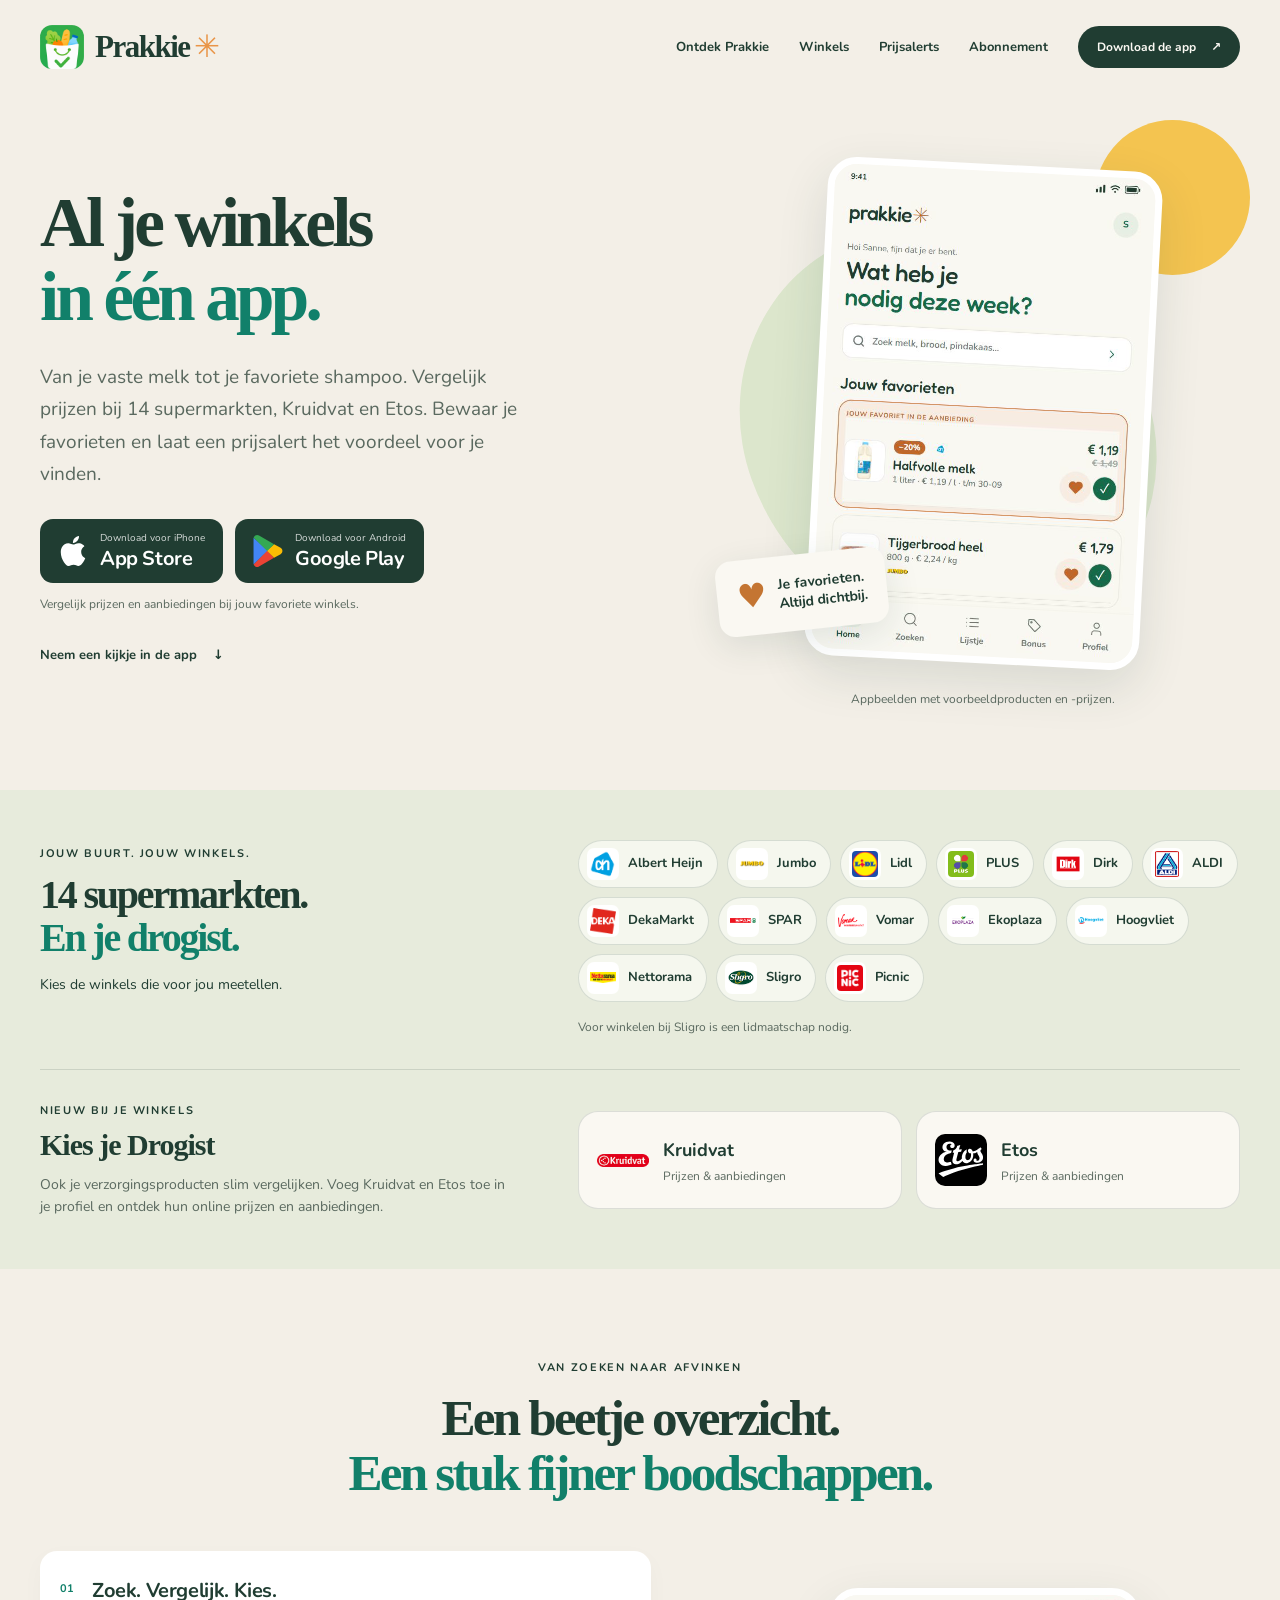
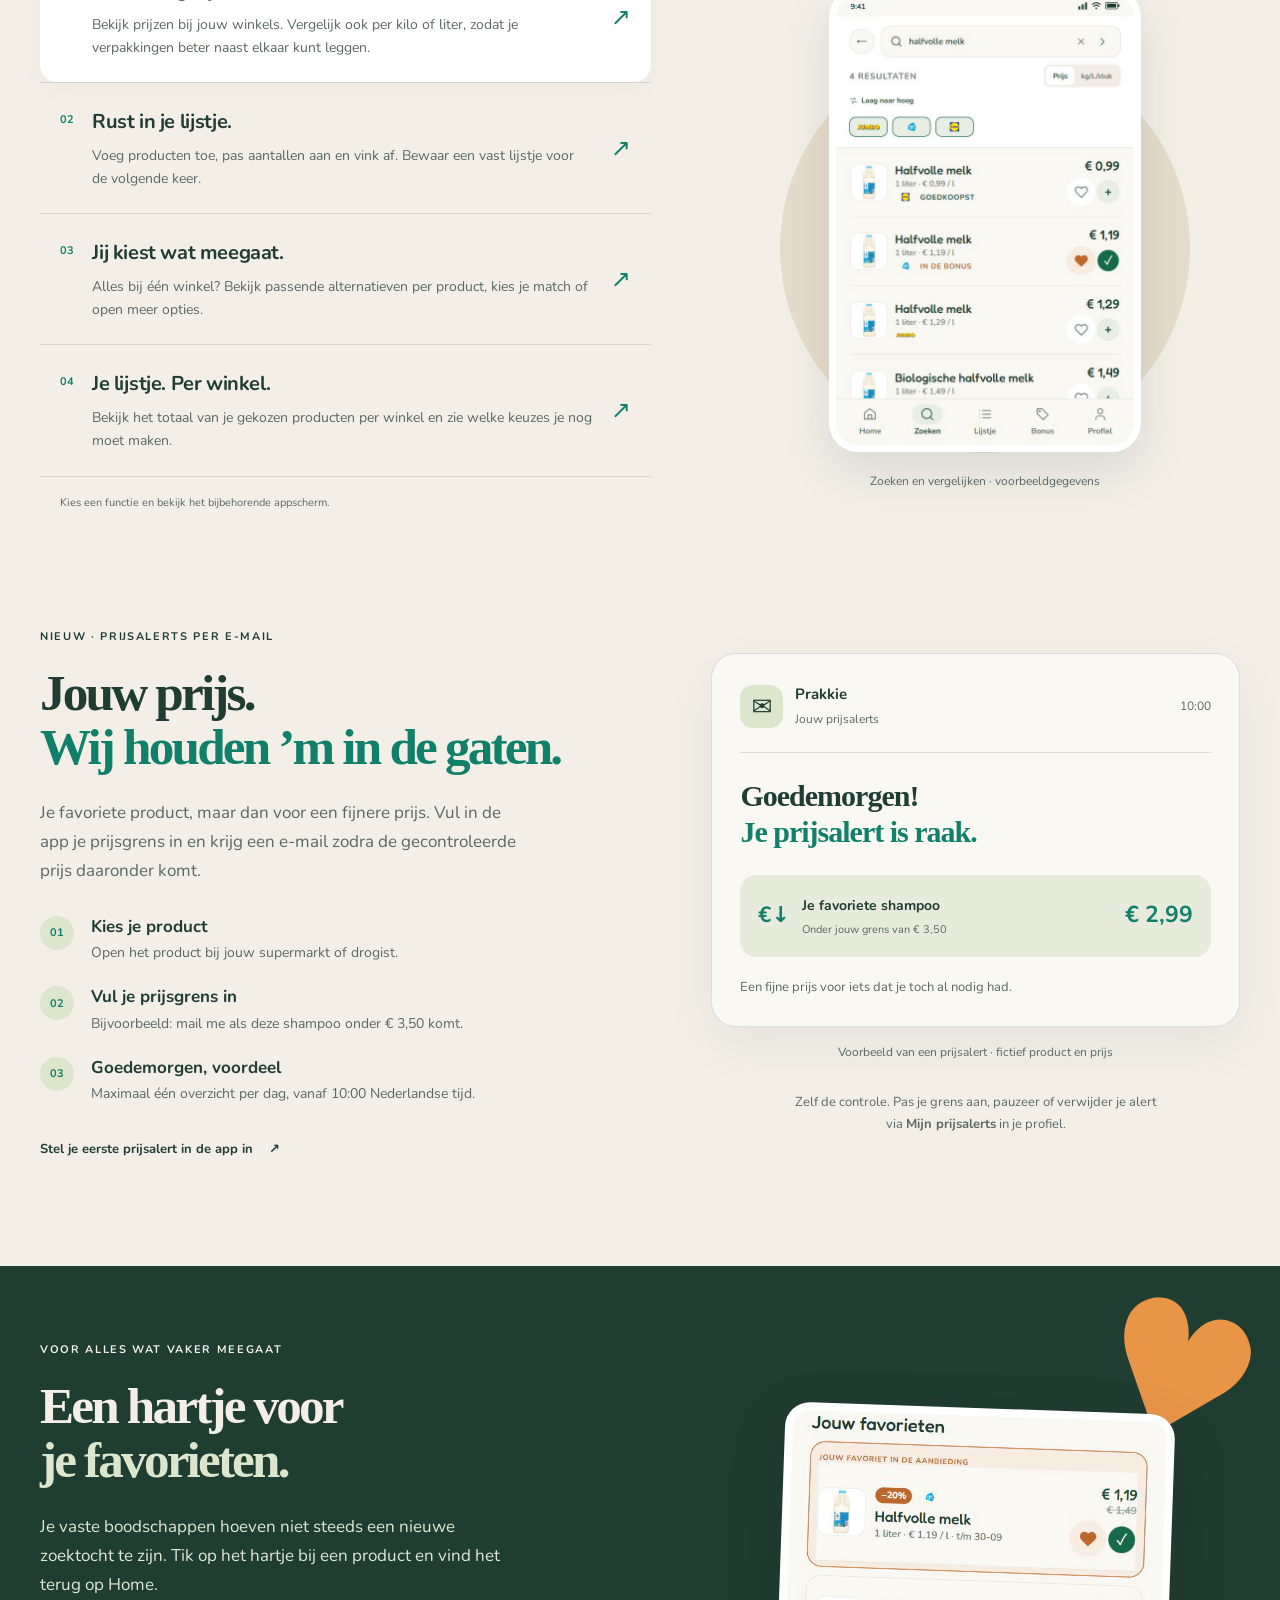
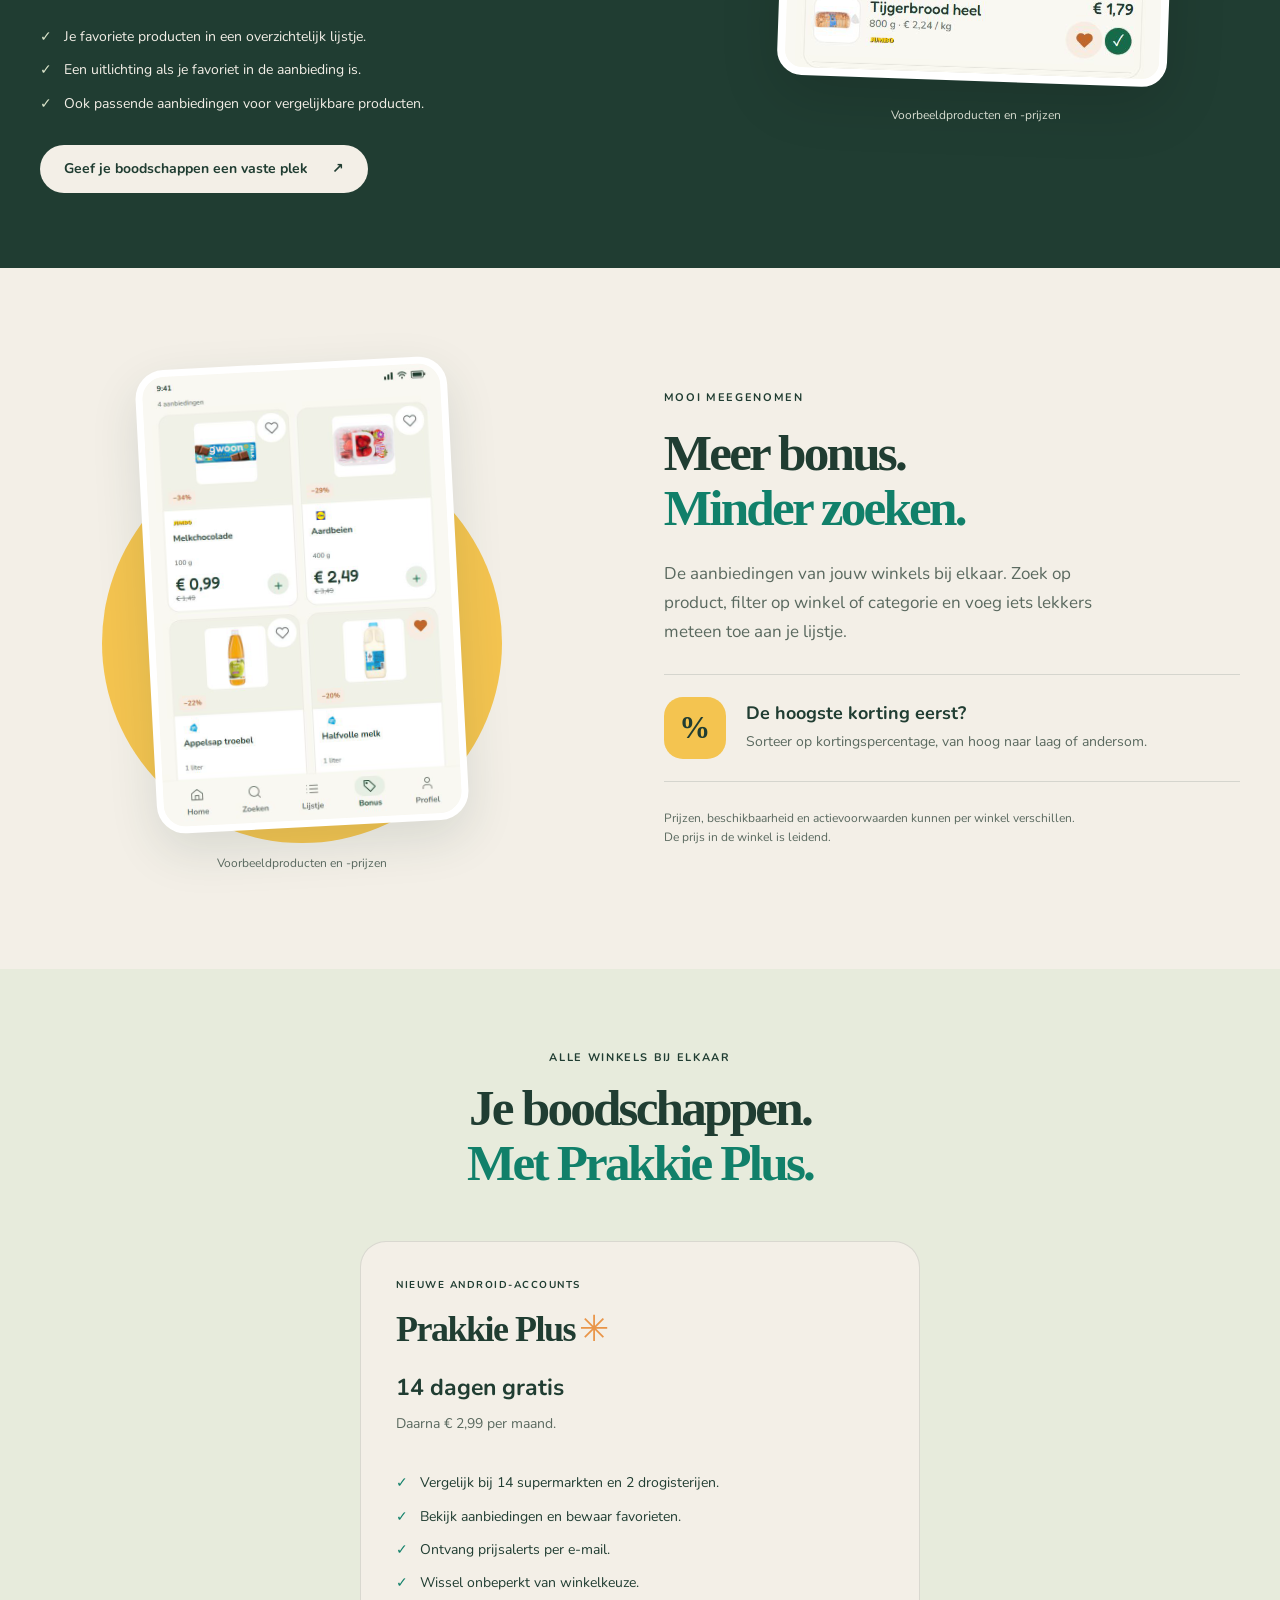
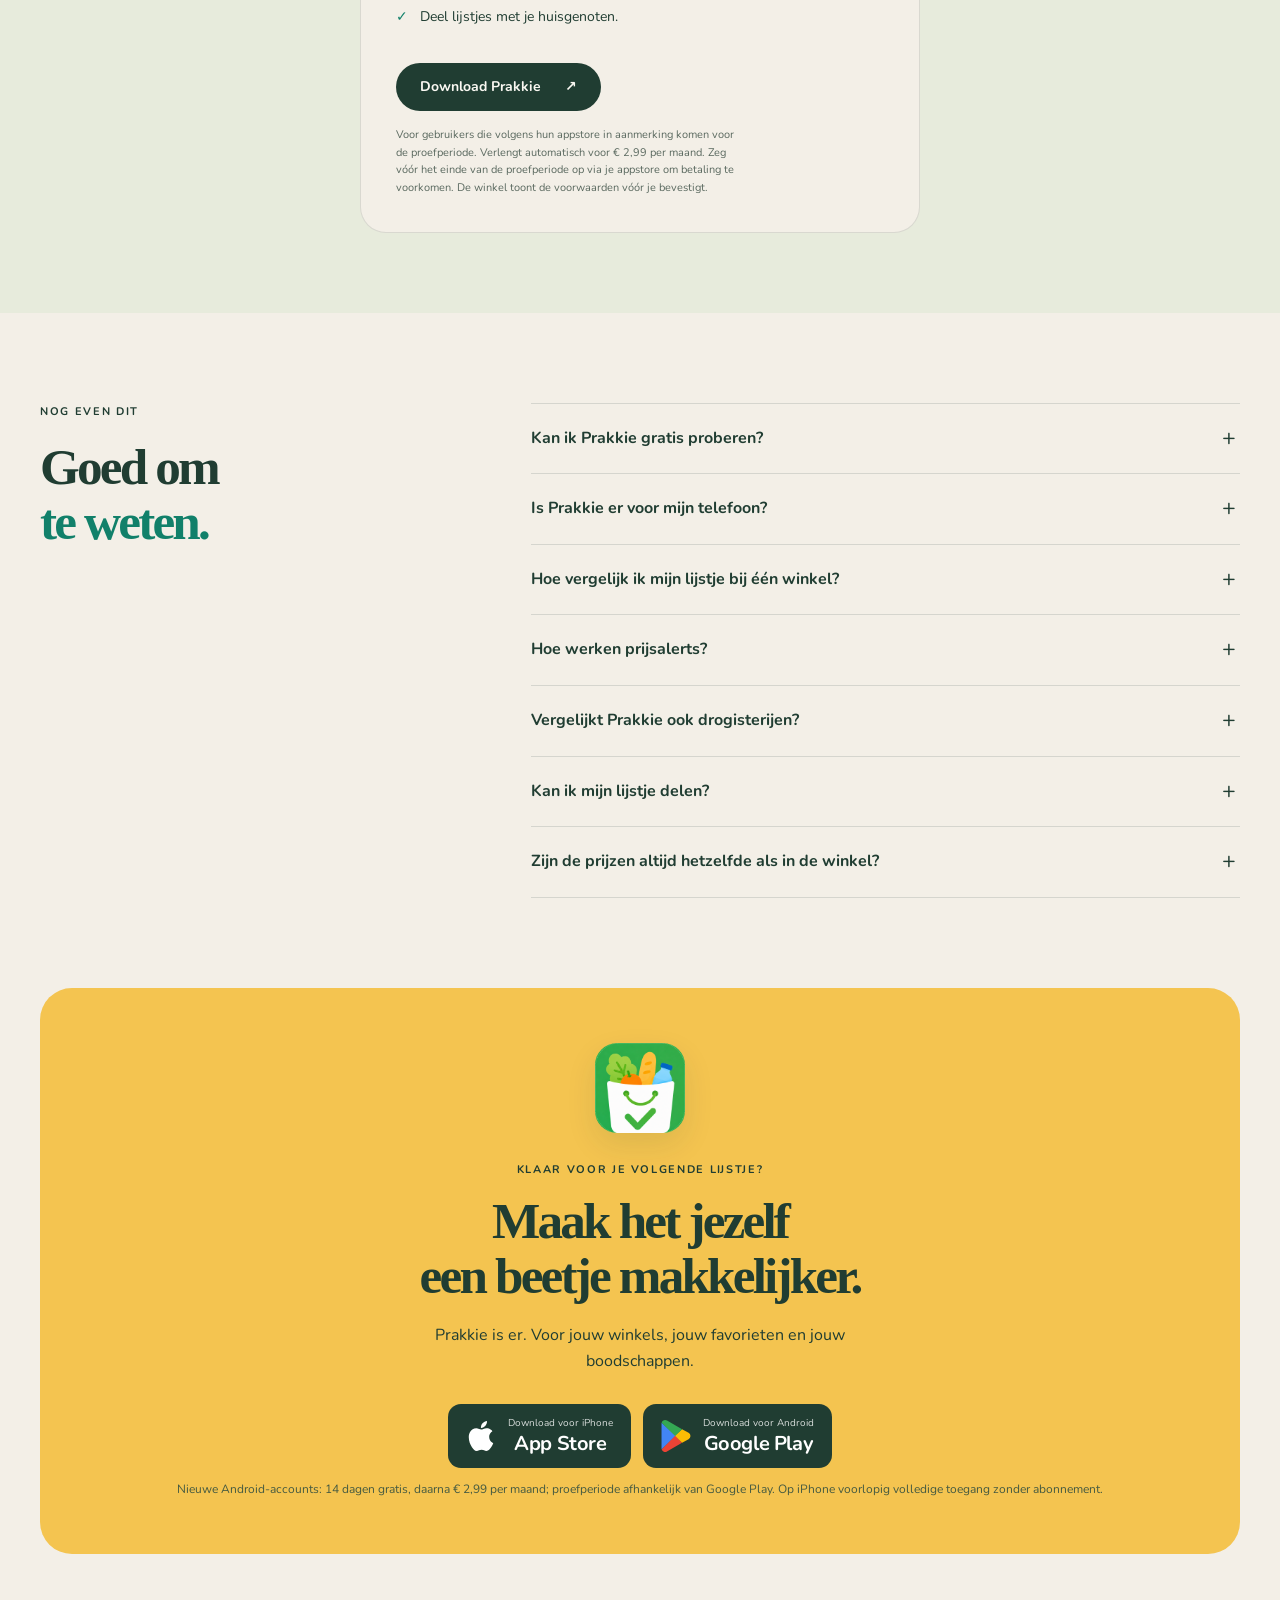
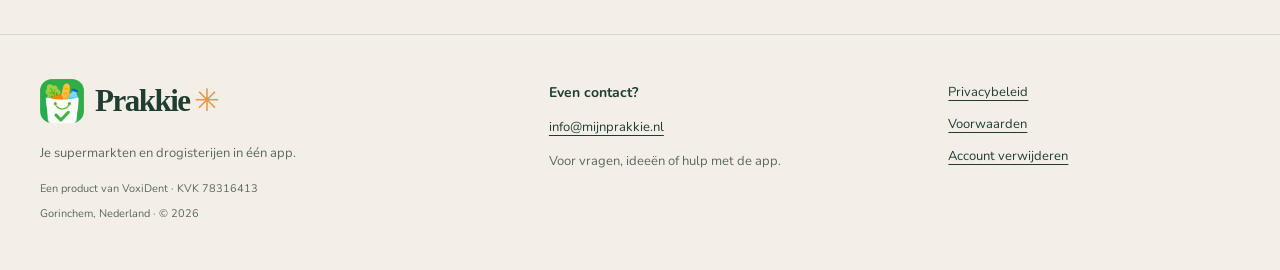
==== commit 08c09d40: "Add drugstores and email price alerts to website" ====
--- a/index.html
+++ b/index.html
@@ -1,22 +1,27 @@
 <!doctype html>
 <html lang="nl"><head><meta charset="utf-8"><meta name="viewport" content="width=device-width,initial-scale=1">
-<title>Prakkie — al je supermarkten in één app</title>
-<meta name="description" content="Vergelijk je boodschappen bij 14 winkels. Maak je lijstje, bewaar favorieten en bekijk aanbiedingen. Download Prakkie voor iPhone en Android.">
+<title>Prakkie — je supermarkten en drogisterijen in één app</title>
+<meta name="description" content="Vergelijk prijzen en aanbiedingen bij 14 supermarkten, Kruidvat en Etos. Maak je lijstje, bewaar favorieten en ontvang prijsalerts per e-mail.">
 <link rel="canonical" href="https://mijnprakkie.nl/"><link rel="icon" href="/assets/prakkie-icon.png" type="image/png"><link rel="apple-touch-icon" href="/assets/prakkie-icon.png">
-<meta name="theme-color" content="#f3efe7"><meta property="og:title" content="Prakkie — al je supermarkten in één app"><meta property="og:description" content="Je lijstje, je favorieten en de aanbiedingen van jouw winkels. Nu voor iPhone en Android."><meta property="og:url" content="https://mijnprakkie.nl/"><meta property="og:type" content="website"><meta property="og:locale" content="nl_NL"><meta property="og:image" content="https://mijnprakkie.nl/assets/prakkie-social.png"><meta property="og:image:width" content="1024"><meta property="og:image:height" content="500"><meta name="twitter:card" content="summary_large_image">
-<link rel="stylesheet" href="/styles.css?v=20260914-mobile"><script src="/site.js?v=20260914-mobile" defer></script>
-<script type="application/ld+json">{"@context": "https://schema.org", "@type": "SoftwareApplication", "name": "Prakkie", "operatingSystem": "iOS, Android", "applicationCategory": "ShoppingApplication", "url": "https://mijnprakkie.nl/", "downloadUrl": ["https://apps.apple.com/nl/app/prakkie/id6804312072", "https://play.google.com/store/apps/details?id=nl.mijnprakkie.app&hl=nl&gl=NL"], "image": "https://mijnprakkie.nl/assets/prakkie-icon.png", "description": "Vergelijk supermarktprijzen, maak boodschappenlijstjes en bewaar je favorieten.", "offers": {"@type": "Offer", "price": "0", "priceCurrency": "EUR", "description": "Gratis te downloaden. Abonnement voor nieuwe Android-accounts; iPhone voorlopig met volledige toegang zonder abonnement."}}</script>
+<meta name="theme-color" content="#f3efe7"><meta property="og:title" content="Prakkie — je supermarkten en drogisterijen in één app"><meta property="og:description" content="14 supermarkten, Kruidvat en Etos. Vergelijk prijzen en aanbiedingen en krijg een e-mail zodra je product onder jouw prijsgrens komt."><meta property="og:url" content="https://mijnprakkie.nl/"><meta property="og:type" content="website"><meta property="og:locale" content="nl_NL"><meta property="og:image" content="https://mijnprakkie.nl/assets/prakkie-social.png"><meta property="og:image:width" content="1024"><meta property="og:image:height" content="500"><meta name="twitter:card" content="summary_large_image">
+<link rel="stylesheet" href="/styles.css?v=20260918-features"><script src="/site.js?v=20260914-mobile" defer></script>
+<script type="application/ld+json">{"@context": "https://schema.org", "@type": "SoftwareApplication", "name": "Prakkie", "operatingSystem": "iOS, Android", "applicationCategory": "ShoppingApplication", "url": "https://mijnprakkie.nl/", "downloadUrl": ["https://apps.apple.com/nl/app/prakkie/id6804312072", "https://play.google.com/store/apps/details?id=nl.mijnprakkie.app&hl=nl&gl=NL"], "image": "https://mijnprakkie.nl/assets/prakkie-icon.png", "description": "Vergelijk prijzen bij 14 supermarkten en 2 drogisterijen, maak boodschappenlijstjes en ontvang prijsalerts per e-mail.", "offers": {"@type": "Offer", "price": "0", "priceCurrency": "EUR", "description": "Gratis te downloaden. Abonnement voor nieuwe Android-accounts; iPhone voorlopig met volledige toegang zonder abonnement."}}</script>
 <script src="/stats.js?v=20260916" defer></script>
 </head><body><a class="skip" href="#inhoud">Naar de inhoud</a>
-<header class="header wrap"><a class="brand" href="/" aria-label="Prakkie — home"><img src="/assets/prakkie-icon.png" width="44" height="44" alt=""><span>Prakkie<span class="spark" aria-hidden="true">✳</span></span></a><nav aria-label="Hoofdnavigatie"><a href="#ontdek">Ontdek Prakkie</a><a href="#winkels">Winkels</a><a href="#plus">Abonnement</a><a class="button small" href="#download">Download de app <span aria-hidden="true">↗</span></a></nav></header>
+<header class="header wrap"><a class="brand" href="/" aria-label="Prakkie — home"><img src="/assets/prakkie-icon.png" width="44" height="44" alt=""><span>Prakkie<span class="spark" aria-hidden="true">✳</span></span></a><nav aria-label="Hoofdnavigatie"><a href="#ontdek">Ontdek Prakkie</a><a href="#winkels">Winkels</a><a href="#prijsalerts">Prijsalerts</a><a href="#plus">Abonnement</a><a class="button small" href="#download">Download de app <span aria-hidden="true">↗</span></a></nav></header>
 <main id="inhoud">
-<section class="hero wrap"><div class="hero-copy"><p class="eyebrow"><span class="live-dot"></span>Nu voor iPhone en Android</p><h1>Al je supermarkten<br><em>in één app.</em></h1><p class="lead">Van je vaste melk tot iets lekkers voor vanavond. Vergelijk prijzen, bewaar je favorieten en maak een lijstje dat bij jou past.</p><div class="downloads"><a class="store-link" href="https://apps.apple.com/nl/app/prakkie/id6804312072" aria-label="Download Prakkie in de App Store"><img class="store-logo" src="/assets/apple.svg" width="30" height="32" alt="" aria-hidden="true"><span class="store-label"><small>Download voor iPhone</small><strong>App Store</strong></span></a><a class="store-link" href="https://play.google.com/store/apps/details?id=nl.mijnprakkie.app&amp;hl=nl&amp;gl=NL" aria-label="Download Prakkie op Google Play"><img class="store-logo" src="/assets/google-play.svg" width="30" height="32" alt="" aria-hidden="true"><span class="store-label"><small>Download voor Android</small><strong>Google Play</strong></span></a></div><p class="download-note">Vergelijk prijzen en aanbiedingen bij jouw favoriete winkels.</p><a class="text-link" href="#ontdek">Neem een kijkje in de app <span aria-hidden="true">↓</span></a></div>
+<section class="hero wrap"><div class="hero-copy"><h1>Al je winkels<br><em>in één app.</em></h1><p class="lead">Van je vaste melk tot je favoriete shampoo. Vergelijk prijzen bij 14 supermarkten, Kruidvat en Etos. Bewaar je favorieten en laat een prijsalert het voordeel voor je vinden.</p><div class="downloads"><a class="store-link" href="https://apps.apple.com/nl/app/prakkie/id6804312072" aria-label="Download Prakkie in de App Store"><img class="store-logo" src="/assets/apple.svg" width="30" height="32" alt="" aria-hidden="true"><span class="store-label"><small>Download voor iPhone</small><strong>App Store</strong></span></a><a class="store-link" href="https://play.google.com/store/apps/details?id=nl.mijnprakkie.app&amp;hl=nl&amp;gl=NL" aria-label="Download Prakkie op Google Play"><img class="store-logo" src="/assets/google-play.svg" width="30" height="32" alt="" aria-hidden="true"><span class="store-label"><small>Download voor Android</small><strong>Google Play</strong></span></a></div><p class="download-note">Vergelijk prijzen en aanbiedingen bij jouw favoriete winkels.</p><a class="text-link" href="#ontdek">Neem een kijkje in de app <span aria-hidden="true">↓</span></a></div>
 <div class="hero-art"><div class="sun" aria-hidden="true"></div><div class="hero-blob" aria-hidden="true"></div><figure class="phone hero-phone"><img src="/assets/app-home.png" width="600" height="907" alt="Prakkie Home met favoriete producten, hartjes en een aanbieding voor halfvolle melk" fetchpriority="high"></figure><div class="floating-label"><span aria-hidden="true">♥</span> Je favorieten.<br>Altijd dichtbij.</div><p class="image-note">Appbeelden met voorbeeldproducten en -prijzen.</p></div></section>
-<section id="winkels" class="chains-section"><div class="wrap"><div class="chains-heading"><p class="eyebrow">Jouw buurt. Jouw winkels.</p><h2>14 winkels.<br><em>Eén overzicht.</em></h2><p>Kies de winkels die voor jou meetellen.</p></div><div class="chain-list"><span><img src="/assets/shops/ah.png" width="32" height="32" alt="" loading="lazy" decoding="async"><span>Albert Heijn</span></span><span><img src="/assets/shops/jumbo.png" width="32" height="32" alt="" loading="lazy" decoding="async"><span>Jumbo</span></span><span><img src="/assets/shops/lidl.png" width="32" height="32" alt="" loading="lazy" decoding="async"><span>Lidl</span></span><span><img src="/assets/shops/plus.png" width="32" height="32" alt="" loading="lazy" decoding="async"><span>PLUS</span></span><span><img src="/assets/shops/dirk.png" width="32" height="32" alt="" loading="lazy" decoding="async"><span>Dirk</span></span><span><img src="/assets/shops/aldi.png" width="32" height="32" alt="" loading="lazy" decoding="async"><span>ALDI</span></span><span><img src="/assets/shops/dekamarkt.png" width="32" height="32" alt="" loading="lazy" decoding="async"><span>DekaMarkt</span></span><span><img src="/assets/shops/spar.png" width="32" height="32" alt="" loading="lazy" decoding="async"><span>SPAR</span></span><span><img src="/assets/shops/vomar.png" width="32" height="32" alt="" loading="lazy" decoding="async"><span>Vomar</span></span><span><img src="/assets/shops/ekoplaza.png" width="32" height="32" alt="" loading="lazy" decoding="async"><span>Ekoplaza</span></span><span><img src="/assets/shops/hoogvliet.png" width="32" height="32" alt="" loading="lazy" decoding="async"><span>Hoogvliet</span></span><span><img src="/assets/shops/nettorama.png" width="32" height="32" alt="" loading="lazy" decoding="async"><span>Nettorama</span></span><span><img src="/assets/shops/sligro.png" width="32" height="32" alt="" loading="lazy" decoding="async"><span>Sligro</span></span><span><img src="/assets/shops/picnic.png" width="32" height="32" alt="" loading="lazy" decoding="async"><span>Picnic</span></span></div><p class="fineprint">Voor winkelen bij Sligro is een lidmaatschap nodig.</p></div></section>
+<section id="winkels" class="chains-section"><div class="wrap"><div class="chains-heading"><p class="eyebrow">Jouw buurt. Jouw winkels.</p><h2>14 supermarkten.<br><em>En je drogist.</em></h2><p>Kies de winkels die voor jou meetellen.</p></div><div class="chain-list"><span><img src="/assets/shops/ah.png" width="32" height="32" alt="" loading="lazy" decoding="async"><span>Albert Heijn</span></span><span><img src="/assets/shops/jumbo.png" width="32" height="32" alt="" loading="lazy" decoding="async"><span>Jumbo</span></span><span><img src="/assets/shops/lidl.png" width="32" height="32" alt="" loading="lazy" decoding="async"><span>Lidl</span></span><span><img src="/assets/shops/plus.png" width="32" height="32" alt="" loading="lazy" decoding="async"><span>PLUS</span></span><span><img src="/assets/shops/dirk.png" width="32" height="32" alt="" loading="lazy" decoding="async"><span>Dirk</span></span><span><img src="/assets/shops/aldi.png" width="32" height="32" alt="" loading="lazy" decoding="async"><span>ALDI</span></span><span><img src="/assets/shops/dekamarkt.png" width="32" height="32" alt="" loading="lazy" decoding="async"><span>DekaMarkt</span></span><span><img src="/assets/shops/spar.png" width="32" height="32" alt="" loading="lazy" decoding="async"><span>SPAR</span></span><span><img src="/assets/shops/vomar.png" width="32" height="32" alt="" loading="lazy" decoding="async"><span>Vomar</span></span><span><img src="/assets/shops/ekoplaza.png" width="32" height="32" alt="" loading="lazy" decoding="async"><span>Ekoplaza</span></span><span><img src="/assets/shops/hoogvliet.png" width="32" height="32" alt="" loading="lazy" decoding="async"><span>Hoogvliet</span></span><span><img src="/assets/shops/nettorama.png" width="32" height="32" alt="" loading="lazy" decoding="async"><span>Nettorama</span></span><span><img src="/assets/shops/sligro.png" width="32" height="32" alt="" loading="lazy" decoding="async"><span>Sligro</span></span><span><img src="/assets/shops/picnic.png" width="32" height="32" alt="" loading="lazy" decoding="async"><span>Picnic</span></span></div><p class="fineprint">Voor winkelen bij Sligro is een lidmaatschap nodig.</p>
+<div class="drugstores"><div class="drugstore-copy"><p class="eyebrow">Nieuw bij je winkels</p><h3>Kies je Drogist</h3><p>Ook je verzorgingsproducten slim vergelijken. Voeg Kruidvat en Etos toe in je profiel en ontdek hun online prijzen en aanbiedingen.</p></div><div class="drugstore-cards"><article class="drugstore-card"><img src="/assets/shops/kruidvat.png" width="60" height="60" alt="" loading="lazy"><div><h4>Kruidvat</h4><p>Prijzen &amp; aanbiedingen</p></div></article><article class="drugstore-card"><img src="/assets/shops/etos.svg" width="60" height="60" alt="" loading="lazy"><div><h4>Etos</h4><p>Prijzen &amp; aanbiedingen</p></div></article></div></div></div></section>
 <section id="ontdek" class="showcase wrap"><div class="section-heading"><p class="eyebrow">Van zoeken naar afvinken</p><h2>Een beetje overzicht.<br><em>Een stuk fijner boodschappen.</em></h2></div><div class="showcase-grid"><div id="feature-options" class="feature-menu" aria-label="Bekijk de functies"><button class="feature-option active" aria-controls="feature-preview" data-screen="results" aria-pressed="true"><span class="number">01</span><span><strong>Zoek. Vergelijk. Kies.</strong><span>Bekijk prijzen bij jouw winkels. Vergelijk ook per kilo of liter, zodat je verpakkingen beter naast elkaar kunt leggen.</span></span><span class="option-arrow" aria-hidden="true">↗</span></button><button class="feature-option" aria-controls="feature-preview" data-screen="list" aria-pressed="false"><span class="number">02</span><span><strong>Rust in je lijstje.</strong><span>Voeg producten toe, pas aantallen aan en vink af. Bewaar een vast lijstje voor de volgende keer.</span></span><span class="option-arrow" aria-hidden="true">↗</span></button><button class="feature-option" aria-controls="feature-preview" data-screen="match" aria-pressed="false"><span class="number">03</span><span><strong>Jij kiest wat meegaat.</strong><span>Alles bij één winkel? Bekijk passende alternatieven per product, kies je match of open meer opties.</span></span><span class="option-arrow" aria-hidden="true">↗</span></button><button class="feature-option" aria-controls="feature-preview" data-screen="stores" aria-pressed="false"><span class="number">04</span><span><strong>Je lijstje. Per winkel.</strong><span>Bekijk het totaal van je gekozen producten per winkel en zie welke keuzes je nog moet maken.</span></span><span class="option-arrow" aria-hidden="true">↗</span></button><p class="showcase-hint">Kies een functie en bekijk het bijbehorende appscherm.</p></div><div id="feature-preview" class="showcase-art"><div class="showcase-disc" aria-hidden="true"></div><figure class="phone"><img id="feature-image" src="/assets/app-results.png" width="600" height="907" loading="lazy" alt="Zoekresultaten voor halfvolle melk bij verschillende winkels, met prijzen en hartjes"></figure><p id="feature-caption" class="image-note" aria-live="polite">Zoeken en vergelijken · voorbeeldgegevens</p><a class="text-link showcase-back" href="#feature-options">← Kies een andere functie</a></div></div></section>
+<section id="prijsalerts" class="alerts-section wrap" aria-labelledby="alerts-title">
+<div class="alerts-copy"><p class="eyebrow">Nieuw · prijsalerts per e-mail</p><h2 id="alerts-title">Jouw prijs.<br><em>Wij houden ’m in de gaten.</em></h2><p class="lead">Je favoriete product, maar dan voor een fijnere prijs. Vul in de app je prijsgrens in en krijg een e-mail zodra de gecontroleerde prijs daaronder komt.</p><ol class="alert-steps"><li><span>01</span><div><h3>Kies je product</h3><p>Open het product bij jouw supermarkt of drogist.</p></div></li><li><span>02</span><div><h3>Vul je prijsgrens in</h3><p>Bijvoorbeeld: mail me als deze shampoo onder € 3,50 komt.</p></div></li><li><span>03</span><div><h3>Goedemorgen, voordeel</h3><p>Maximaal één overzicht per dag, vanaf 10:00 Nederlandse tijd.</p></div></li></ol><a class="text-link" href="#download">Stel je eerste prijsalert in de app in <span aria-hidden="true">↗</span></a></div>
+<div class="alert-art"><div class="alert-mail"><div class="mail-top"><span class="mail-icon" aria-hidden="true">✉</span><div><strong>Prakkie</strong><span>Jouw prijsalerts</span></div><span class="mail-time">10:00</span></div><p class="mail-greeting">Goedemorgen!<br><em>Je prijsalert is raak.</em></p><div class="mail-product"><span class="mail-product-icon" aria-hidden="true">€↓</span><div><strong>Je favoriete shampoo</strong><p>Onder jouw grens van € 3,50</p></div><strong class="mail-price">€ 2,99</strong></div><p class="mail-bottom">Een fijne prijs voor iets dat je toch al nodig had.</p></div><p class="image-note">Voorbeeld van een prijsalert · fictief product en prijs</p><p class="alert-manage">Zelf de controle. Pas je grens aan, pauzeer of verwijder je alert via <strong>Mijn prijsalerts</strong> in je profiel.</p></div>
+</section>
 <section class="favorites-section"><div class="wrap favorites-grid"><div><p class="eyebrow">Voor alles wat vaker meegaat</p><h2>Een hartje voor<br><em>je favorieten.</em></h2><p class="lead">Je vaste boodschappen hoeven niet steeds een nieuwe zoektocht te zijn. Tik op het hartje bij een product en vind het terug op Home.</p><ul class="check-list"><li>Je favoriete producten in een overzichtelijk lijstje.</li><li>Een uitlichting als je favoriet in de aanbieding is.</li><li>Ook passende aanbiedingen voor vergelijkbare producten.</li></ul><a class="button light" href="#download">Geef je boodschappen een vaste plek <span aria-hidden="true">↗</span></a></div><div class="favorite-art"><span class="big-heart" aria-hidden="true">♥</span><div class="favorite-crop"><img src="/assets/app-home.png" width="600" height="907" loading="lazy" alt="Favorietenlijst met een uitgelichte aanbieding en hartjes bij bewaarde producten"></div><p class="image-note">Voorbeeldproducten en -prijzen</p></div></div></section>
 <section class="bonus-section wrap"><div class="bonus-art"><div class="bonus-sun" aria-hidden="true"></div><figure class="phone"><img src="/assets/app-bonus.png" width="600" height="907" loading="lazy" alt="Aanbiedingen met kortingspercentages, oude en nieuwe prijzen en knoppen om producten te bewaren"></figure><p class="image-note">Voorbeeldproducten en -prijzen</p></div><div class="bonus-copy"><p class="eyebrow">Mooi meegenomen</p><h2>Meer bonus.<br><em>Minder zoeken.</em></h2><p class="lead">De aanbiedingen van jouw winkels bij elkaar. Zoek op product, filter op winkel of categorie en voeg iets lekkers meteen toe aan je lijstje.</p><div class="bonus-detail"><span aria-hidden="true">%</span><div><h3>De hoogste korting eerst?</h3><p>Sorteer op kortingspercentage, van hoog naar laag of andersom.</p></div></div><p class="fineprint">Prijzen, beschikbaarheid en actievoorwaarden kunnen per winkel verschillen. De prijs in de winkel is leidend.</p></div></section>
-<section id="plus" class="plans-section"><div class="wrap"><div class="section-heading"><p class="eyebrow">Alle winkels bij elkaar</p><h2>Je boodschappen.<br><em>Met Prakkie Plus.</em></h2></div><div class="plans"><article class="plan plan-plus"><p class="eyebrow">Nieuwe Android-accounts</p><h3>Prakkie Plus<span class="spark" aria-hidden="true">✳</span></h3><p class="plan-price">14 dagen gratis</p><p>Daarna € 2,99 per maand.</p><ul class="check-list"><li>Vergelijk producten bij alle 14 winkels.</li><li>Bekijk aanbiedingen en bewaar favorieten.</li><li>Wissel onbeperkt van winkelkeuze.</li><li>Deel lijstjes met je huisgenoten.</li></ul><a class="button" href="#download">Download Prakkie <span aria-hidden="true">↗</span></a><p class="plan-note">Voor gebruikers die volgens hun appstore in aanmerking komen voor de proefperiode. Verlengt automatisch voor € 2,99 per maand. Zeg vóór het einde van de proefperiode op via je appstore om betaling te voorkomen. De winkel toont de voorwaarden vóór je bevestigt.</p></article></div></div></section>
-<section class="faq wrap"><div><p class="eyebrow">Nog even dit</p><h2>Goed om<br><em>te weten.</em></h2></div><div class="questions"><details><summary>Kan ik Prakkie gratis proberen?</summary><p>Nieuwe Android-accounts kunnen Prakkie 14 dagen gratis proberen als Google Play hen daarvoor in aanmerking laat komen, daarna € 2,99 per maand. Het abonnement verlengt automatisch en is opzegbaar via Google Play. Nieuwe iPhone-accounts hebben voorlopig volledige toegang zonder abonnement. De overgang op iPhone volgt zodra de nieuwe appversie en abonnementen beschikbaar zijn.</p></details><details><summary>Is Prakkie er voor mijn telefoon?</summary><p>Prakkie is beschikbaar voor iPhone via de <a href="https://apps.apple.com/nl/app/prakkie/id6804312072">App Store</a> en voor Android via <a href="https://play.google.com/store/apps/details?id=nl.mijnprakkie.app&amp;hl=nl&amp;gl=NL">Google Play</a>. In de store zie je of jouw toestel wordt ondersteund.</p></details><details><summary>Hoe vergelijk ik mijn lijstje bij één winkel?</summary><p>Open het winkeloverzicht vanuit je lijstje en kies een winkel. Bekijk per product de opties, kies wat je mee wilt nemen en vul zo je lijstje voor die winkel aan. Je ziet het totaal van je keuzes en wat er nog openstaat.</p></details><details><summary>Kan ik mijn lijstje delen?</summary><p>Met Prakkie Plus deel je een lijstje met een code. Je huisgenoot kan het gedeelde lijstje openen en samen met jou bijhouden. Je vindt de deelknoppen bij je lijstje.</p></details><details><summary>Zijn de prijzen altijd hetzelfde als in de winkel?</summary><p>Prijzen, verpakkingen, beschikbaarheid en aanbiedingen kunnen veranderen of per filiaal verschillen. Voor sommige acties is een klantenkaart nodig. Controleer daarom ook de actievoorwaarden; de prijs die de winkel rekent is leidend.</p></details></div></section>
+<section id="plus" class="plans-section"><div class="wrap"><div class="section-heading"><p class="eyebrow">Alle winkels bij elkaar</p><h2>Je boodschappen.<br><em>Met Prakkie Plus.</em></h2></div><div class="plans"><article class="plan plan-plus"><p class="eyebrow">Nieuwe Android-accounts</p><h3>Prakkie Plus<span class="spark" aria-hidden="true">✳</span></h3><p class="plan-price">14 dagen gratis</p><p>Daarna € 2,99 per maand.</p><ul class="check-list"><li>Vergelijk bij 14 supermarkten en 2 drogisterijen.</li><li>Bekijk aanbiedingen en bewaar favorieten.</li><li>Ontvang prijsalerts per e-mail.</li><li>Wissel onbeperkt van winkelkeuze.</li><li>Deel lijstjes met je huisgenoten.</li></ul><a class="button" href="#download">Download Prakkie <span aria-hidden="true">↗</span></a><p class="plan-note">Voor gebruikers die volgens hun appstore in aanmerking komen voor de proefperiode. Verlengt automatisch voor € 2,99 per maand. Zeg vóór het einde van de proefperiode op via je appstore om betaling te voorkomen. De winkel toont de voorwaarden vóór je bevestigt.</p></article></div></div></section>
+<section class="faq wrap"><div><p class="eyebrow">Nog even dit</p><h2>Goed om<br><em>te weten.</em></h2></div><div class="questions"><details><summary>Kan ik Prakkie gratis proberen?</summary><p>Nieuwe Android-accounts kunnen Prakkie 14 dagen gratis proberen als Google Play hen daarvoor in aanmerking laat komen, daarna € 2,99 per maand. Het abonnement verlengt automatisch en is opzegbaar via Google Play. Nieuwe iPhone-accounts hebben voorlopig volledige toegang zonder abonnement. De overgang op iPhone volgt zodra de nieuwe appversie en abonnementen beschikbaar zijn.</p></details><details><summary>Is Prakkie er voor mijn telefoon?</summary><p>Prakkie is beschikbaar voor iPhone via de <a href="https://apps.apple.com/nl/app/prakkie/id6804312072">App Store</a> en voor Android via <a href="https://play.google.com/store/apps/details?id=nl.mijnprakkie.app&amp;hl=nl&amp;gl=NL">Google Play</a>. In de store zie je of jouw toestel wordt ondersteund.</p></details><details><summary>Hoe vergelijk ik mijn lijstje bij één winkel?</summary><p>Open het winkeloverzicht vanuit je lijstje en kies een winkel. Bekijk per product de opties, kies wat je mee wilt nemen en vul zo je lijstje voor die winkel aan. Je ziet het totaal van je keuzes en wat er nog openstaat.</p></details><details><summary>Hoe werken prijsalerts?</summary><p>Open een product in de app en kies ‘Prijsalert instellen’. Je ontvangt een e-mail wanneer de gecontroleerde prijs bij die winkel onder jouw grens komt. Je krijgt maximaal één overzicht per dag, vanaf 10:00 Nederlandse tijd, en één melding per daling onder je grens. Het gaat om de prijs per verpakking, zonder stapelkorting of persoonlijke aanbiedingen. Je beheert je alerts in je profiel.</p></details><details><summary>Vergelijkt Prakkie ook drogisterijen?</summary><p>Ja, Kruidvat en Etos staan onder ‘Kies je Drogist’ in je profiel. Selecteer je drogisterijen om hun producten, online prijzen en aanbiedingen te vinden. Online prijzen kunnen afwijken van de prijzen in een filiaal. De prijs bij het afrekenen en de actievoorwaarden van de winkel zijn leidend.</p></details><details><summary>Kan ik mijn lijstje delen?</summary><p>Met Prakkie Plus deel je een lijstje met een code. Je huisgenoot kan het gedeelde lijstje openen en samen met jou bijhouden. Je vindt de deelknoppen bij je lijstje.</p></details><details><summary>Zijn de prijzen altijd hetzelfde als in de winkel?</summary><p>Prijzen, verpakkingen, beschikbaarheid en aanbiedingen kunnen veranderen of per filiaal verschillen. Voor sommige acties is een klantenkaart nodig. Controleer daarom ook de actievoorwaarden; de prijs die de winkel rekent is leidend.</p></details></div></section>
 <section id="download" class="download-section wrap"><div class="download-card"><img src="/assets/prakkie-icon.png" width="90" height="90" loading="lazy" alt="Prakkie appicoon"><p class="eyebrow">Klaar voor je volgende lijstje?</p><h2>Maak het jezelf<br><em>een beetje makkelijker.</em></h2><p>Prakkie is er. Voor jouw winkels, jouw favorieten en jouw boodschappen.</p><div class="downloads"><a class="store-link" href="https://apps.apple.com/nl/app/prakkie/id6804312072" aria-label="Download Prakkie in de App Store"><img class="store-logo" src="/assets/apple.svg" width="30" height="32" alt="" aria-hidden="true"><span class="store-label"><small>Download voor iPhone</small><strong>App Store</strong></span></a><a class="store-link" href="https://play.google.com/store/apps/details?id=nl.mijnprakkie.app&amp;hl=nl&amp;gl=NL" aria-label="Download Prakkie op Google Play"><img class="store-logo" src="/assets/google-play.svg" width="30" height="32" alt="" aria-hidden="true"><span class="store-label"><small>Download voor Android</small><strong>Google Play</strong></span></a></div><p class="download-note">Nieuwe Android-accounts: 14 dagen gratis, daarna € 2,99 per maand; proefperiode afhankelijk van Google Play. Op iPhone voorlopig volledige toegang zonder abonnement.</p></div></section>
-</main><footer class="footer"><div class="wrap footer-grid"><div><a class="brand" href="/" aria-label="Prakkie — home"><img src="/assets/prakkie-icon.png" width="44" height="44" alt=""><span>Prakkie<span class="spark" aria-hidden="true">✳</span></span></a><p>Al je supermarkten in één app.</p><small>Een product van VoxiDent · KVK 78316413<br>Gorinchem, Nederland · © 2026</small></div><div><h3>Even contact?</h3><a href="mailto:info@mijnprakkie.nl">info@mijnprakkie.nl</a><p>Voor vragen, ideeën of hulp met de app.</p></div><nav aria-label="Meer informatie"><a href="/privacy.html">Privacybeleid</a><a href="/voorwaarden.html">Voorwaarden</a><a href="/account-verwijderen.html">Account verwijderen</a></nav></div></footer></body></html>+</main><footer class="footer"><div class="wrap footer-grid"><div><a class="brand" href="/" aria-label="Prakkie — home"><img src="/assets/prakkie-icon.png" width="44" height="44" alt=""><span>Prakkie<span class="spark" aria-hidden="true">✳</span></span></a><p>Je supermarkten en drogisterijen in één app.</p><small>Een product van VoxiDent · KVK 78316413<br>Gorinchem, Nederland · © 2026</small></div><div><h3>Even contact?</h3><a href="mailto:info@mijnprakkie.nl">info@mijnprakkie.nl</a><p>Voor vragen, ideeën of hulp met de app.</p></div><nav aria-label="Meer informatie"><a href="/privacy.html">Privacybeleid</a><a href="/voorwaarden.html">Voorwaarden</a><a href="/account-verwijderen.html">Account verwijderen</a></nav></div></footer></body></html>
--- a/styles.css
+++ b/styles.css
@@ -28,3 +28,10 @@
 
 .showcase-back{display:none}#feature-options,#feature-preview{scroll-margin-top:20px}
 @media(max-width:760px){.showcase-back{display:inline-flex;margin-top:18px}}
+
+/* Drugstores and price alerts use the same palette and cards as the rest of the site. */
+.drugstores{grid-column:1 / -1;display:grid;grid-template-columns:1fr 1.4fr;gap:65px;align-items:center;border-top:1px solid var(--line);margin-top:32px;padding-top:32px}.drugstore-copy .eyebrow{margin-bottom:8px}.drugstore-copy h3{font:700 30px Georgia,serif;letter-spacing:-1px}.drugstore-copy>p:last-child{font-size:14px;color:var(--muted);margin-top:12px}.drugstore-cards{display:grid;grid-template-columns:1fr 1fr;gap:14px}.drugstore-card{display:flex;align-items:center;gap:14px;padding:22px 18px;border:1px solid var(--line);border-radius:20px;background:var(--paper)}.drugstore-card img{width:52px;height:52px;object-fit:contain;border-radius:10px;flex-shrink:0}.drugstore-card h4{font-size:18px;margin:0}.drugstore-card p{font-size:12px;line-height:1.5;color:var(--muted);margin-top:3px}
+.alerts-section{display:grid;grid-template-columns:1.1fr 1fr;align-items:center;gap:90px;padding-block:0 95px}.alerts-copy .lead{font-size:17px;margin-top:24px;max-width:480px}.alert-steps{list-style:none;padding:0;margin:30px 0}.alert-steps li{display:flex;gap:17px;margin:22px 0}.alert-steps li>span{flex:0 0 34px;height:34px;display:grid;place-items:center;border-radius:50%;background:var(--sage);color:var(--green);font-size:11px;font-weight:700}.alert-steps h3{font-size:17px}.alert-steps p{font-size:14px;color:var(--muted);margin-top:5px}.alert-art{min-width:0;padding:35px 0}.alert-mail{border:1px solid var(--line);border-radius:25px;background:var(--paper);padding:28px;box-shadow:0 18px 48px #1e403510}.mail-top{display:flex;align-items:center;gap:12px;border-bottom:1px solid var(--line);padding-bottom:20px}.mail-icon{display:grid;place-items:center;width:43px;height:43px;background:var(--sage);border-radius:13px;font-size:25px}.mail-top strong{display:block;font-size:15px}.mail-top div>span,.mail-time{font-size:12px;color:var(--muted)}.mail-time{margin-left:auto}.mail-greeting{font:700 30px/1.2 Georgia,serif;letter-spacing:-1px;margin:25px 0}.mail-product{background:#e7ebdc;border-radius:16px;padding:18px;display:flex;align-items:center;flex-wrap:wrap;gap:12px}.mail-product-icon{color:var(--green);font-size:22px;font-weight:700}.mail-product>div{flex:1;min-width:140px}.mail-product strong{font-size:14px}.mail-product p{font-size:11px;color:var(--muted);margin-top:3px}.mail-product .mail-price{font-size:23px;color:var(--green);white-space:nowrap}.mail-bottom{font-size:13px;line-height:1.6;color:var(--muted);margin-top:20px}.alert-art .image-note{text-align:center;margin-top:16px}.alert-manage{font-size:13px;line-height:1.75;color:var(--muted);max-width:370px;margin:28px auto 0;text-align:center}
+@media(min-width:761px) and (max-width:1000px){.header nav{gap:15px}.drugstores{gap:35px}.drugstore-cards{gap:10px}.drugstore-card{flex-direction:column;align-items:flex-start;padding:18px}.alerts-section{gap:35px}.alert-mail{padding:22px}}
+@media(max-width:760px){.drugstores{grid-template-columns:1fr;gap:22px;margin-top:25px;padding-top:25px}.drugstore-card{padding:18px;gap:12px}.alerts-section{grid-template-columns:1fr;gap:30px;padding-bottom:58px}.alerts-copy .lead{font-size:16px}.alert-art{padding:0;max-width:460px;width:100%;margin:auto}.alert-mail{padding:23px}.alert-manage{margin-top:20px}.mail-greeting{font-size:29px}}
+@media(max-width:480px){.drugstore-cards{gap:10px}.drugstore-card{flex-direction:column;align-items:flex-start;padding:17px}.drugstore-card img{width:45px;height:45px}.drugstore-card h4{font-size:17px}.drugstore-card p{font-size:11px}.alert-mail{padding:20px}.mail-product{padding:15px}.mail-product>div{min-width:120px}.alerts-copy .text-link{line-height:1.6}.mail-greeting{font-size:27px}}
